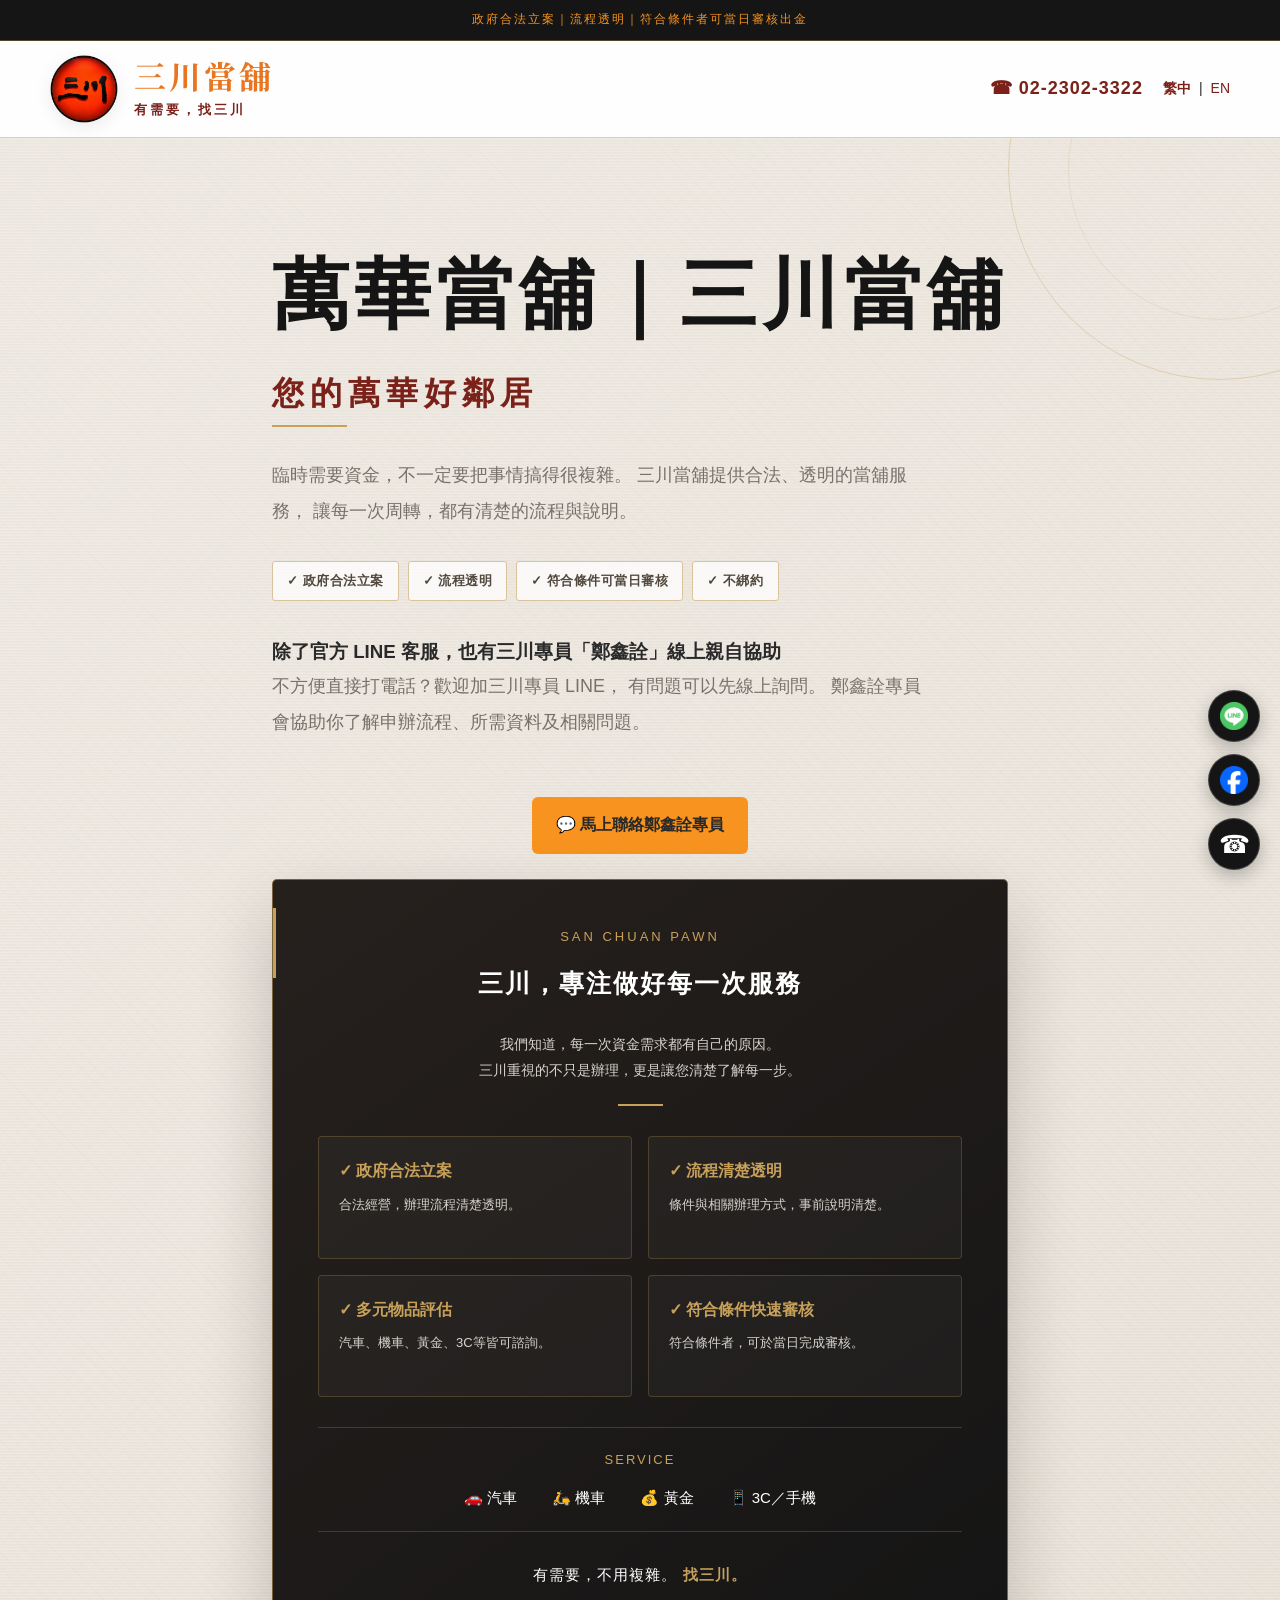
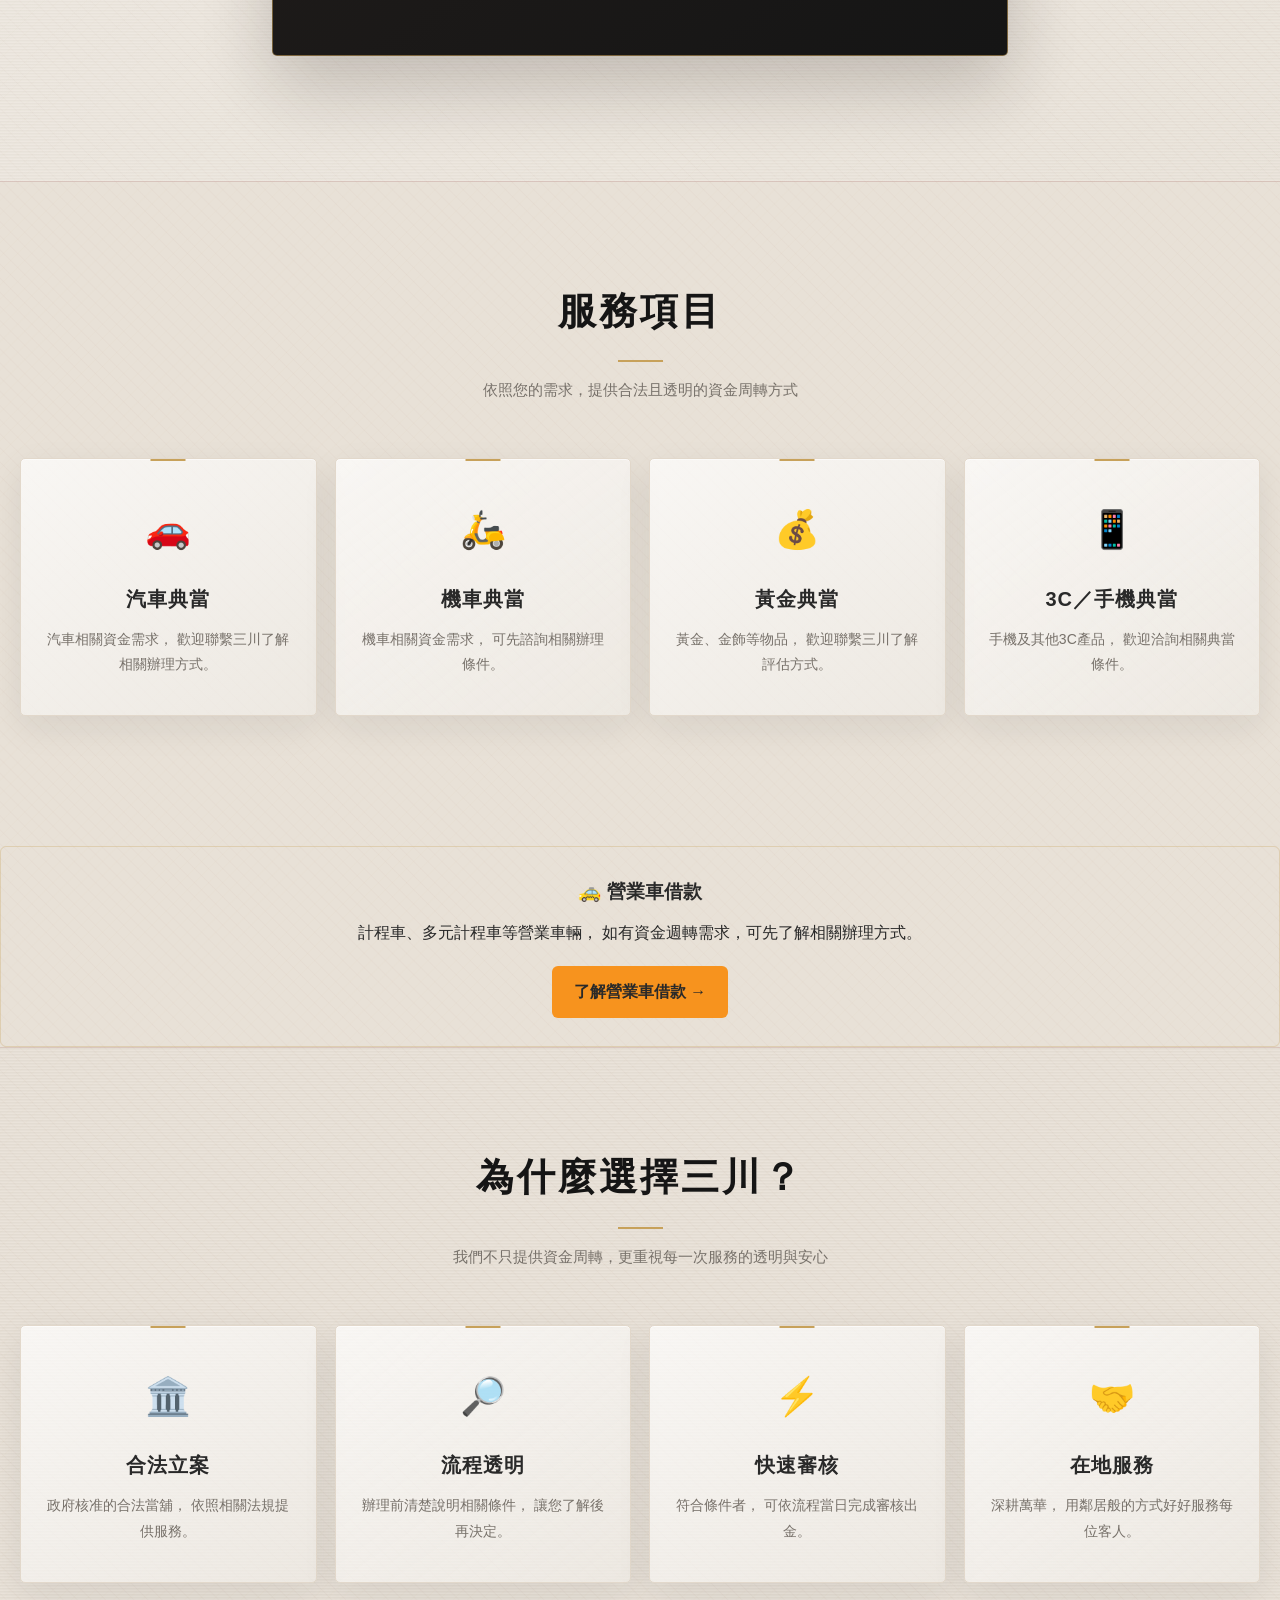
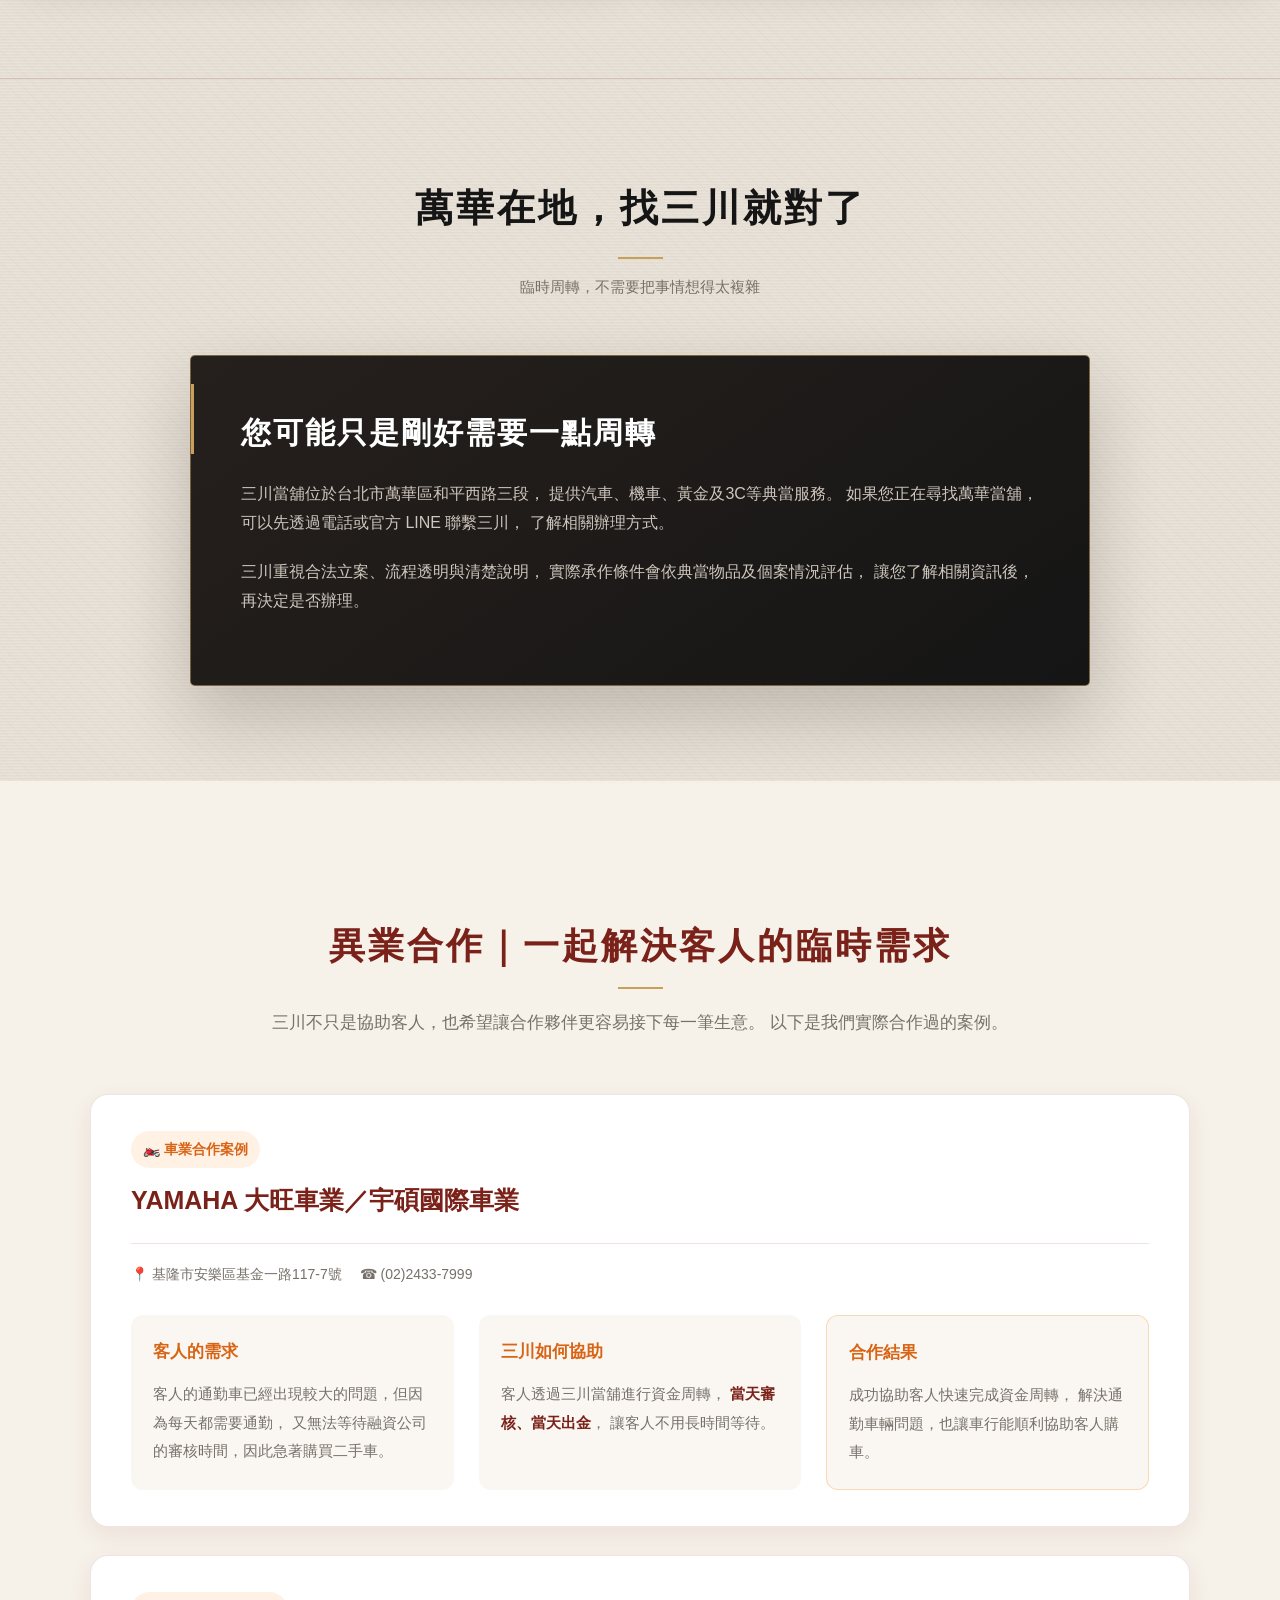
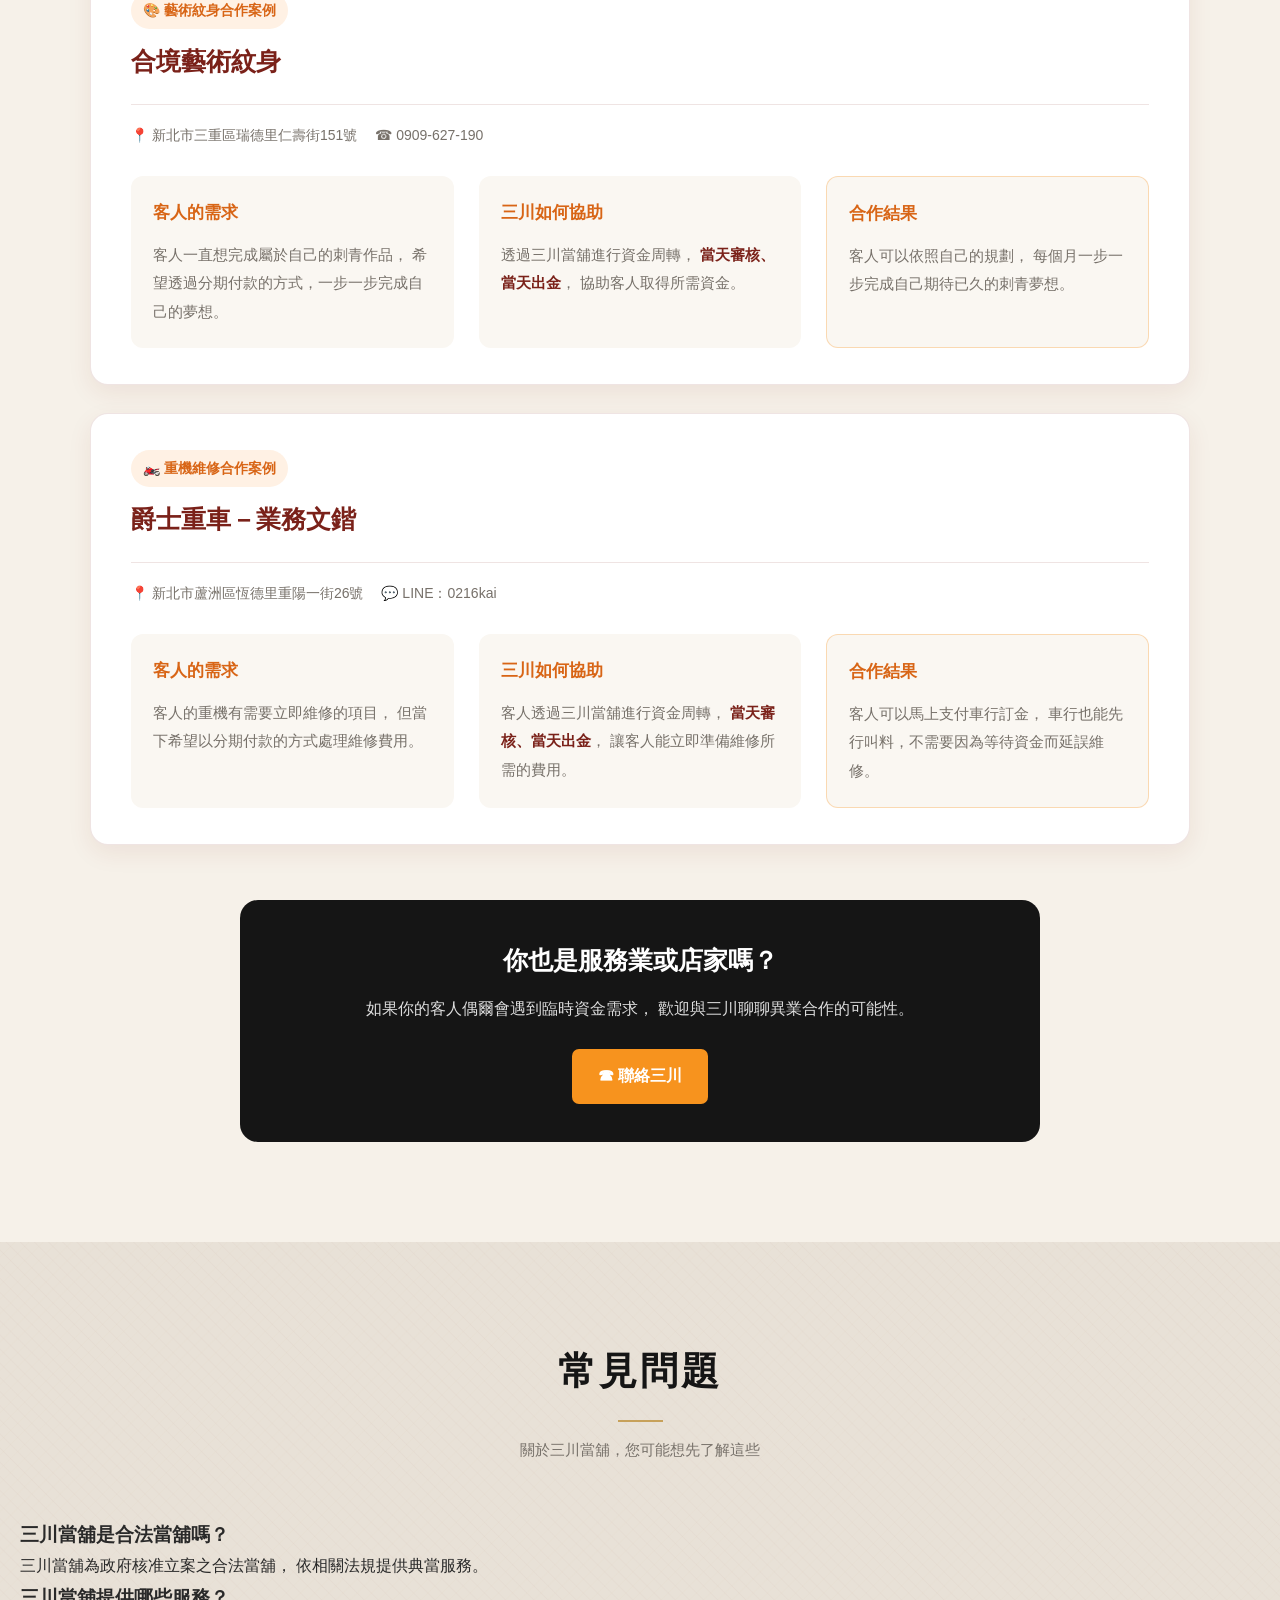
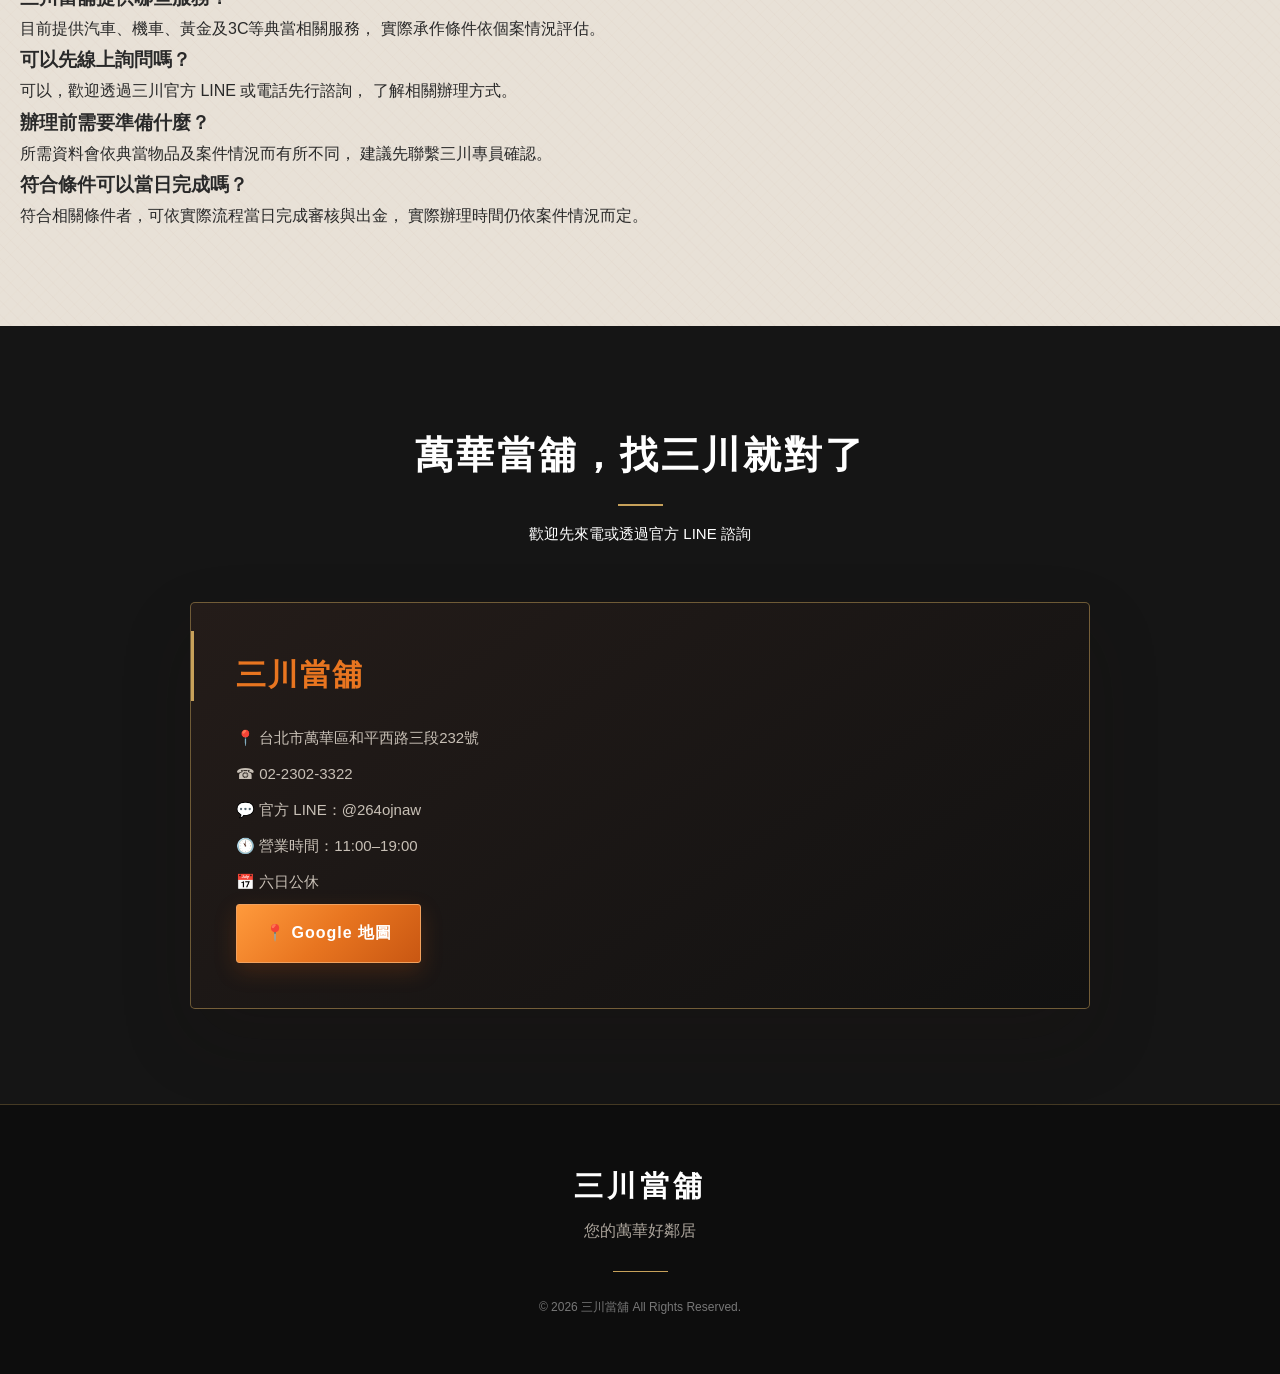
==== index.html @ 2a6152a2 "Add business car loan section to index.html Added a new section for business car loans with relevant" ====
<!DOCTYPE html>
<html lang="zh-Hant-TW">
<head>

  <link rel="preconnect" href="https://fonts.googleapis.com">
  <link rel="preconnect" href="https://fonts.gstatic.com" crossorigin>
  <link href="https://fonts.googleapis.com/css2?family=Ma+Shan+Zheng&display=swap" rel="stylesheet">
  
  <meta charset="UTF-8">
  <meta name="viewport" content="width=device-width, initial-scale=1.0">

  <link rel="icon" type="image/png" href="logo.png">

  <link rel="stylesheet" href="style.css">

  <link rel="preconnect" href="https://fonts.googleapis.com">
  <link rel="preconnect" href="https://fonts.gstatic.com" crossorigin>
  <link href="https://fonts.googleapis.com/css2?family=Noto+Serif+TC:wght@400;700&display=swap" rel="stylesheet">
 
  <meta name="google-site-verification"
        content="sIZHHtWDR_Jpu2R8BlClLjxlVsFkZDH-78XM9JMX0Ec">

  <meta name="google-site-verification"
        content="geqzfVFQOA-oeZmiR9JxngnVLh6saCdxQ-_gfpD1KH8">
  
  <title>萬華當舖｜三川當舖｜政府合法立案・流程透明</title>

  <meta name="description" content="三川當舖位於台北市萬華區和平西路三段232號，政府合法立案，提供汽車、機車、黃金及3C等典當服務。流程透明，歡迎透過電話或官方LINE諮詢。">
  
  <meta name="robots" content="index, follow">

  <link rel="canonical"
        href="https://3river.com.tw/">
  
<script type="application/ld+json">
{
  "@context": "https://schema.org",
  "@type": "LocalBusiness",
  "name": "三川當舖",
  "url": "https://3river.com.tw/",
  "telephone": "+886-2-2302-3322",
  "address": {
    "@type": "PostalAddress",
    "streetAddress": "和平西路三段232號",
    "addressLocality": "萬華區",
    "addressRegion": "台北市",
    "addressCountry": "TW"
  }
}
</script>
  
</head>


<body>

    <!-- ===== 右側浮動聯絡按鈕 ===== -->

    <div class="floating-contact">

      <a
        href="https://lin.ee/TWlwBk6"
        class="floating-line"
        target="_blank"
        rel="noopener noreferrer"
        aria-label="官方 LINE"
      >

        <img
          src="line-icon.png"
          alt="LINE 官方帳號"
        >

        <span class="floating-label">
          官方 LINE
        </span>

      </a>


      <a
        href="https://www.facebook.com/profile.php?id=61583611634814&locale=zh_TW"
        class="floating-facebook"
        target="_blank"
        rel="noopener noreferrer"
        aria-label="Facebook"
      >

        <img
          src="facebook-icon.png"
          alt="三川當舖 Facebook"
        >

        <span class="floating-label">
          Facebook
        </span>

      </a>


      <a
        href="tel:0223023322"
        class="floating-phone"
        aria-label="電話聯絡"
      >

        <span class="phone-icon">
          ☎
        </span>

        <span class="floating-label">
          02-2302-3322
        </span>

      </a>

    </div>
  
 <div class="topbar" style="color: #F7931E;">
   政府合法立案｜流程透明｜符合條件者可當日審核出金
 </div>


<header>

  <div class="header-inner">

    <a href="/" class="brand">

      <img
        src="logo.png"
        alt="三川當舖｜萬華合法當舖"
      >

      <div>

        <div class="brand-title">
          三川當舖
        </div>

        <div class="brand-subtitle">
          有需要，找三川
        </div>

      </div>

    </a>


    <div class="header-right">

      <div class="header-phone">
        ☎ 02-2302-3322
      </div>

      <div class="language-switch">
        <a href="/" class="active">繁中</a>
        <span>|</span>
        <a href="/en/">EN</a>
      </div>

    </div>

  </div>

</header>


  <main>


    <!-- ===== Hero ===== -->

    <section class="hero">

      <div class="hero-inner">

        <div>

          <h1>
            萬華當舖｜三川當舖
            <br>
            <span>您的萬華好鄰居</span>
          </h1>


          <p>
            臨時需要資金，不一定要把事情搞得很複雜。
            三川當舖提供合法、透明的當舖服務，
            讓每一次周轉，都有清楚的流程與說明。
          </p>


          <div class="tags">

            <div class="tag">
              ✓ 政府合法立案
            </div>

            <div class="tag">
              ✓ 流程透明
            </div>

            <div class="tag">
              ✓ 符合條件可當日審核
            </div>

            <div class="tag">
              ✓ 不綁約
            </div>

          </div>


<div class="buttons">

<div class="staff-contact">

  <h3>
    除了官方 LINE 客服，也有三川專員「鄭鑫詮」線上親自協助
  </h3>

  <p>
    不方便直接打電話？歡迎加三川專員 LINE，
    有問題可以先線上詢問。
    鄭鑫詮專員會協助你了解申辦流程、所需資料及相關問題。
  </p>

          </div>

        </div>

        
        <div style="grid-column: 1 / -1; text-align: center; margin: 25px 0;">
          <a
            href="https://line.me/ti/p/~xinquan.tw"
            target="_blank"
            rel="noopener noreferrer"
            style="
              display: inline-block;
              padding: 14px 24px;
              background: #F7931E;
              color: #000000;
              text-decoration: none;
              border-radius: 6px;
              font-weight: bold;
            "
          >
            💬 馬上聯絡鄭鑫詮專員
          </a>
        </div>


        <div class="hero-card" style="text-align: center;">

          <div style="
            font-size: 13px;
            letter-spacing: 3px;
            color: #C7A15A;
            margin-bottom: 12px;
          ">
            SAN CHUAN PAWN
          </div>


          <h2>
            三川，專注做好每一次服務
          </h2>


          <p style="
            margin-top: 12px;
            color: #D8D3CD;
            font-size: 14px;
            line-height: 1.9;
          ">
            我們知道，每一次資金需求都有自己的原因。
            <br>
            三川重視的不只是辦理，更是讓您清楚了解每一步。
          </p>


          <div style="
            width: 45px;
            height: 2px;
            background: #C7A15A;
            margin: 20px auto 30px;
          ">
          </div>


          <div style="
            display: grid;
            grid-template-columns: repeat(2, 1fr);
            gap: 16px;
            text-align: left;
          ">

            <div style="
              padding: 20px;
              border: 1px solid rgba(199,161,90,0.25);
              border-radius: 4px;
              background: rgba(255,255,255,0.03);
            ">
              <strong style="color: #C7A15A;">
                ✓ 政府合法立案
              </strong>

              <p style="
                margin-top: 6px;
                color: #D8D3CD;
                font-size: 13px;
              ">
                合法經營，辦理流程清楚透明。
              </p>
            </div>


            <div style="
              padding: 20px;
              border: 1px solid rgba(199,161,90,0.25);
              border-radius: 4px;
              background: rgba(255,255,255,0.03);
            ">
              <strong style="color: #C7A15A;">
                ✓ 流程清楚透明
              </strong>

              <p style="
                margin-top: 6px;
                color: #D8D3CD;
                font-size: 13px;
              ">
                條件與相關辦理方式，事前說明清楚。
              </p>
            </div>


            <div style="
              padding: 20px;
              border: 1px solid rgba(199,161,90,0.25);
              border-radius: 4px;
              background: rgba(255,255,255,0.03);
            ">
              <strong style="color: #C7A15A;">
                ✓ 多元物品評估
              </strong>

              <p style="
                margin-top: 6px;
                color: #D8D3CD;
                font-size: 13px;
              ">
                汽車、機車、黃金、3C等皆可諮詢。
              </p>
            </div>


            <div style="
              padding: 20px;
              border: 1px solid rgba(199,161,90,0.25);
              border-radius: 4px;
              background: rgba(255,255,255,0.03);
            ">
              <strong style="color: #C7A15A;">
                ✓ 符合條件快速審核
              </strong>

              <p style="
                margin-top: 6px;
                color: #D8D3CD;
                font-size: 13px;
              ">
                符合條件者，可於當日完成審核。
              </p>
            </div>

          </div>


          <div style="
            margin-top: 30px;
            padding: 20px 15px;
            border-top: 1px solid rgba(199,161,90,0.25);
            border-bottom: 1px solid rgba(199,161,90,0.25);
          ">

            <div style="
              color: #C7A15A;
              font-size: 13px;
              letter-spacing: 2px;
              margin-bottom: 12px;
            ">
              SERVICE
            </div>

            <div style="
              display: flex;
              justify-content: center;
              gap: 35px;
              flex-wrap: wrap;
              color: #FFFFFF;
              font-size: 15px;
            ">

              <span>🚗 汽車</span>

              <span>🛵 機車</span>

              <span>💰 黃金</span>

              <span>📱 3C／手機</span>

            </div>

          </div>


          <p style="
            margin-top: 28px;
            color: #FFFFFF;
            font-size: 15px;
            letter-spacing: 1px;
          ">
            有需要，不用複雜。
            <strong style="color: #C7A15A;">
              找三川。
            </strong>
          </p>


        </div>

      </div>

    </section>

    <!-- ===== 服務項目 ===== -->

    <section>

      <div class="container">

        <div class="section-title">

          <h2>
            服務項目
          </h2>

          <p>
            依照您的需求，提供合法且透明的資金周轉方式
          </p>

        </div>


        <div class="services">

          <div class="service">

            <div class="icon">
              🚗
            </div>

            <h3>
              汽車典當
            </h3>

            <p>
              汽車相關資金需求，
              歡迎聯繫三川了解相關辦理方式。
            </p>

          </div>


          <div class="service">

            <div class="icon">
              🛵
            </div>

            <h3>
              機車典當
            </h3>

            <p>
              機車相關資金需求，
              可先諮詢相關辦理條件。
            </p>

          </div>


          <div class="service">

            <div class="icon">
              💰
            </div>

            <h3>
              黃金典當
            </h3>

            <p>
              黃金、金飾等物品，
              歡迎聯繫三川了解評估方式。
            </p>

          </div>


          <div class="service">

            <div class="icon">
              📱
            </div>

            <h3>
              3C／手機典當
            </h3>

            <p>
              手機及其他3C產品，
              歡迎洽詢相關典當條件。
            </p>

          </div>

        </div>

      </div>

    </section>

<div style="
  margin-top: 35px;
  text-align: center;
  padding: 28px 20px;
  border: 1px solid rgba(199,161,90,0.3);
  border-radius: 6px;
">

  <h3 style="margin-bottom: 10px;">
    🚕 營業車借款
  </h3>

  <p style="
    margin-bottom: 18px;
    line-height: 1.8;
  ">
    計程車、多元計程車等營業車輛，
    如有資金週轉需求，可先了解相關辦理方式。
  </p>

  <a
    href="/business-car-loan/"
    style="
      display: inline-block;
      padding: 12px 22px;
      background: #F7931E;
      color: #000000;
      text-decoration: none;
      border-radius: 6px;
      font-weight: bold;
    "
  >
    了解營業車借款 →
  </a>

</div>

    <!-- ===== 為什麼選擇三川 ===== -->

    <section class="why">

      <div class="container">

        <div class="section-title">

          <h2>
            為什麼選擇三川？
          </h2>

          <p>
            我們不只提供資金周轉，更重視每一次服務的透明與安心
          </p>

        </div>


        <div class="services">

          <div class="service">

            <div class="icon">
              🏛️
            </div>

            <h3>
              合法立案
            </h3>

            <p>
              政府核准的合法當舖，
              依照相關法規提供服務。
            </p>

          </div>


          <div class="service">

            <div class="icon">
              🔎
            </div>

            <h3>
              流程透明
            </h3>

            <p>
              辦理前清楚說明相關條件，
              讓您了解後再決定。
            </p>

          </div>


          <div class="service">

            <div class="icon">
              ⚡
            </div>

            <h3>
              快速審核
            </h3>

            <p>
              符合條件者，
              可依流程當日完成審核出金。
            </p>

          </div>


          <div class="service">

            <div class="icon">
              🤝
            </div>

            <h3>
              在地服務
            </h3>

            <p>
              深耕萬華，
              用鄰居般的方式好好服務每位客人。
            </p>

          </div>

        </div>

      </div>

    </section>


    <!-- ===== 萬華在地 ===== -->

    <section class="local">

      <div class="container">

        <div class="section-title">

          <h2>
            萬華在地，找三川就對了
          </h2>

          <p>
            臨時周轉，不需要把事情想得太複雜
          </p>

        </div>


        <div class="hero-card">

          <h2>
            您可能只是剛好需要一點周轉
          </h2>


          <p>
            三川當舖位於台北市萬華區和平西路三段，
            提供汽車、機車、黃金及3C等典當服務。
            如果您正在尋找萬華當舖，
            可以先透過電話或官方 LINE 聯繫三川，
            了解相關辦理方式。
          </p>


          <p>
            三川重視合法立案、流程透明與清楚說明，
            實際承作條件會依典當物品及個案情況評估，
            讓您了解相關資訊後，再決定是否辦理。
          </p>

        </div>

      </div>

    </section>

<section class="partner-section">
  <div class="section-title">
    <h2>異業合作｜一起解決客人的臨時需求</h2>
    <p>
      三川不只是協助客人，也希望讓合作夥伴更容易接下每一筆生意。
      以下是我們實際合作過的案例。
    </p>
  </div>

  <div class="partner-cases">

    <!-- 案例一 -->
    <div class="partner-case">
      <div class="case-top">
        <span class="case-tag">🏍️ 車業合作案例</span>
        <h3>YAMAHA 大旺車業／宇碩國際車業</h3>
      </div>

      <div class="case-info">
        <p>📍 基隆市安樂區基金一路117-7號</p>
        <p>☎ (02)2433-7999</p>
      </div>

      <div class="case-content">
        <div>
          <h4>客人的需求</h4>
          <p>
            客人的通勤車已經出現較大的問題，但因為每天都需要通勤，
            又無法等待融資公司的審核時間，因此急著購買二手車。
          </p>
        </div>

        <div>
          <h4>三川如何協助</h4>
          <p>
            客人透過三川當舖進行資金周轉，
            <strong>當天審核、當天出金</strong>，
            讓客人不用長時間等待。
          </p>
        </div>

        <div class="case-result">
          <h4>合作結果</h4>
          <p>
            成功協助客人快速完成資金周轉，
            解決通勤車輛問題，也讓車行能順利協助客人購車。
          </p>
        </div>
      </div>
    </div>


    <!-- 案例二 -->
    <div class="partner-case">
      <div class="case-top">
        <span class="case-tag">🎨 藝術紋身合作案例</span>
        <h3>合境藝術紋身</h3>
      </div>

      <div class="case-info">
        <p>📍 新北市三重區瑞德里仁壽街151號</p>
        <p>☎ 0909-627-190</p>
      </div>

      <div class="case-content">
        <div>
          <h4>客人的需求</h4>
          <p>
            客人一直想完成屬於自己的刺青作品，
            希望透過分期付款的方式，一步一步完成自己的夢想。
          </p>
        </div>

        <div>
          <h4>三川如何協助</h4>
          <p>
            透過三川當舖進行資金周轉，
            <strong>當天審核、當天出金</strong>，
            協助客人取得所需資金。
          </p>
        </div>

        <div class="case-result">
          <h4>合作結果</h4>
          <p>
            客人可以依照自己的規劃，
            每個月一步一步完成自己期待已久的刺青夢想。
          </p>
        </div>
      </div>
    </div>


    <!-- 案例三 -->
    <div class="partner-case">
      <div class="case-top">
        <span class="case-tag">🏍️ 重機維修合作案例</span>
        <h3>爵士重車－業務文鍇</h3>
      </div>

      <div class="case-info">
        <p>📍 新北市蘆洲區恆德里重陽一街26號</p>
        <p>💬 LINE：0216kai</p>
      </div>

      <div class="case-content">
        <div>
          <h4>客人的需求</h4>
          <p>
            客人的重機有需要立即維修的項目，
            但當下希望以分期付款的方式處理維修費用。
          </p>
        </div>

        <div>
          <h4>三川如何協助</h4>
          <p>
            客人透過三川當舖進行資金周轉，
            <strong>當天審核、當天出金</strong>，
            讓客人能立即準備維修所需的費用。
          </p>
        </div>

        <div class="case-result">
          <h4>合作結果</h4>
          <p>
            客人可以馬上支付車行訂金，
            車行也能先行叫料，不需要因為等待資金而延誤維修。
          </p>
        </div>
      </div>
    </div>

  </div>

  <div class="partner-cta">
    <h3>你也是服務業或店家嗎？</h3>
    <p>
      如果你的客人偶爾會遇到臨時資金需求，
      歡迎與三川聊聊異業合作的可能性。
    </p>
    <a href="tel:0223023322" class="partner-btn">
      ☎ 聯絡三川
    </a>
  </div>
</section>
<section class="faq">

  <div class="container">

    <div class="section-title">

      <h2>
        常見問題
      </h2>

      <p>
        關於三川當舖，您可能想先了解這些
      </p>

    </div>

    <div class="faq-list">

      <div class="faq-item">
        <h3>三川當舖是合法當舖嗎？</h3>
        <p>
          三川當舖為政府核准立案之合法當舖，
          依相關法規提供典當服務。
        </p>
      </div>

      <div class="faq-item">
        <h3>三川當舖提供哪些服務？</h3>
        <p>
          目前提供汽車、機車、黃金及3C等典當相關服務，
          實際承作條件依個案情況評估。
        </p>
      </div>

      <div class="faq-item">
        <h3>可以先線上詢問嗎？</h3>
        <p>
          可以，歡迎透過三川官方 LINE 或電話先行諮詢，
          了解相關辦理方式。
        </p>
      </div>

      <div class="faq-item">
        <h3>辦理前需要準備什麼？</h3>
        <p>
          所需資料會依典當物品及案件情況而有所不同，
          建議先聯繫三川專員確認。
        </p>
      </div>

      <div class="faq-item">
        <h3>符合條件可以當日完成嗎？</h3>
        <p>
          符合相關條件者，可依實際流程當日完成審核與出金，
          實際辦理時間仍依案件情況而定。
        </p>
      </div>

    </div>

  </div>

</section>

    
    <!-- ===== 聯絡我們 ===== -->

    <section class="contact">

      <div class="container">

        <div class="section-title">

<h2 class="main-title" style="color: #FFFFFF;">萬華當舖，找三川就對了</h2>

<p style="color: #FFFFFF !important;">歡迎先來電或透過官方 LINE 諮詢</p>
        </div>


        <div class="hero-card">

          <div class="contact-info">

            <h2>
              三川當舖
            </h2>

            <p>
              📍 台北市萬華區和平西路三段232號
            </p>

            <p>
              ☎ 02-2302-3322
            </p>

            <p>
              💬 官方 LINE：@264ojnaw
            </p>

            <p>
              🕚 營業時間：11:00–19:00
            </p>

            <p>
              📅 六日公休
            </p>

          </div>


<div class="buttons">

  <a
    href="https://www.google.com/maps/search/?api=1&query=台北市萬華區和平西路三段232號"
    class="btn btn-line"
    target="_blank"
    rel="noopener"
  >
    📍 Google 地圖
  </a>

</div>

        </div>

      </div>

    </section>


  </main>


  <!-- ===== Footer ===== -->

  <footer>

    <div class="container">

      <div class="footer-brand">
        三川當舖
      </div>

      <p>
        您的萬華好鄰居
      </p>

      <div class="footer-line"></div>

      <p class="footer-copy">
        © 2026 三川當舖 All Rights Reserved.
      </p>

    </div>

  </footer>


</body>
</html>
---- style.css ----
:root {
  --wine: #7A2119;
  --wine-dark: #541610;
  --wine-light: #A84A3D;
  --gold: #C7A15A;
  --gold-light: #E4CEA5;

  --cream: #F6F1E9;
  --cream-dark: #EDE4D7;

  --black: #151515;
  --black-soft: #202020;

  --text: #292929;
  --muted: #77716A;

  --white: #FFFFFF;
}

    @media (max-width: 600px) {

      .floating-contact {
        right: 12px;
        bottom: 20px;

        gap: 8px;
      }


      .floating-contact a {
        width: 46px;
        height: 46px;

        font-size: 20px;
      }

    }

/* ===== 右側浮動聯絡按鈕 ===== */

.floating-contact {
  position: fixed;

  right: 20px;
  bottom: 30px;

  display: flex;
  flex-direction: column;

  gap: 12px;

  z-index: 9999;
}

.floating-contact a {
  width: 52px;
  height: 52px;

  display: flex;
  align-items: center;
  justify-content: center;

  background: #151515;

  border: 1px solid rgba(255,255,255,0.2);

  border-radius: 50%;

  box-shadow:
    0 6px 18px rgba(0,0,0,0.25);

  transition: all 0.25s ease;

  position: relative;
}

.floating-contact a:hover {
  transform: translateY(-3px);
}

.floating-contact .floating-label {
  position: absolute;

  right: 65px;

  top: 50%;

  transform: translateY(-50%);

  white-space: nowrap;

  background: #151515;

  color: #FFFFFF;

  padding: 6px 12px;

  border-radius: 4px;

  font-size: 13px;

  opacity: 0;

  pointer-events: none;

  transition: opacity 0.2s ease;
}

.floating-contact a:hover .floating-label {
  opacity: 1;
}
  
    .floating-contact a svg {
      width: 26px;
      height: 26px;

      display: block;
    }
  
/* =========================
   基礎
========================= */

* {
  box-sizing: border-box;
  margin: 0;
  padding: 0;
}

a {
  text-decoration: none !important;
  color: inherit !important;
}
    
html {
  scroll-behavior: smooth;
}

body {
  font-family:
    "Microsoft JhengHei",
    "Noto Sans TC",
    Arial,
    sans-serif;

  color: #292929;

background-color: #E8E1D7;

background-image:
  radial-gradient(
    circle at 20% 20%,
    rgba(199,161,90,0.08) 0px,
    transparent 2px
  ),
  radial-gradient(
    circle at 80% 80%,
    rgba(122,33,25,0.04) 0px,
    transparent 2px
  ),
  repeating-linear-gradient(
    45deg,
    transparent 0px,
    transparent 8px,
    rgba(122,33,25,0.025) 9px,
    transparent 10px
  ),
  repeating-linear-gradient(
    -45deg,
    transparent 0px,
    transparent 8px,
    rgba(199,161,90,0.025) 9px,
    transparent 10px
  );

  line-height: 1.8;
}

/* =========================
   頂部資訊列
========================= */

.topbar {
  background: var(--black);
  color: #D8D0C5;

  text-align: center;

  padding: 9px 15px;

  font-size: 12px;

  letter-spacing: 2px;

  border-bottom: 1px solid rgba(199,161,90,0.35);
}


/* =========================
   Header
========================= */

header {
  background: rgba(255,255,255,0.97);

  border-bottom: 1px solid var(--gold-light);

  position: relative;
  z-index: 10;
}

.header-inner {
  max-width: 1240px;

  min-height: 96px;

  margin: auto;

  padding: 14px 30px;

  display: flex;

  align-items: center;

  justify-content: space-between;

  gap: 30px;
}

.brand {
  display: flex;

  align-items: center;

  gap: 16px;
}

.brand img {
  width: 68px;
  height: 68px;

  object-fit: contain;

  filter: drop-shadow(
    0 4px 8px rgba(0,0,0,0.08)
  );
}

.brand-title {
  font-family:
    "Noto Serif TC",
    "Microsoft JhengHei",
    serif;

  font-size: 32px;
  font-weight: 700;

  letter-spacing: 3px;

  color: #E87520 !important;

  line-height: 1.2;
}

.brand-title,
.brand-title:visited,
.brand-title:hover,
.brand-title:active {
  color: #E87520 !important;
  text-decoration: none !important;
}
.brand-subtitle {
  margin-top: 3px;

  color: var(--wine);

  font-size: 13px;

  font-weight: bold;

  letter-spacing: 3px;
}

.header-phone {
  color: var(--wine);

  font-weight: 800;

  font-size: 18px;

  letter-spacing: 1px;
}



.header-right {
  display: flex;
  align-items: center;
  gap: 20px;
}

.language-switch {
  display: flex;
  align-items: center;
  gap: 8px;
  font-size: 14px;
}

.language-switch a {
  text-decoration: none !important;
  color: var(--wine) !important;
}

.language-switch a.active {
  font-weight: 700;
}

.language-switch a:hover {
  opacity: 0.7;
}  
/* =========================
   Hero
========================= */

.hero {
  position: relative;

  overflow: hidden;

  background:
    linear-gradient(
      135deg,
      rgba(255,255,255,0.30),
      rgba(255,255,255,0.08)
    ),

    repeating-linear-gradient(
      0deg,
      rgba(255,255,255,0.08) 0px,
      rgba(255,255,255,0.08) 1px,
      rgba(0,0,0,0.025) 2px,
      rgba(0,0,0,0.025) 3px
    );

  padding: 115px 20px 125px;

  border-bottom: 1px solid rgba(122,33,25,0.18);
}
    
.hero::before {
  content: "";

  position: absolute;

  width: 420px;
  height: 420px;

  right: -150px;
  top: -180px;

  border: 1px solid rgba(199,161,90,0.35);

  border-radius: 50%;
}

.hero::after {
  content: "";

  position: absolute;

  width: 300px;
  height: 300px;

  right: -90px;
  top: -120px;

  border: 1px solid rgba(199,161,90,0.18);

  border-radius: 50%;
}

.hero-inner {
  position: relative;
  z-index: 2;

  max-width: 1240px;

  margin: auto;

  display: flex;

  flex-direction: column;

  align-items: center;

  gap: 40px;
}


/* Hero 左側 */

.hero h1 {
  font-size: clamp(52px, 6vw, 82px);

  line-height: 1.08;

  letter-spacing: 5px;

  margin-bottom: 30px;

  color: var(--black);
}

.hero h1 span {
  display: inline-block;

  margin-top: 12px;

  color: var(--wine);

  font-size: 0.42em;

  letter-spacing: 6px;

  position: relative;
}

.hero h1 span::after {
  content: "";

  display: block;

  width: 75px;

  height: 2px;

  background: var(--gold);

  margin-top: 15px;
}

.hero p {
  max-width: 650px;

  color: var(--muted);

  font-size: 18px;

  line-height: 2;

  margin-bottom: 32px;
}


/* =========================
   標籤
========================= */

.tags {
  display: flex;

  flex-wrap: wrap;

  gap: 9px;

  margin-bottom: 34px;
}

.tag {
  background: rgba(255,255,255,0.75);

  border: 1px solid #D9C39B;

  border-radius: 3px;

  padding: 7px 14px;

  font-size: 13px;

  font-weight: bold;

  letter-spacing: 0.5px;

  color: #51483E;
}


/* =========================
   按鈕
========================= */

.buttons {
  display: flex;

  flex-wrap: wrap;

  gap: 13px;
}

.btn {
  display: inline-block;

  padding: 14px 28px;

  border-radius: 3px;

  font-weight: bold;

  text-align: center;

  letter-spacing: 1px;

  transition: all 0.25s ease;
}

.btn-main {
  background:
    linear-gradient(
      135deg,
      #FF9A3C 0%,
      #E87520 50%,
      #C95712 100%
    );

  color: #FFFFFF;

  box-shadow:
    0 8px 20px rgba(122,33,25,0.22);
}

.btn-main:hover {
  transform: translateY(-2px);

  box-shadow:
    0 12px 25px rgba(122,33,25,0.28);
}

.btn-line {
  background:
    linear-gradient(
      135deg,
      #FF9A3C 0%,
      #E87520 50%,
      #C95712 100%
    );

  color: #FFFFFF;

  border: 1px solid #F2A15E;

  box-shadow:
    0 8px 22px rgba(201,87,18,0.22);
}
.btn-line:hover {
  background: #292929;

  transform: translateY(-2px);
}


/* =========================
   Hero 右側品牌卡
========================= */

.hero-card {
  position: relative;

  background:
    linear-gradient(
      145deg,
      #26201D 0%,
      #151515 100%
    );

  color: #fff;

  border: 1px solid rgba(199,161,90,0.55);

  border-radius: 5px;

  padding: 45px;

  box-shadow:
    0 30px 70px rgba(30,20,15,0.20);
 
  width: 100%;
  max-width: 1100px;
}

  
.hero-card::before {
  content: "";

  position: absolute;

  left: 0;
  top: 28px;

  width: 3px;
  height: 70px;

  background: var(--gold);
}

.hero-card h2 {
  color: #fff;

  font-size: 25px;

  letter-spacing: 2px;

  margin-bottom: 25px;
}

.hero-card p {
  color: #CFC7BD;

  font-size: 16px;

  margin-bottom: 20px;
}

.hero-card li {
  list-style: none;

  padding: 14px 0;

  border-bottom: 1px solid rgba(255,255,255,0.10);

  color: #E8E1D8;

  font-size: 15px;
}

.hero-card li:last-child {
  border-bottom: none;
}


/* =========================
   Section
========================= */

section {
  padding: 95px 20px;
}

.container {
  max-width: 1240px;

  margin: auto;
}

.section-title {
  text-align: center;

  margin-bottom: 55px;
}

.section-title h2 {
  position: relative;

  display: inline-block;

  font-size: 38px;

  letter-spacing: 3px;

  margin-bottom: 14px;

  color: var(--black);
}

.section-title h2::after {
  content: "";

  display: block;

  width: 45px;

  height: 2px;

  background: var(--gold);

  margin: 15px auto 0;
}

.section-title p {
  color: var(--muted);

  font-size: 15px;
}


/* =========================
   服務卡
========================= */

.services {
  display: grid;

  grid-template-columns:
    repeat(4, 1fr);

  gap: 18px;
}

.service {
  position: relative;

background:
  linear-gradient(
    145deg,
    rgba(255,255,255,0.72),
    rgba(240,237,232,0.62)
  );

  padding: 38px 24px;

  text-align: center;

  border: 1px solid #E2D8CB;

  border-radius: 5px;

box-shadow:
  0 12px 35px rgba(30,25,20,0.08),
  inset 0 1px 0 rgba(255,255,255,0.65);

  transition:
    transform 0.25s ease,
    box-shadow 0.25s ease,
    border-color 0.25s ease;
}

.service::before {
  content: "";

  position: absolute;

  top: 0;
  left: 50%;

  transform: translateX(-50%);

  width: 35px;
  height: 2px;

  background: var(--gold);
}

.service:hover {
  transform: translateY(-6px);

  border-color: #CDB582;

  box-shadow:
    0 20px 45px rgba(45,35,27,0.10);
}

.service .icon {
  font-size: 37px;

  margin-bottom: 17px;
}

.service h3 {
  font-size: 20px;

  letter-spacing: 1px;

  margin-bottom: 10px;
}

.service p {
  color: var(--muted);

  font-size: 14px;

  line-height: 1.8;
}


/* =========================
   Why
========================= */

.why {
  background:
    repeating-linear-gradient(
      0deg,
      rgba(255,255,255,0.07) 0px,
      rgba(255,255,255,0.07) 1px,
      rgba(0,0,0,0.025) 2px,
      rgba(0,0,0,0.025) 3px
    );

  border-top: 1px solid rgba(122,33,25,0.15);
  border-bottom: 1px solid rgba(122,33,25,0.15);
}


/* =========================
   Local
========================= */

.local {
  background:
    repeating-linear-gradient(
      0deg,
      rgba(255,255,255,0.08) 0px,
      rgba(255,255,255,0.08) 1px,
      rgba(0,0,0,0.025) 2px,
      rgba(0,0,0,0.025) 3px
    );
}

.local .hero-card {
  max-width: 900px;

  margin: auto;

  padding: 50px;
}

.local .hero-card h2 {
  color: #fff;

  font-size: 30px;

  margin-bottom: 20px;
}


/* =========================
   聯絡區
========================= */

.contact {
  background: var(--black);

  color: #fff;
}

.contact .section-title h2 {
  color: #fff;
}

.contact .section-title p {
  color: #AAA39A;
}

.contact .hero-card {
  max-width: 900px;

  margin: auto;

  background:
    linear-gradient(
      145deg,
      #241C19,
      #111111
    );

  border-color:
    rgba(199,161,90,0.5);
}

.contact-info h2 {
  font-size: 30px;
  letter-spacing: 2px;
  margin-bottom: 22px;
  color: #E87520 !important;
  text-decoration: none !important;
}

.contact-info p {
  color: #C8C0B6;

  margin-bottom: 9px;

  font-size: 15px;
}


/* =========================
   Footer
========================= */

footer {
  background: #0D0D0D;

  color: #fff;

  text-align: center;

  padding: 55px 20px;

  border-top: 1px solid rgba(199,161,90,0.3);
}

.footer-brand {
  font-size: 29px;

  font-weight: bold;

  letter-spacing: 4px;

  margin-bottom: 5px;
}

footer p {
  color: #AAA39A;
}

.footer-line {
  width: 55px;

  height: 1px;

  background: var(--gold);

  margin: 25px auto;
}

.footer-copy {
  font-size: 12px;

  color: #777;
}


/* =========================
   平板
========================= */

@media (max-width: 900px) {

  .header-inner {
    min-height: 82px;

    padding: 12px 20px;
  }

  .brand img {
    width: 56px;
    height: 56px;
  }

  .brand-title {
    font-size: 22px;

    letter-spacing: 2px;
  }

  .brand-subtitle {
    font-size: 11px;

    letter-spacing: 2px;
  }

  .header-phone {
    font-size: 14px;
  }

  .hero {
    padding: 80px 20px
  }

  .hero-inner {
    grid-template-columns: 1fr;

    gap: 20px;
  }

  .hero h1 {
    font-size: 55px;
  }

  .hero-card {
    padding: 38px 30px;
  }

  section {
    padding: 75px 20px;
  }

  .services {
    grid-template-columns:
      repeat(2, 1fr);
  }

}


/* =========================
   手機
========================= */

@media (max-width: 600px) {

  .language-switch {
  font-size: 12px;
  gap: 5px;
}

  .topbar {
    font-size: 11px;

    letter-spacing: 1px;

    padding: 7px 10px;
  }

  .header-inner {
    padding: 10px 15px;
  }

  .brand img {
    width: 48px;
    height: 48px;
  }

  .brand-title {
    font-size: 19px;

    letter-spacing: 1px;
  }

  .brand-subtitle {
    font-size: 10px;

    letter-spacing: 1px;
  }

  .header-phone {
    display: none;
  }

  .hero {
    padding: 65px 18px 75px;
  }

  .hero h1 {
    font-size: 43px;

    letter-spacing: 2px;
  }

  .hero h1 span {
    font-size: 0.48em;

    letter-spacing: 3px;
  }

  .hero p {
    font-size: 16px;

    line-height: 1.9;
  }

  .staff-contact {
    margin-bottom: 30px;
  }
  
  .tags {
    gap: 7px;
  }

  .tag {
    font-size: 12px;

    padding: 6px 11px;
  }

  .buttons {
    flex-direction: column;
  }

  .btn {
    width: 100%;
  }

  .hero-card {
    padding: 32px 24px;
  }

  .hero-inner {
    gap: 20px;
  }

  .hero-card h2 {
    font-size: 21px;
  }

  section {
    padding: 65px 18px;
  }

  .section-title {
    margin-bottom: 38px;
  }

  .section-title h2 {
    font-size: 28px;

    letter-spacing: 2px;
  }

  .services {
    grid-template-columns: 1fr;

    gap: 45px;
  }

  .service {
    padding: 30px 20px;
  }

  .local .hero-card {
    padding: 32px 24px;
  }

  .local .hero-card h2 {
    font-size: 24px;
  }

  .contact-info h2 {
    font-size: 25px;
  }

}

/* =========================
   異業合作成功案例
========================= */

.partner-section {
  padding: 140px 20px 100px;
  background: var(--cream);
}

.partner-section .section-title {
  max-width: 800px;
  margin: 0 auto 55px;
  text-align: center;
}

.partner-section .section-title h2 {
  margin-bottom: 18px;
  color: var(--wine);
  font-size: 36px;
  line-height: 1.4;
}

.partner-section .section-title p {
  color: var(--muted);
  font-size: 17px;
  line-height: 1.9;
}

.partner-cases {
  max-width: 1100px;
  margin: 0 auto;
  display: flex;
  flex-direction: column;
  gap: 28px;
}

.partner-case {
  background: #fff;
  border-radius: 18px;
  padding: 36px 40px;
  border: 1px solid rgba(122, 33, 25, 0.12);
  box-shadow: 0 8px 25px rgba(122, 33, 25, 0.08);
}

.case-top {
  border-bottom: 1px solid rgba(122, 33, 25, 0.12);
  padding-bottom: 20px;
  margin-bottom: 18px;
}

.case-tag {
  display: inline-block;
  margin-bottom: 10px;
  padding: 6px 12px;
  background: #FFF1E4;
  color: #D86516;
  border-radius: 20px;
  font-size: 14px;
  font-weight: bold;
}

.case-top h3 {
  margin: 0;
  color: var(--wine);
  font-size: 25px;
}

.case-info {
  display: flex;
  flex-wrap: wrap;
  gap: 18px;
  margin-bottom: 28px;
  color: var(--muted);
  font-size: 14px;
}

.case-info p {
  margin: 0;
}

.case-content {
  display: grid;
  grid-template-columns: repeat(3, 1fr);
  gap: 25px;
}

.case-content > div {
  padding: 22px;
  background: #FAF7F2;
  border-radius: 12px;
}

.case-content h4 {
  margin: 0 0 12px;
  color: #D86516;
  font-size: 17px;
}

.case-content p {
  margin: 0;
  color: var(--muted);
  font-size: 15px;
  line-height: 1.9;
}

.case-content strong {
  color: var(--wine);
}

.case-result {
  border: 1px solid rgba(247, 147, 30, 0.3);
}

.partner-cta {
  max-width: 800px;
  margin: 55px auto 0;
  padding: 38px 30px;
  text-align: center;
  background: var(--black);
  color: #fff;
  border-radius: 18px;
}

.partner-cta h3 {
  margin: 0 0 12px;
  font-size: 25px;
}

.partner-cta p {
  margin: 0 0 25px;
  color: #ddd;
  line-height: 1.8;
}

.partner-btn {
  display: inline-block;
  padding: 13px 26px;
  background: #F7931E;
  color: #000;
  border-radius: 7px;
  font-weight: bold;
  text-decoration: none;
  transition: 0.2s;
}

.partner-btn:hover {
  transform: translateY(-2px);
}


/* 手機版 */
@media (max-width: 800px) {

  .partner-section {
    padding: 70px 18px;
  }

  .partner-section .section-title h2 {
    font-size: 28px;
  }

  .partner-case {
    padding: 28px 22px;
  }

  .case-top h3 {
    font-size: 21px;
  }

  .case-content {
    grid-template-columns: 1fr;
    gap: 15px;
  }

  .case-info {
    flex-direction: column;
    gap: 7px;
  }

  .partner-cta {
    padding: 30px 20px;
  }

}

    /* ===== 浮動按鈕 ICON ===== */

    .floating-contact a img {
      width: 28px;
      height: 28px;

      display: block;

      object-fit: contain;
    }


    .floating-contact .phone-icon {
      font-size: 25px;

      line-height: 1;

      color: #FFFFFF;
    }
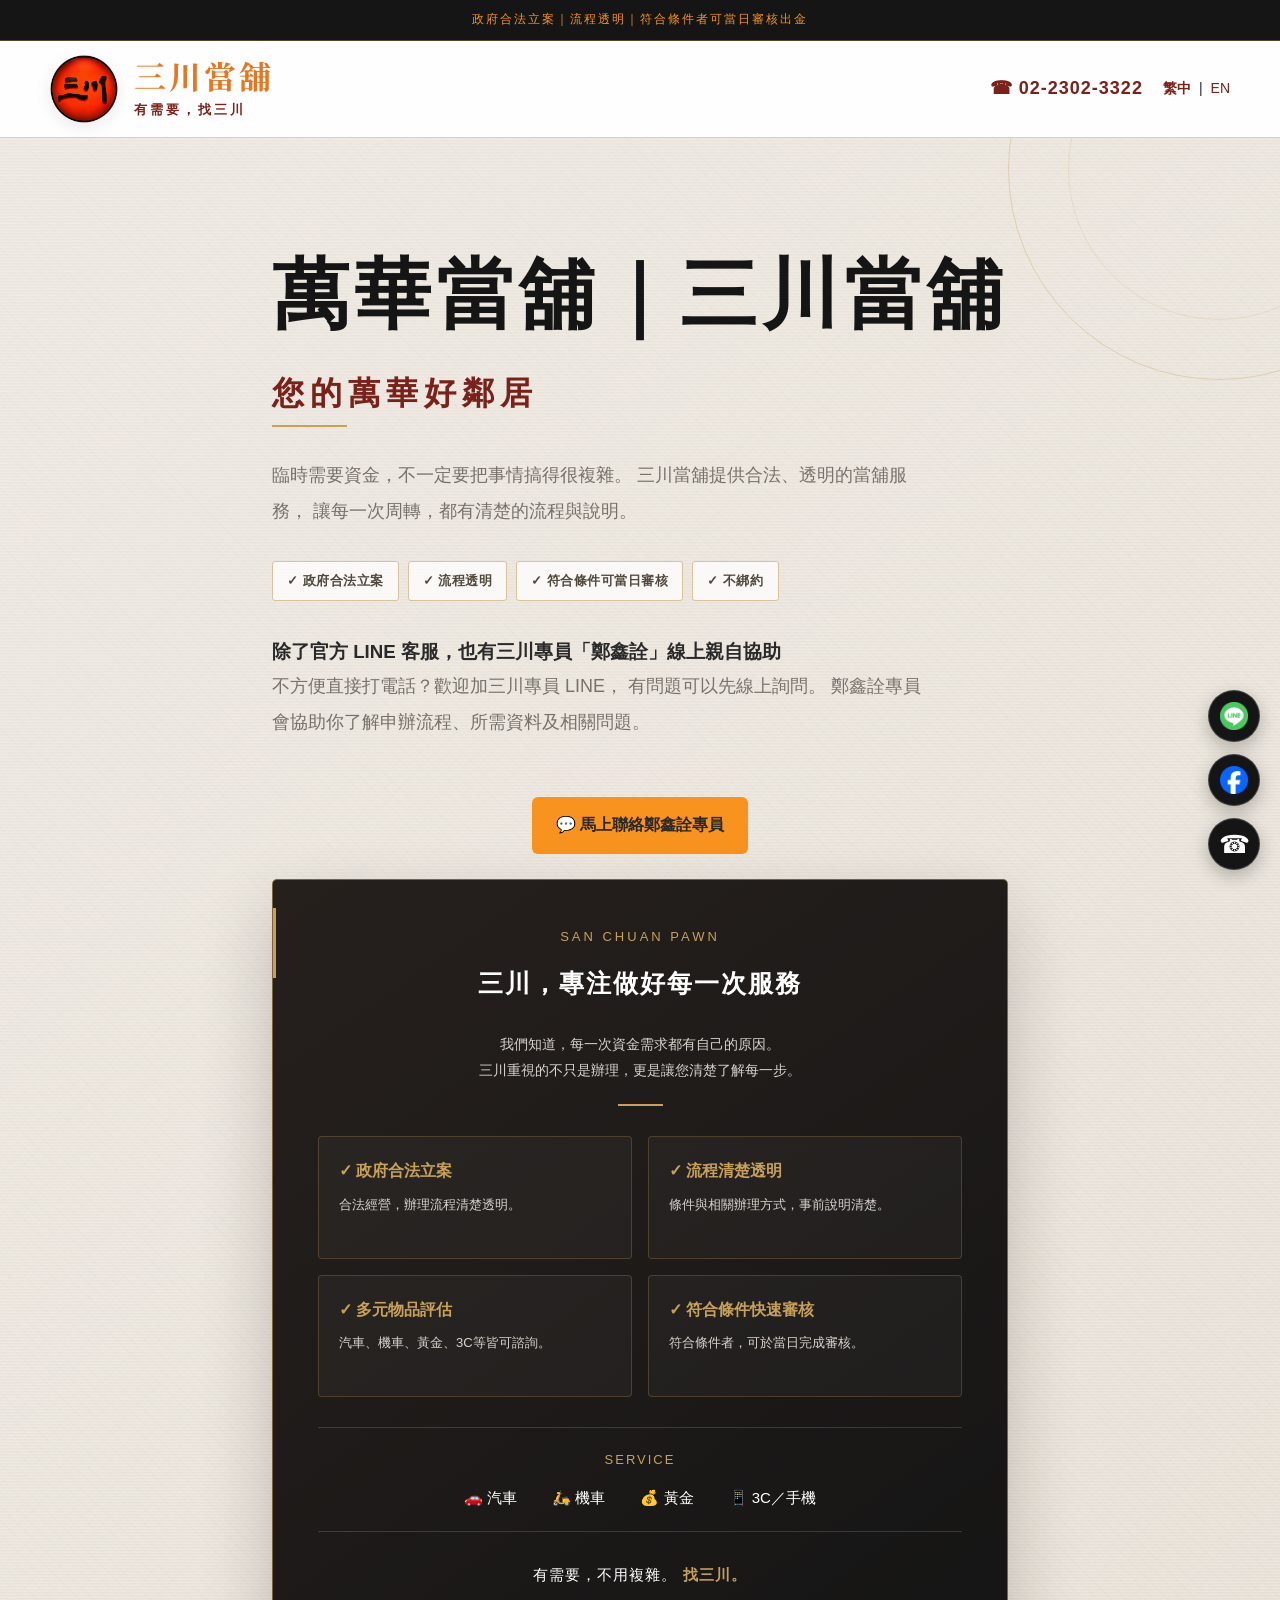
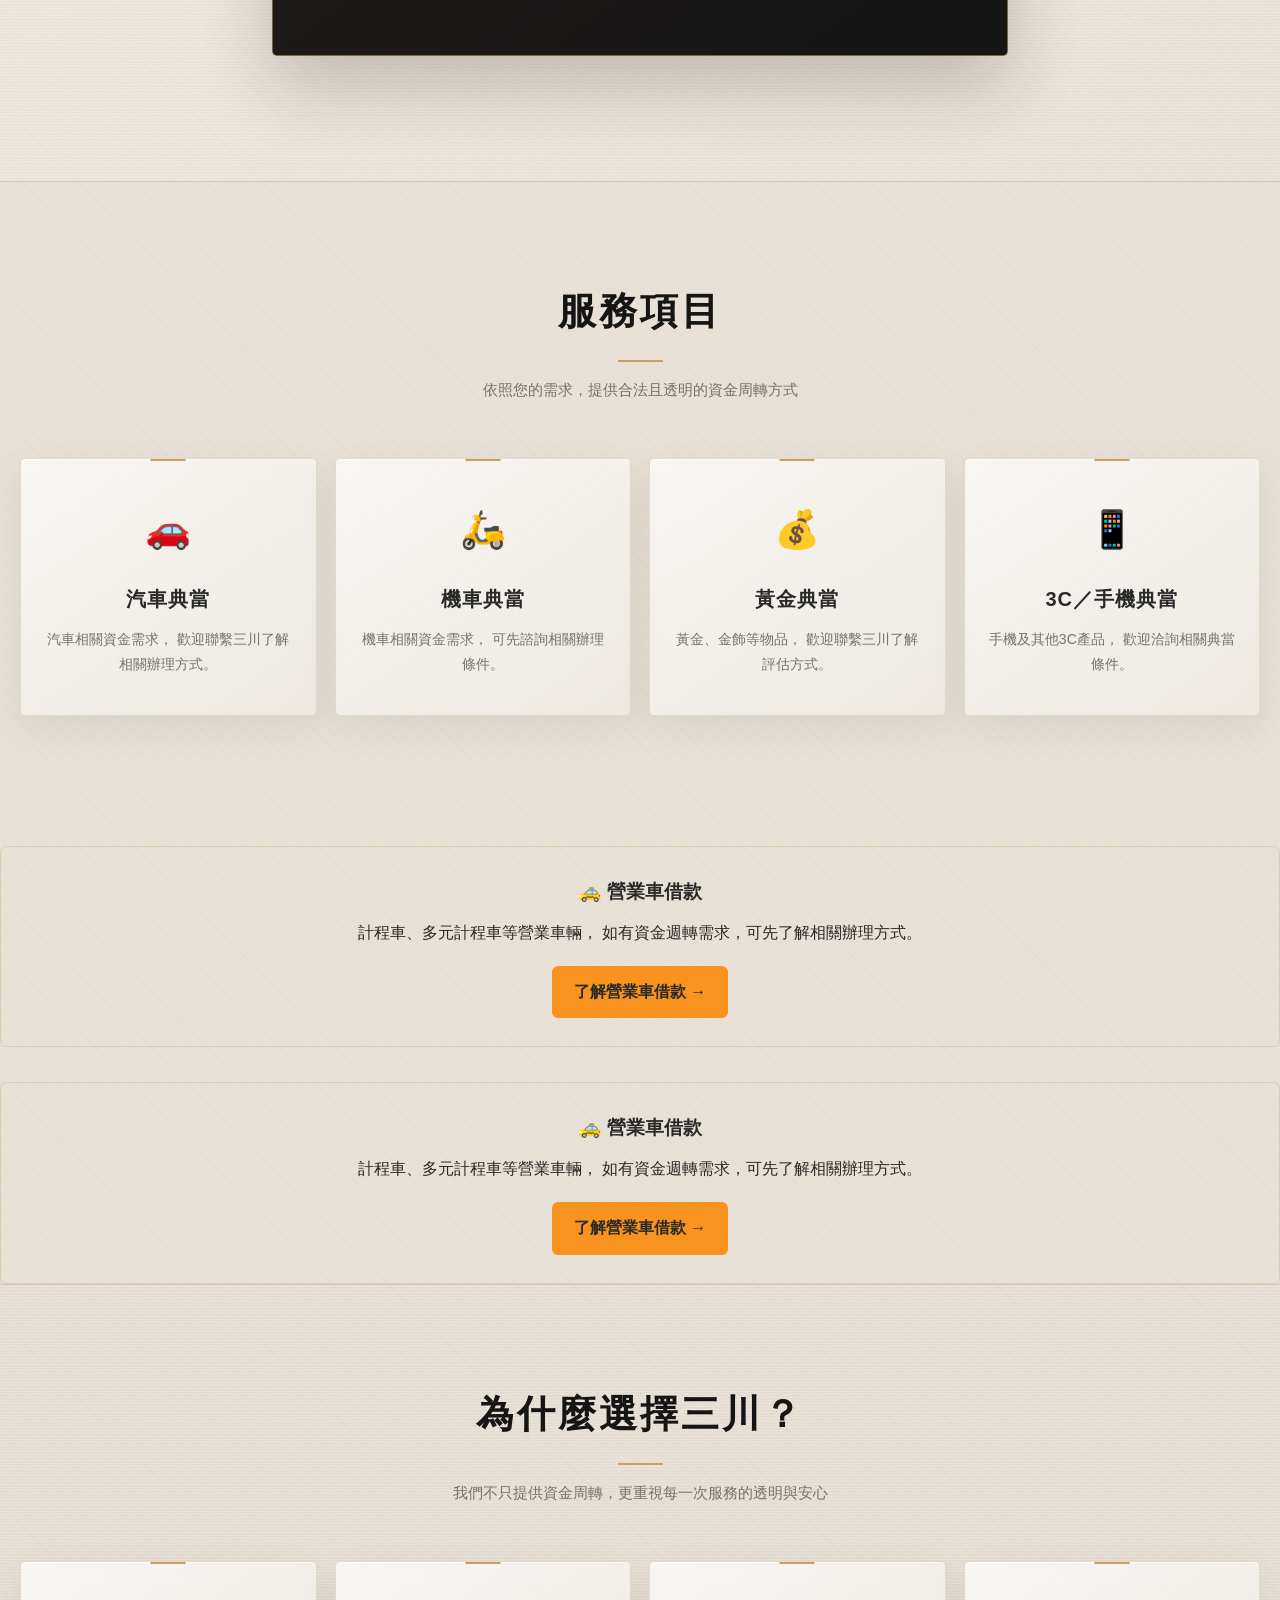
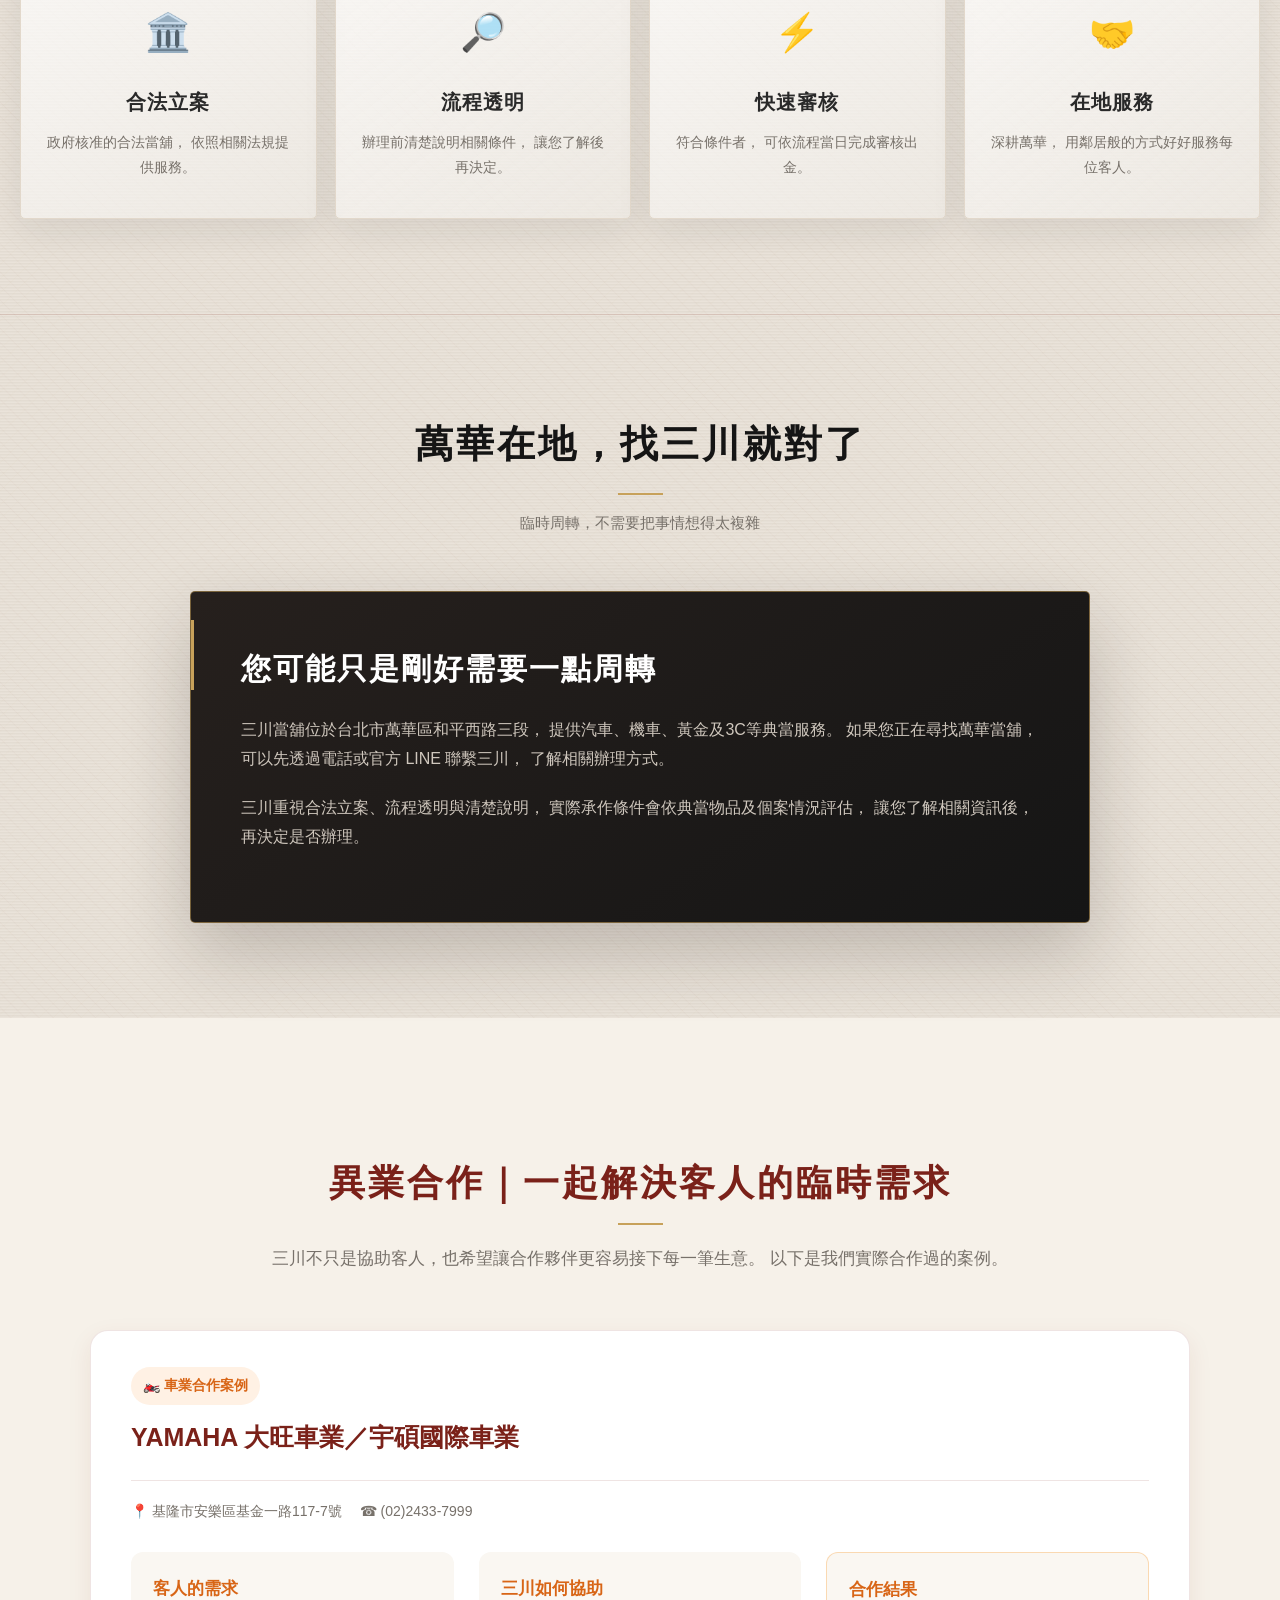
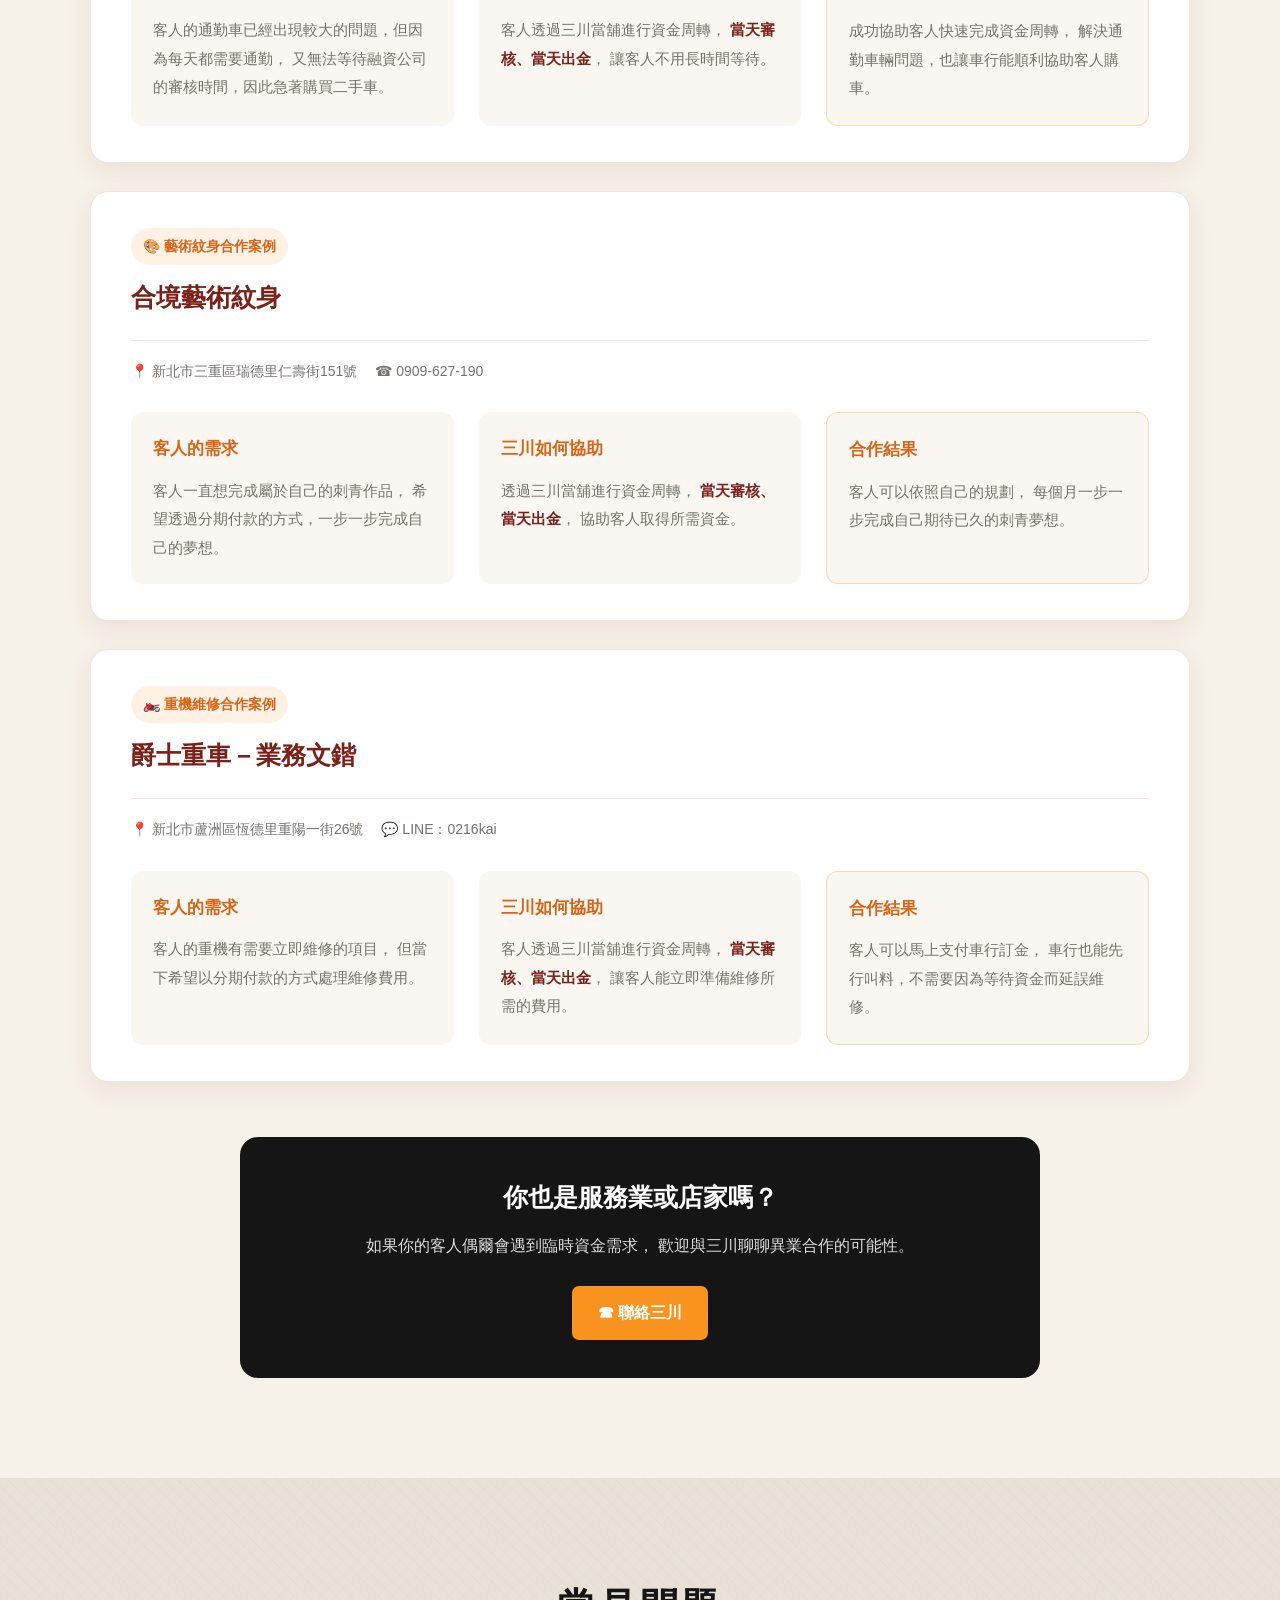
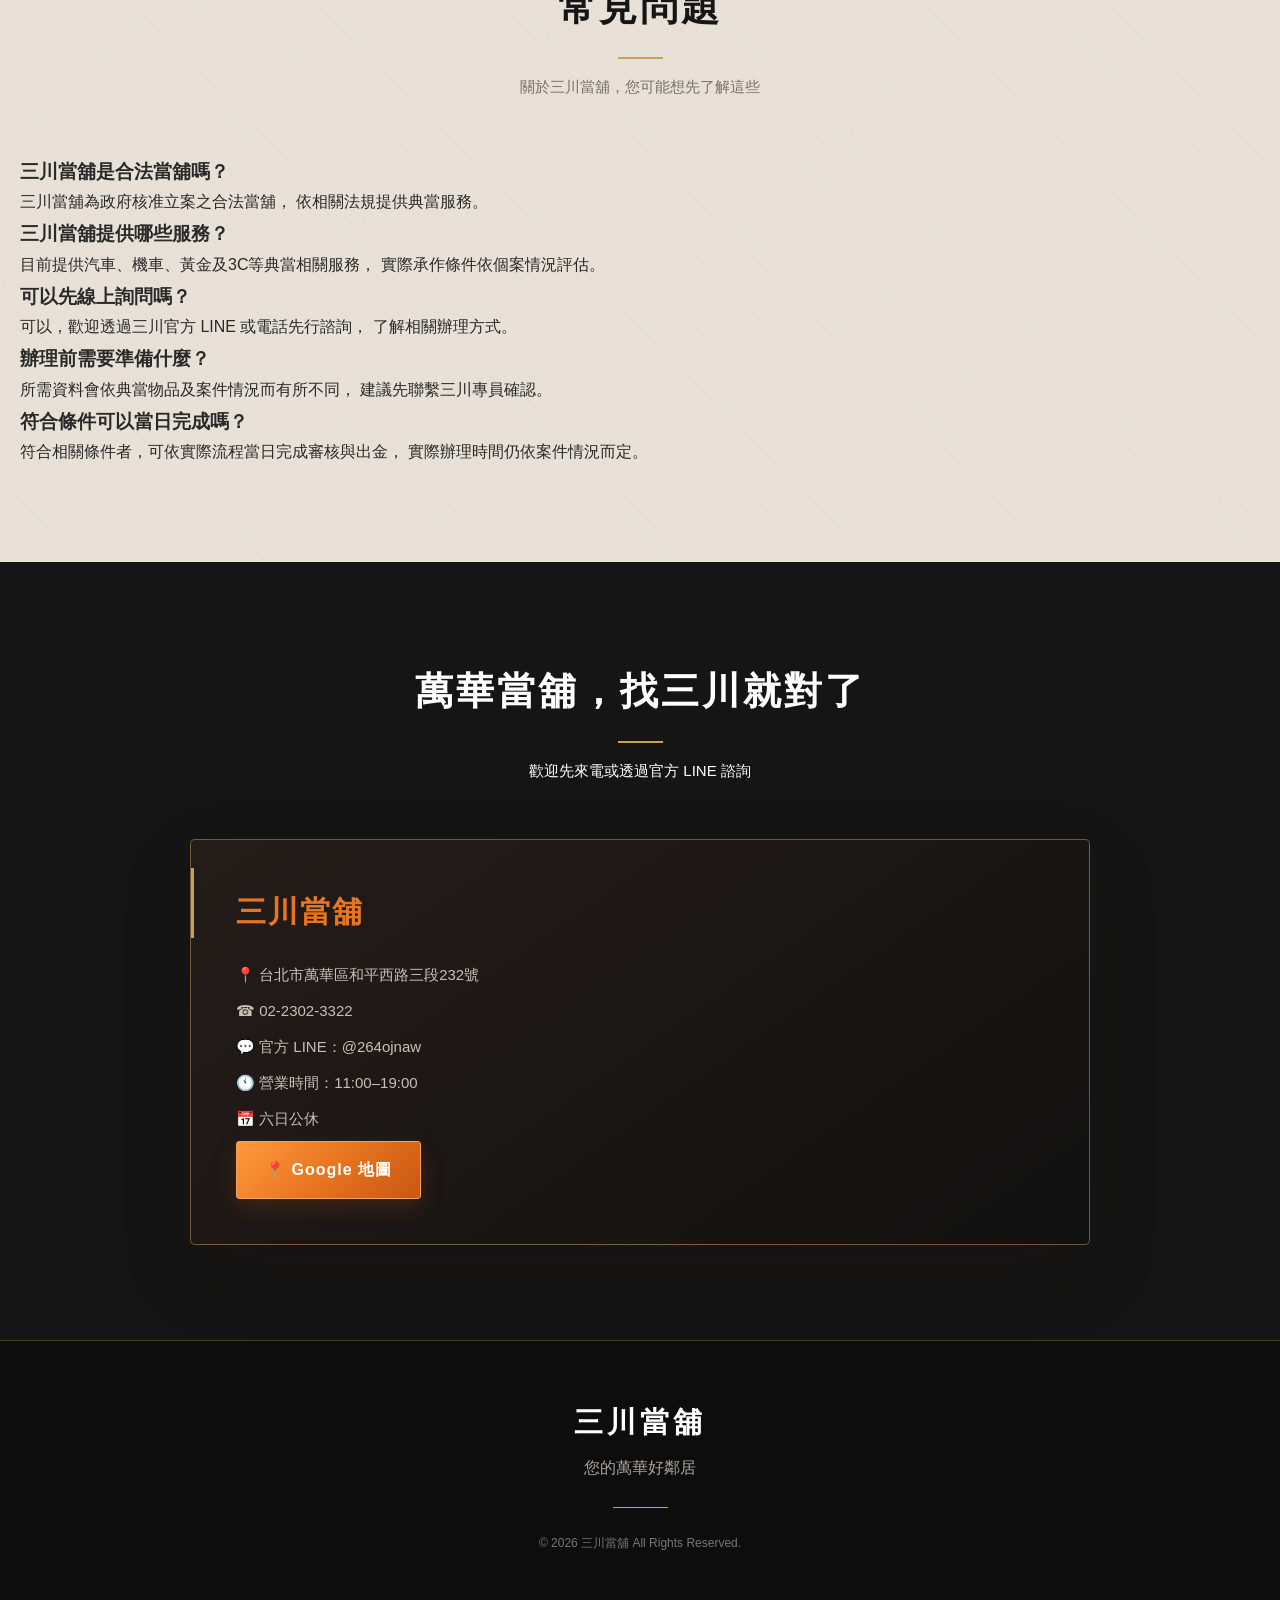
==== commit 32e118a4: "Add business car loan section to index.html" ====
--- a/index.html
+++ b/index.html
@@ -570,6 +570,47 @@
 
 </div>
 
+<!-- ===== 營業車借款專區 ===== -->
+
+<div style="
+  margin-top: 35px;
+  text-align: center;
+  padding: 28px 20px;
+  border: 1px solid rgba(199,161,90,0.3);
+  border-radius: 6px;
+">
+
+  <h3 style="
+    margin-bottom: 10px;
+  ">
+    🚕 營業車借款
+  </h3>
+
+  <p style="
+    margin-bottom: 18px;
+    line-height: 1.8;
+  ">
+    計程車、多元計程車等營業車輛，
+    如有資金週轉需求，可先了解相關辦理方式。
+  </p>
+
+  <a
+    href="/business-car-loan/"
+    style="
+      display: inline-block;
+      padding: 12px 22px;
+      background: #F7931E;
+      color: #000000;
+      text-decoration: none;
+      border-radius: 6px;
+      font-weight: bold;
+    "
+  >
+    了解營業車借款 →
+  </a>
+
+</div>
+    
     <!-- ===== 為什麼選擇三川 ===== -->
 
     <section class="why">
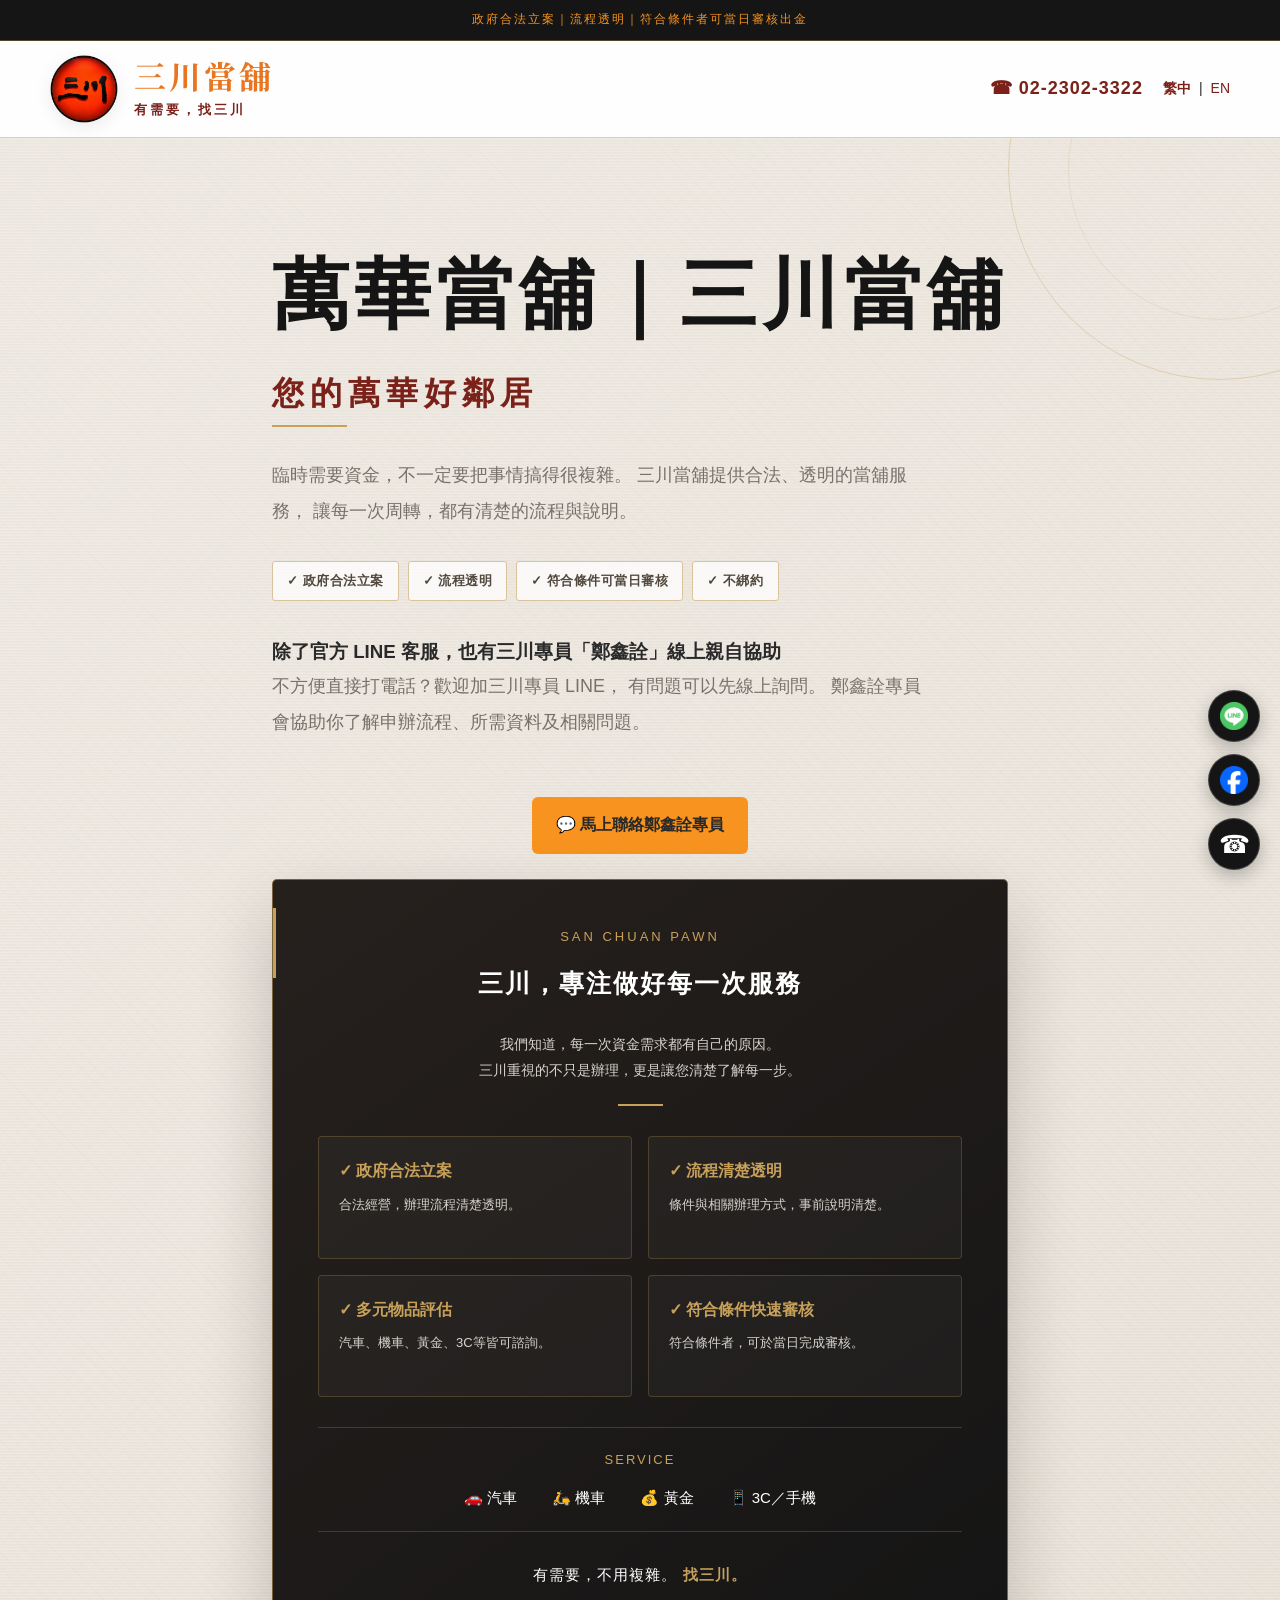
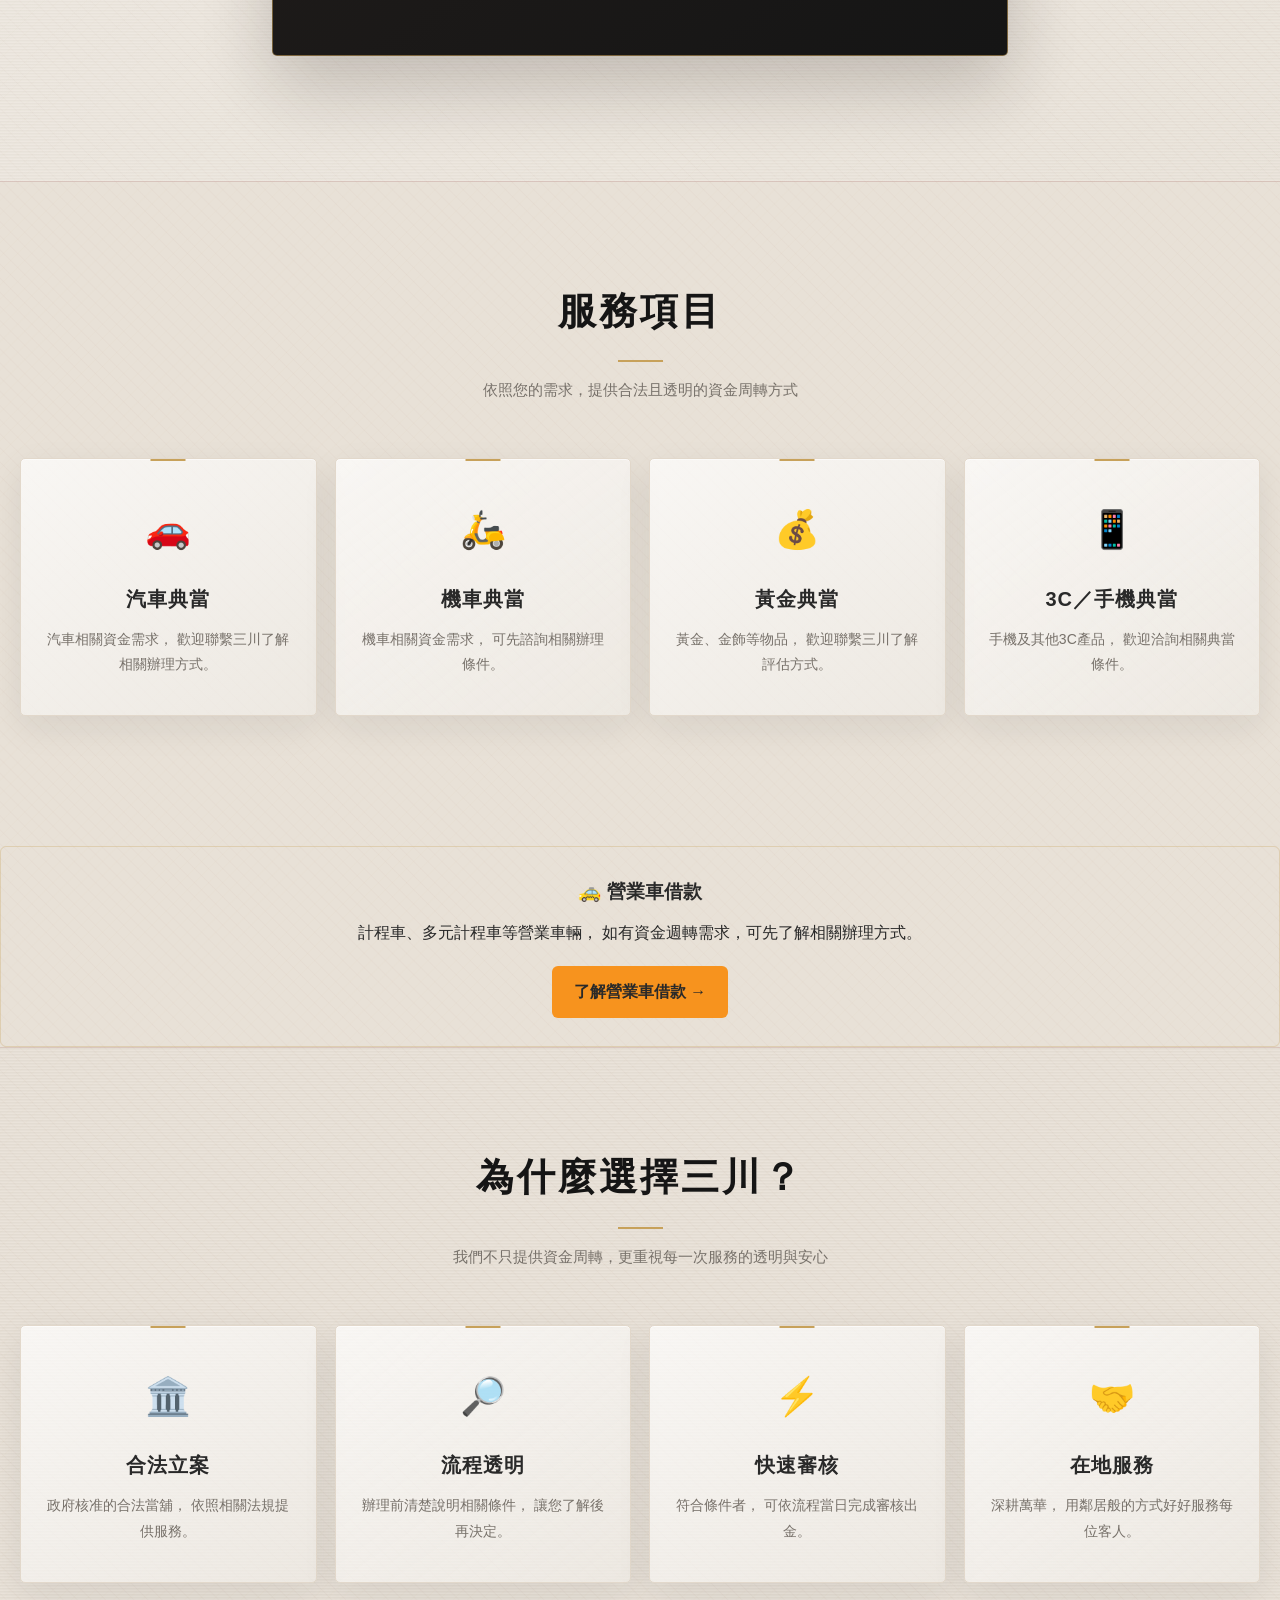
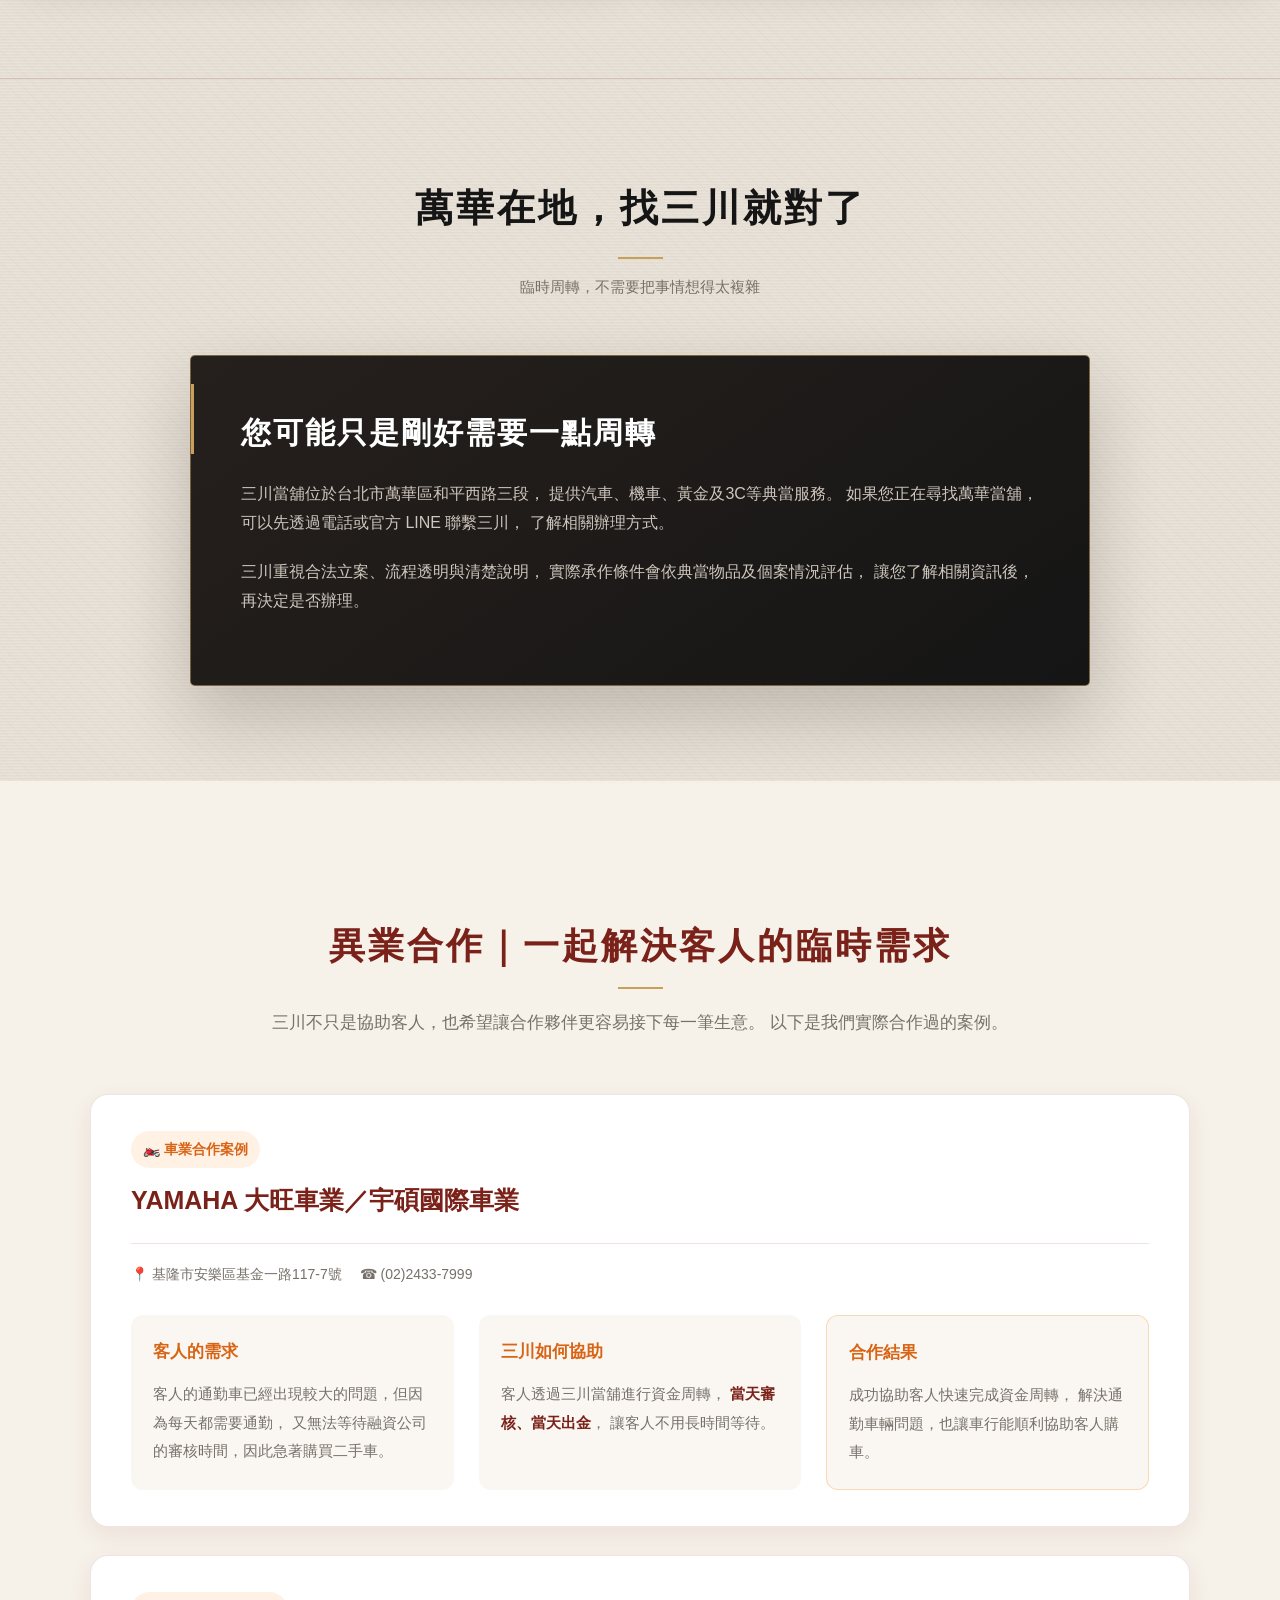
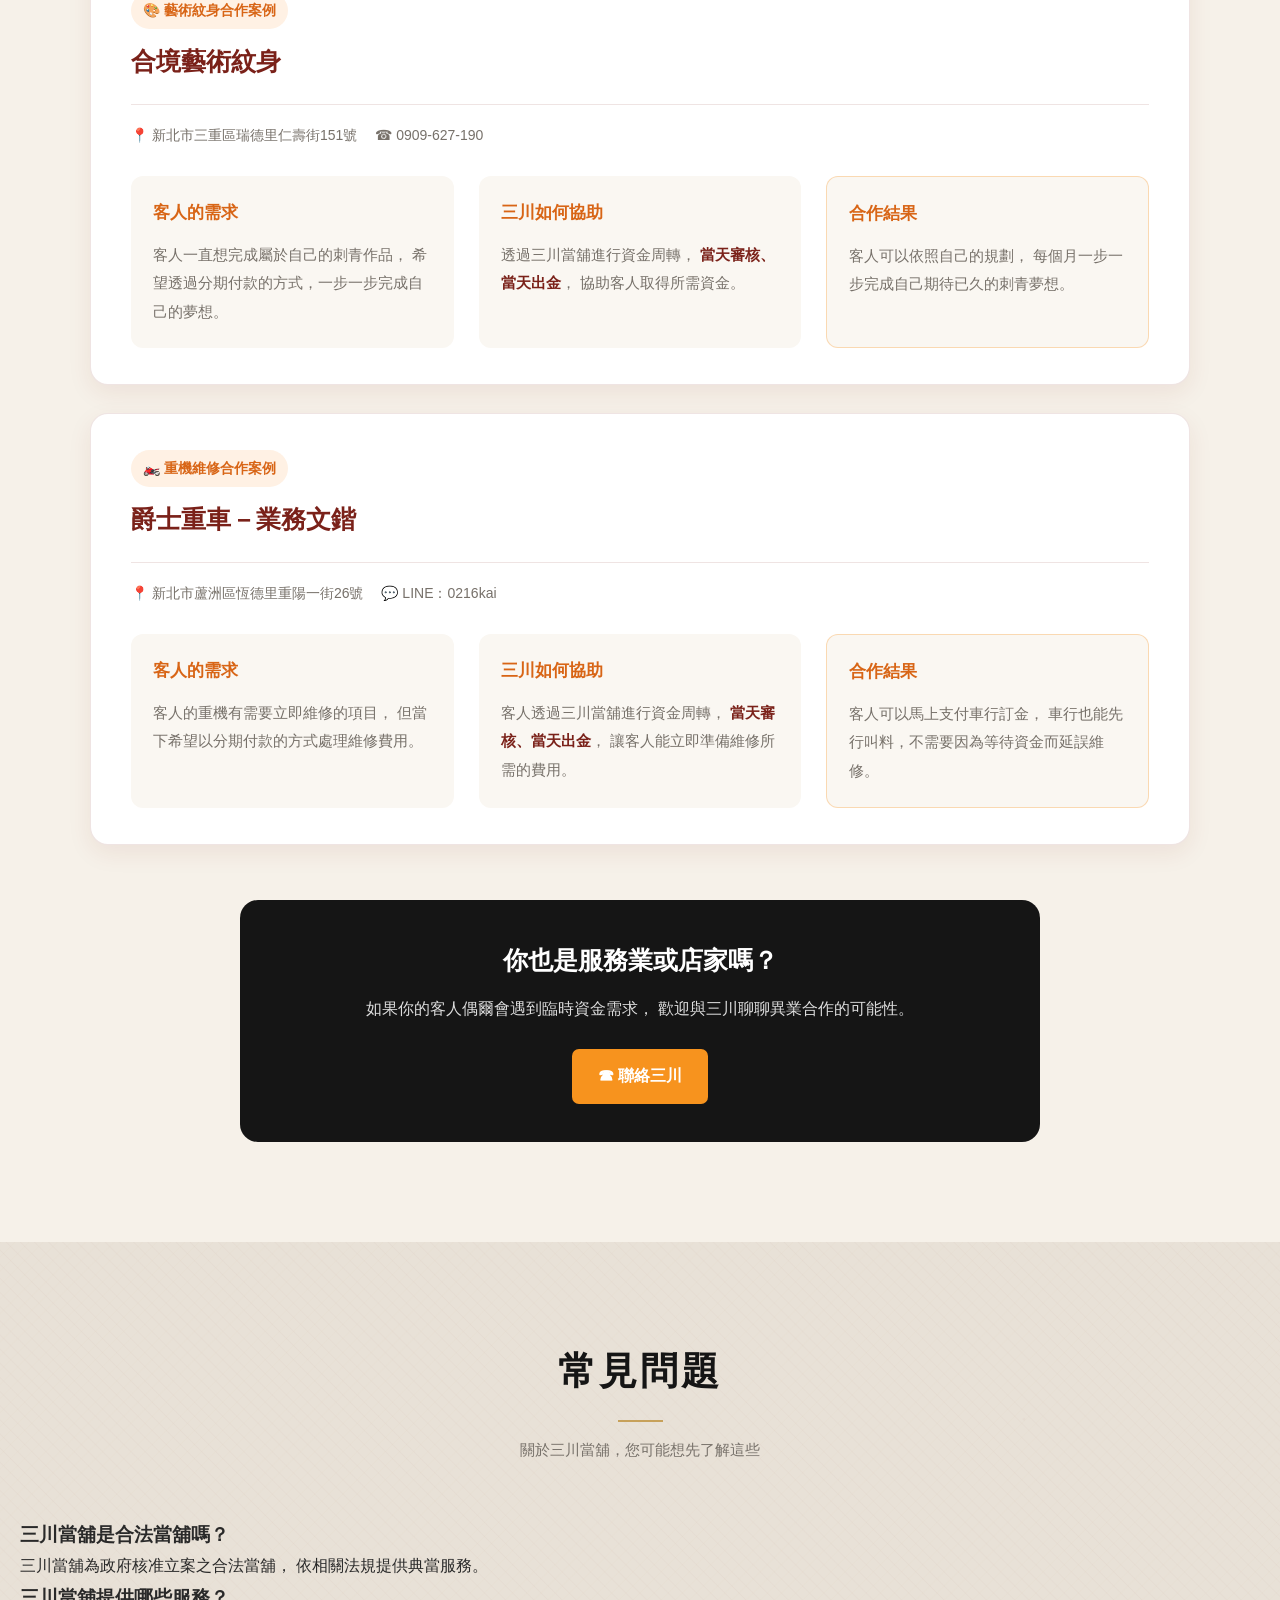
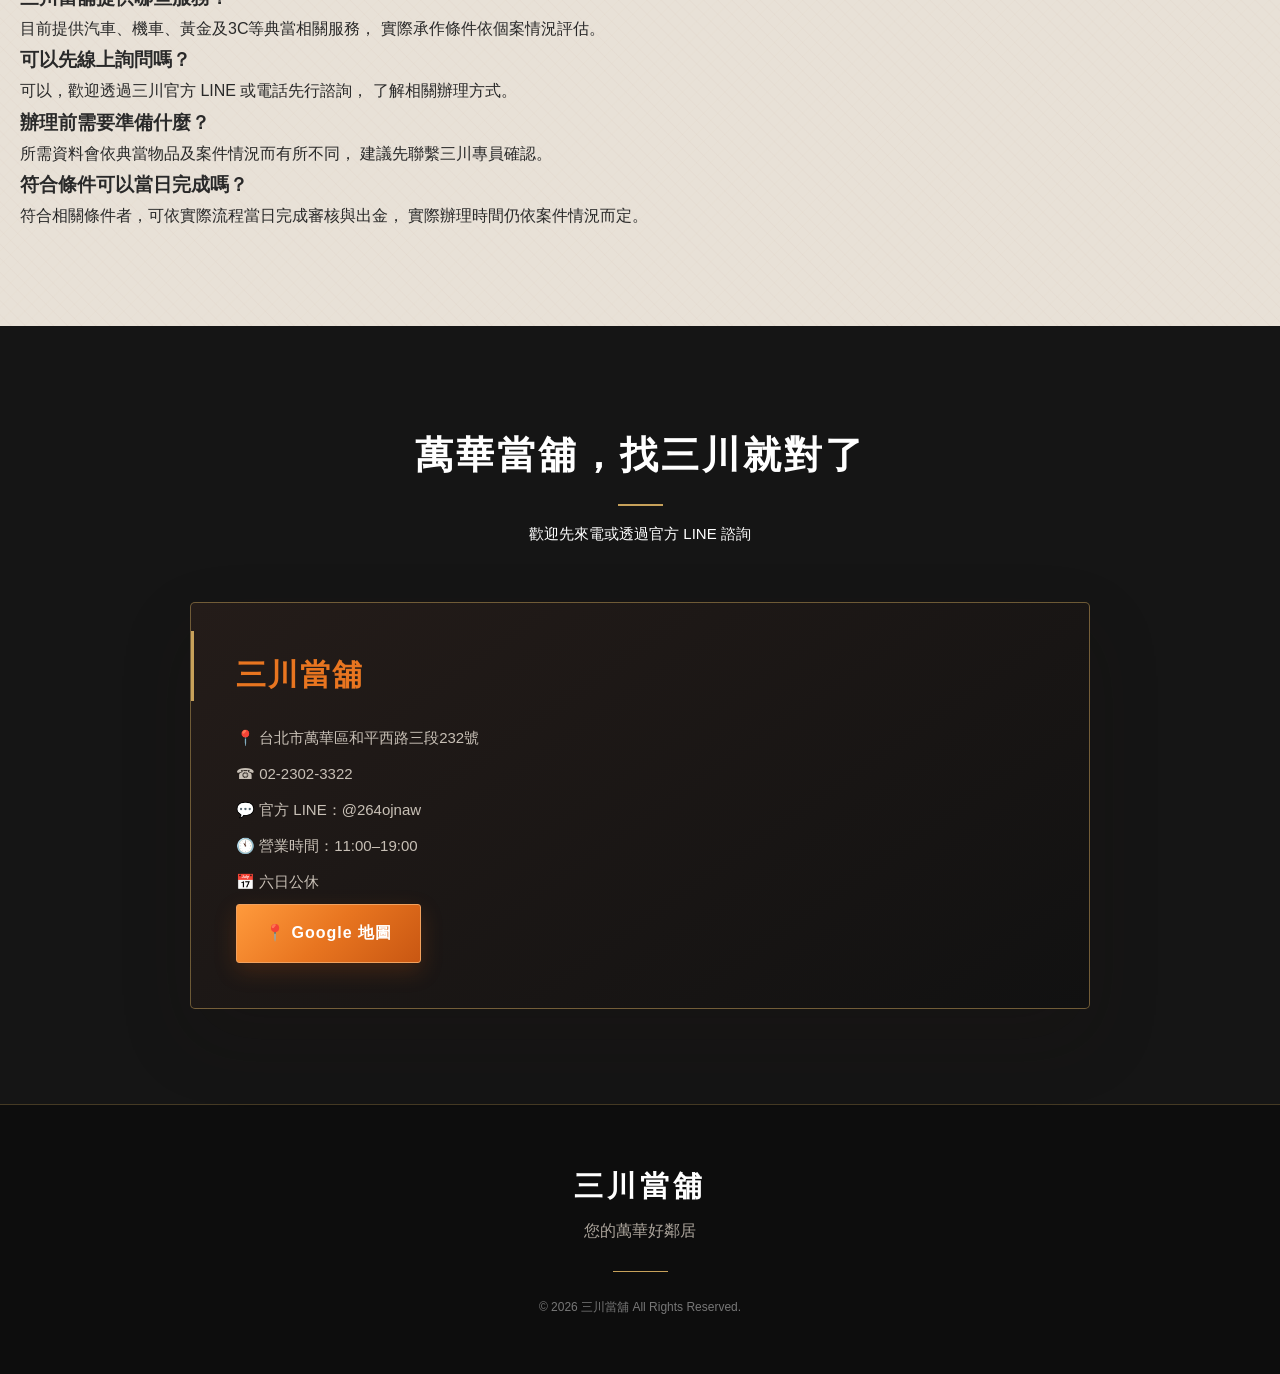
==== commit 88c764c8: "Update index.html" ====
--- a/index.html
+++ b/index.html
@@ -569,47 +569,6 @@
   </a>
 
 </div>
-
-<!-- ===== 營業車借款專區 ===== -->
-
-<div style="
-  margin-top: 35px;
-  text-align: center;
-  padding: 28px 20px;
-  border: 1px solid rgba(199,161,90,0.3);
-  border-radius: 6px;
-">
-
-  <h3 style="
-    margin-bottom: 10px;
-  ">
-    🚕 營業車借款
-  </h3>
-
-  <p style="
-    margin-bottom: 18px;
-    line-height: 1.8;
-  ">
-    計程車、多元計程車等營業車輛，
-    如有資金週轉需求，可先了解相關辦理方式。
-  </p>
-
-  <a
-    href="/business-car-loan/"
-    style="
-      display: inline-block;
-      padding: 12px 22px;
-      background: #F7931E;
-      color: #000000;
-      text-decoration: none;
-      border-radius: 6px;
-      font-weight: bold;
-    "
-  >
-    了解營業車借款 →
-  </a>
-
-</div>
     
     <!-- ===== 為什麼選擇三川 ===== -->
 
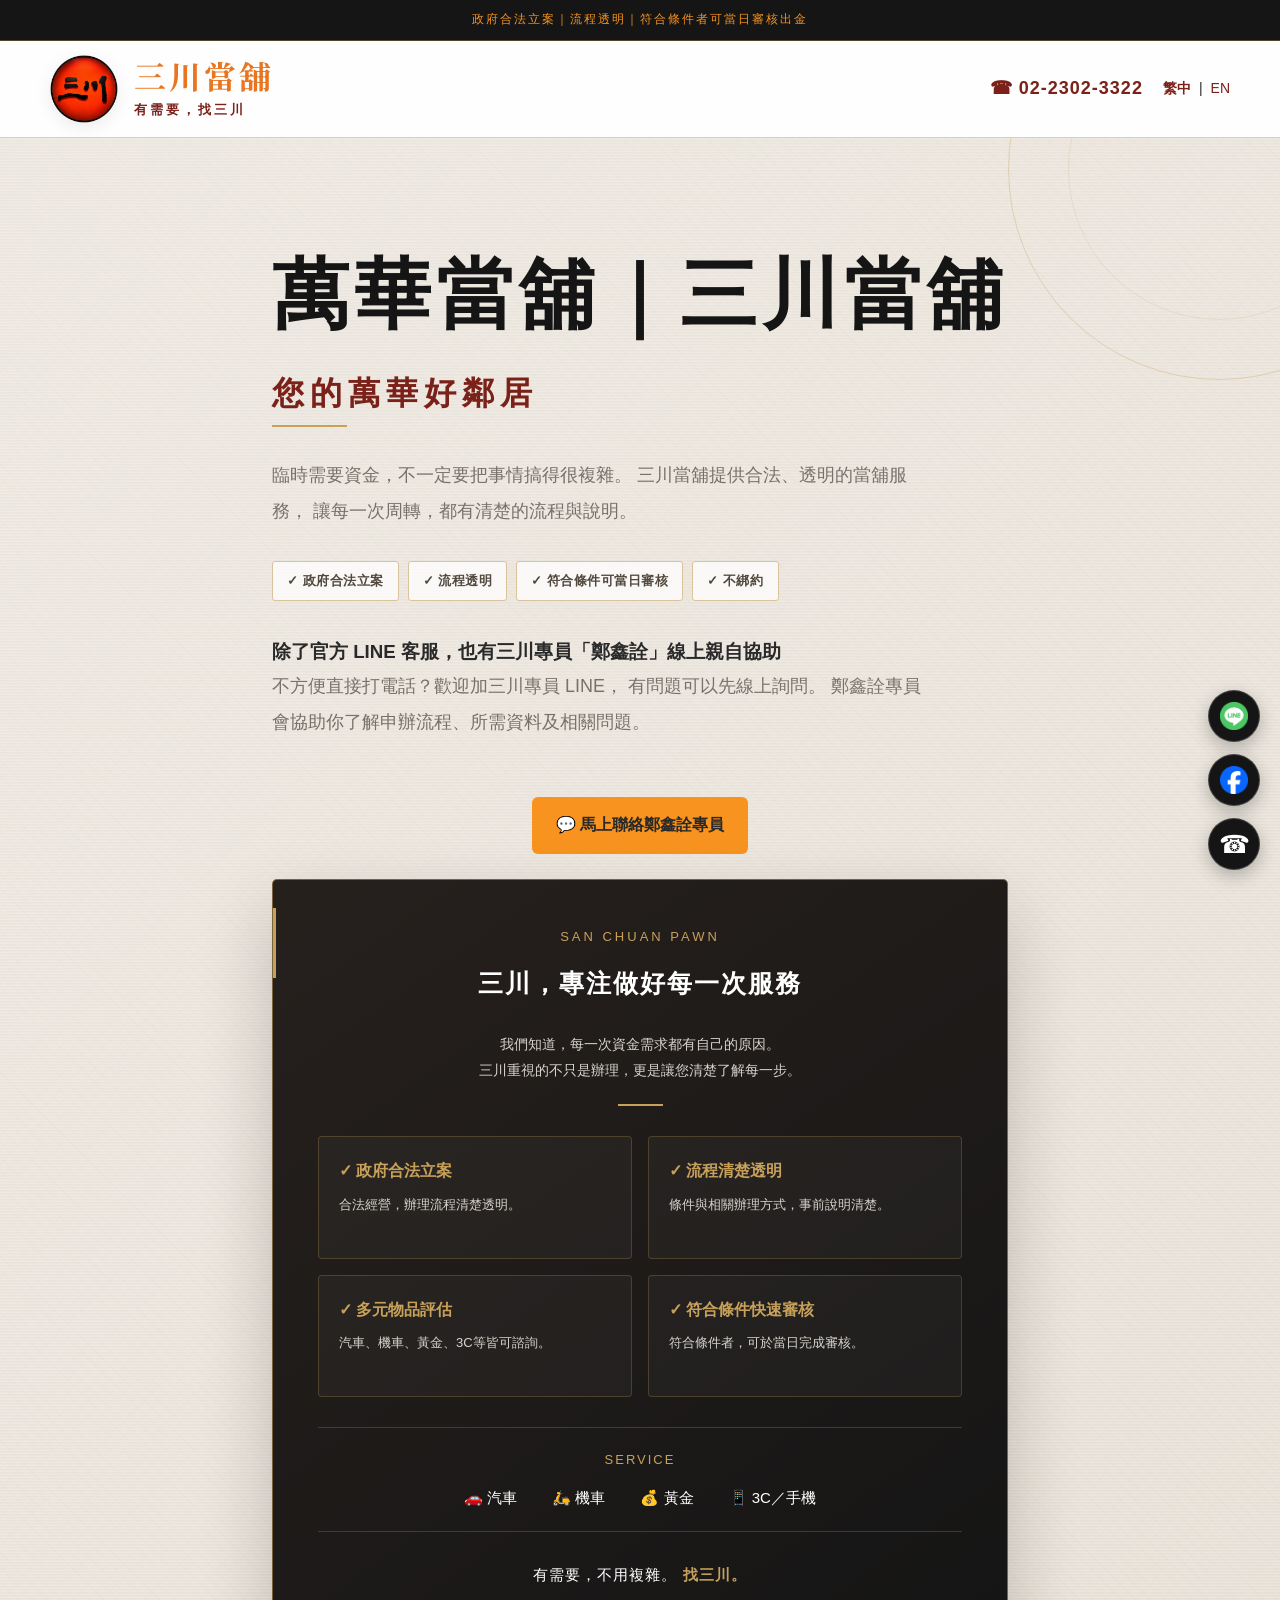
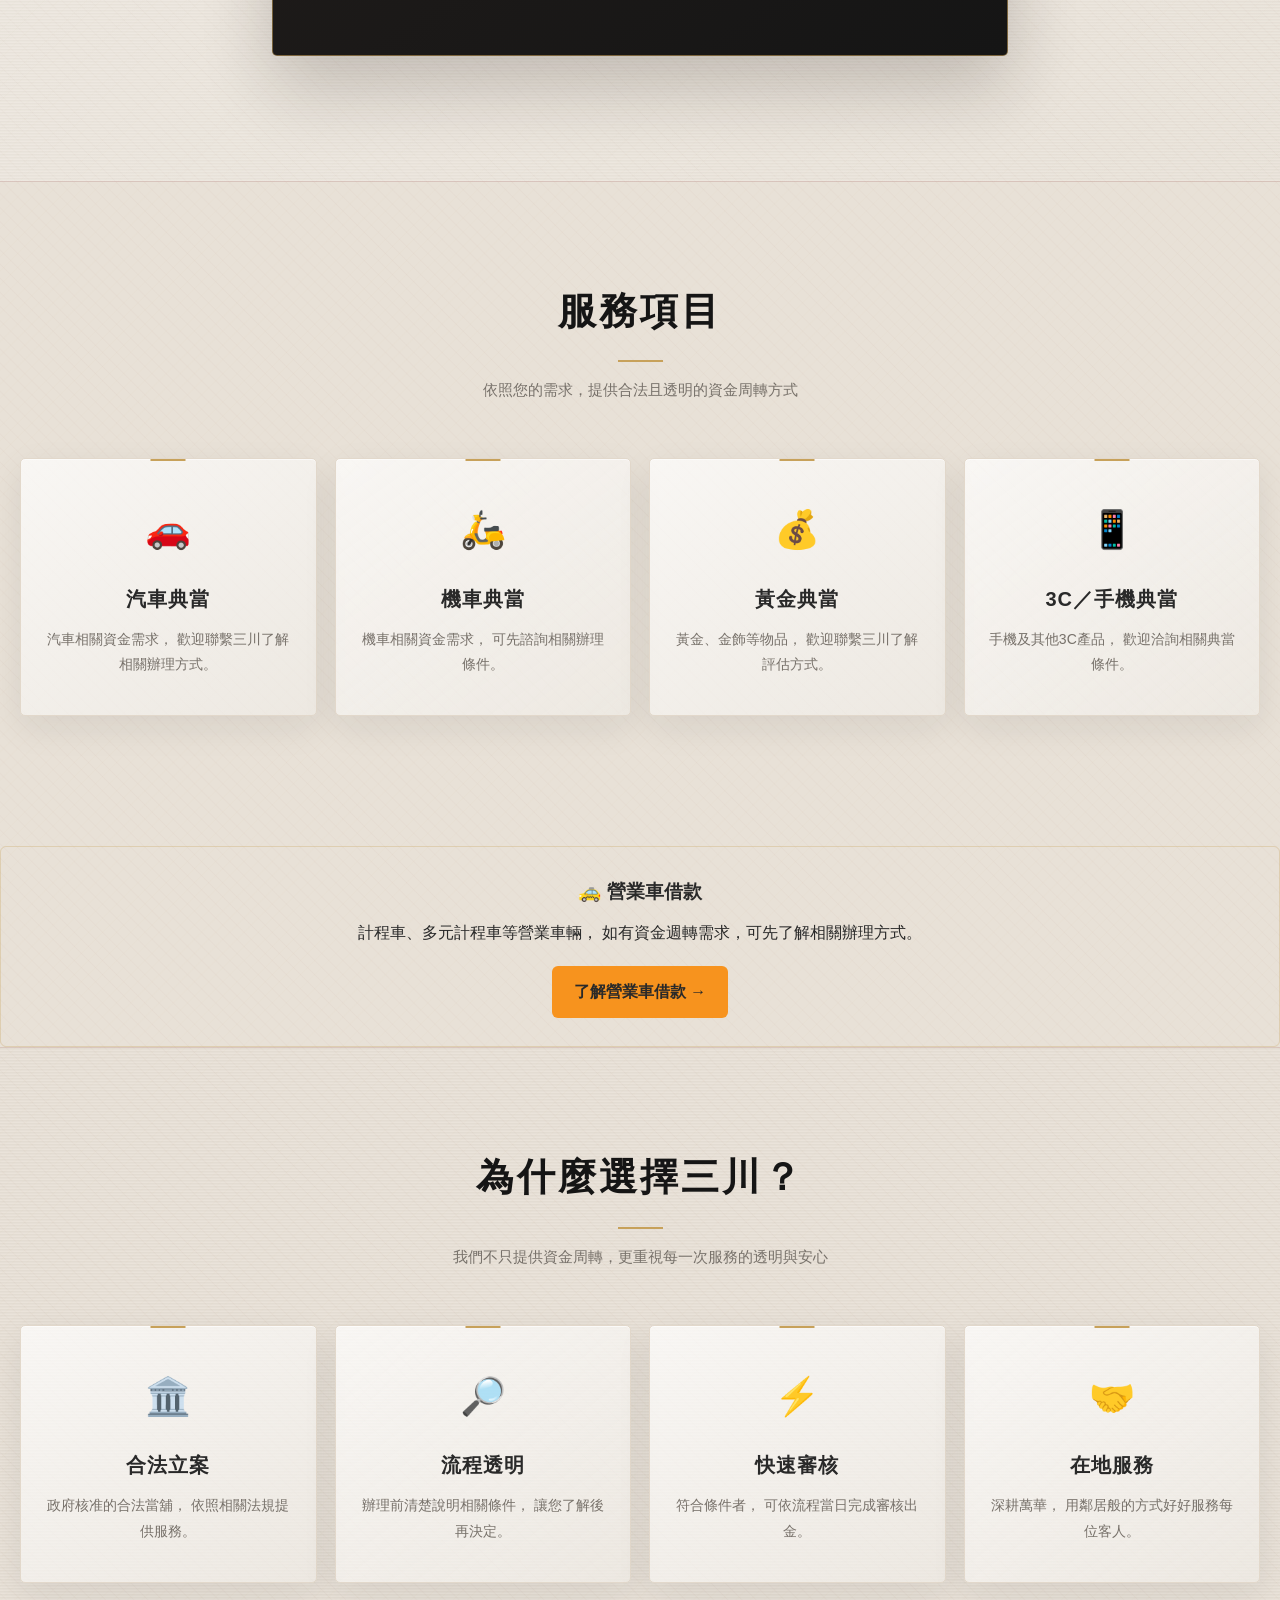
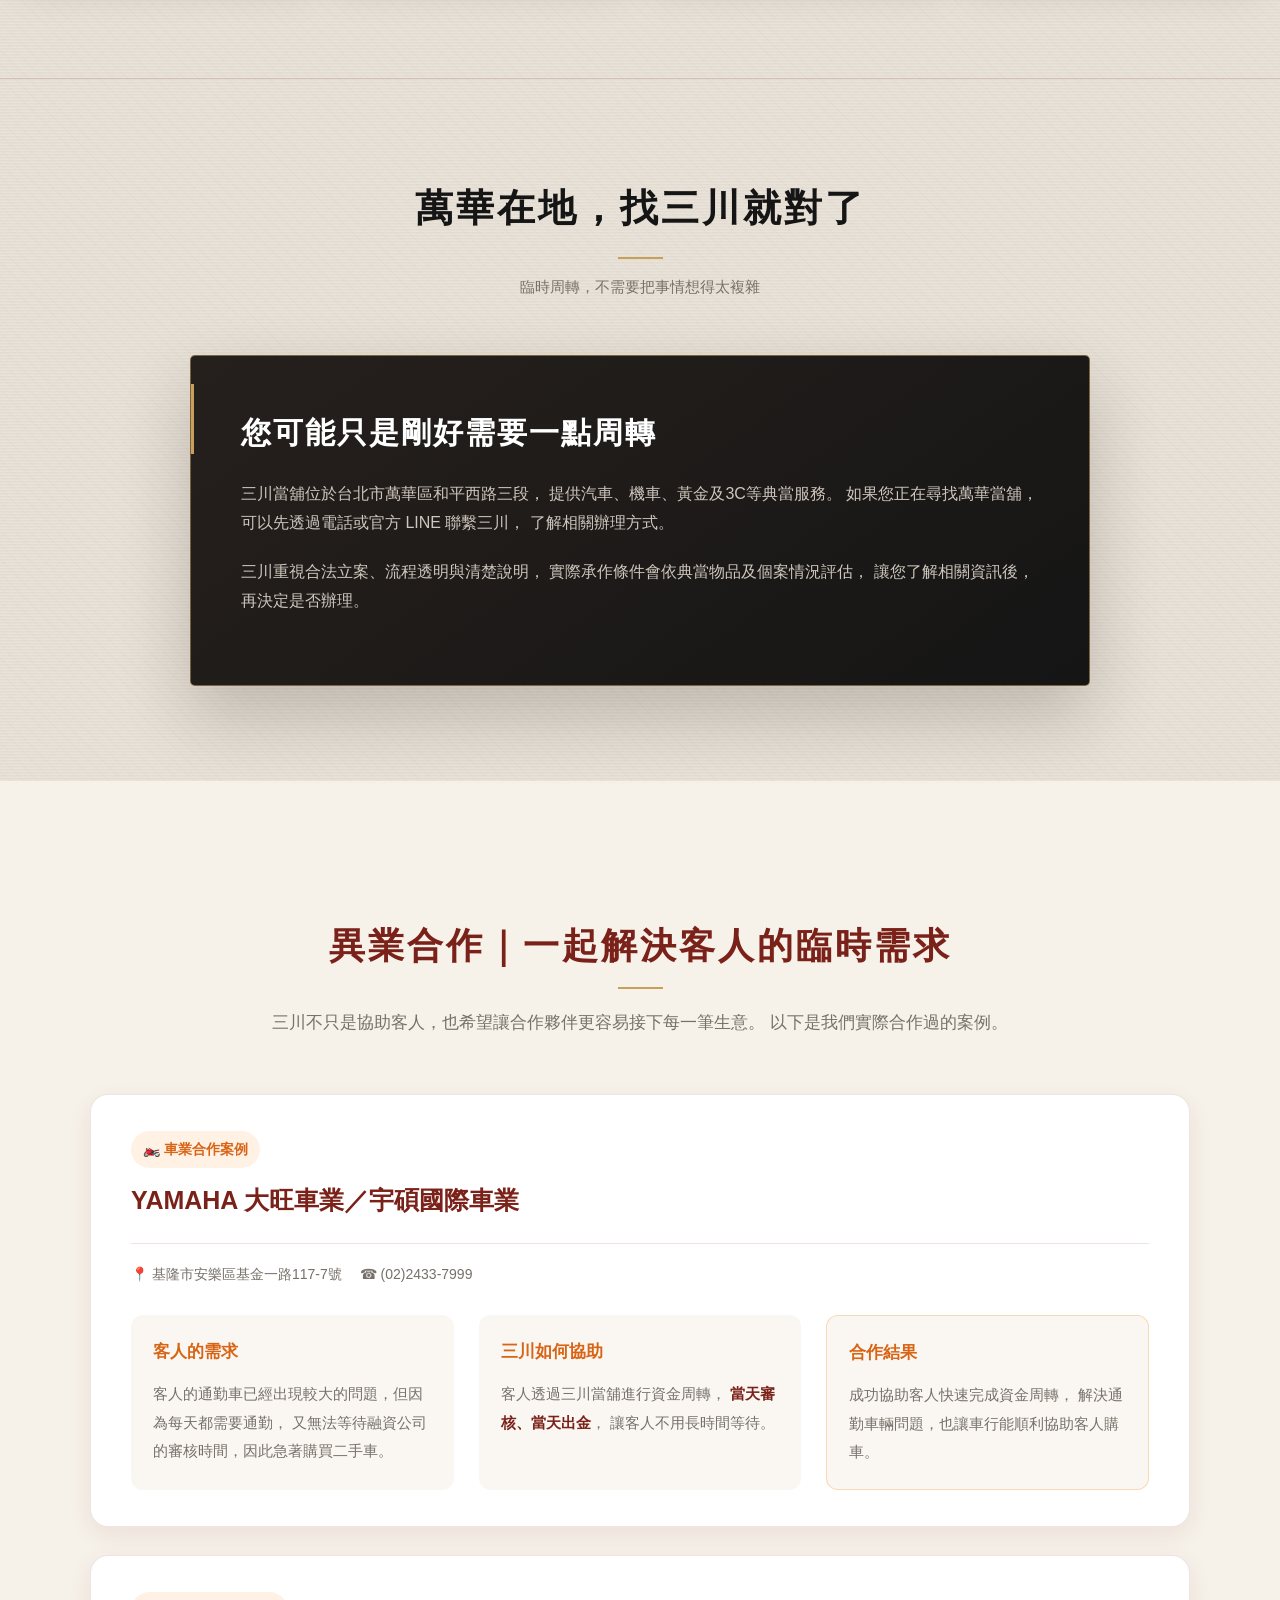
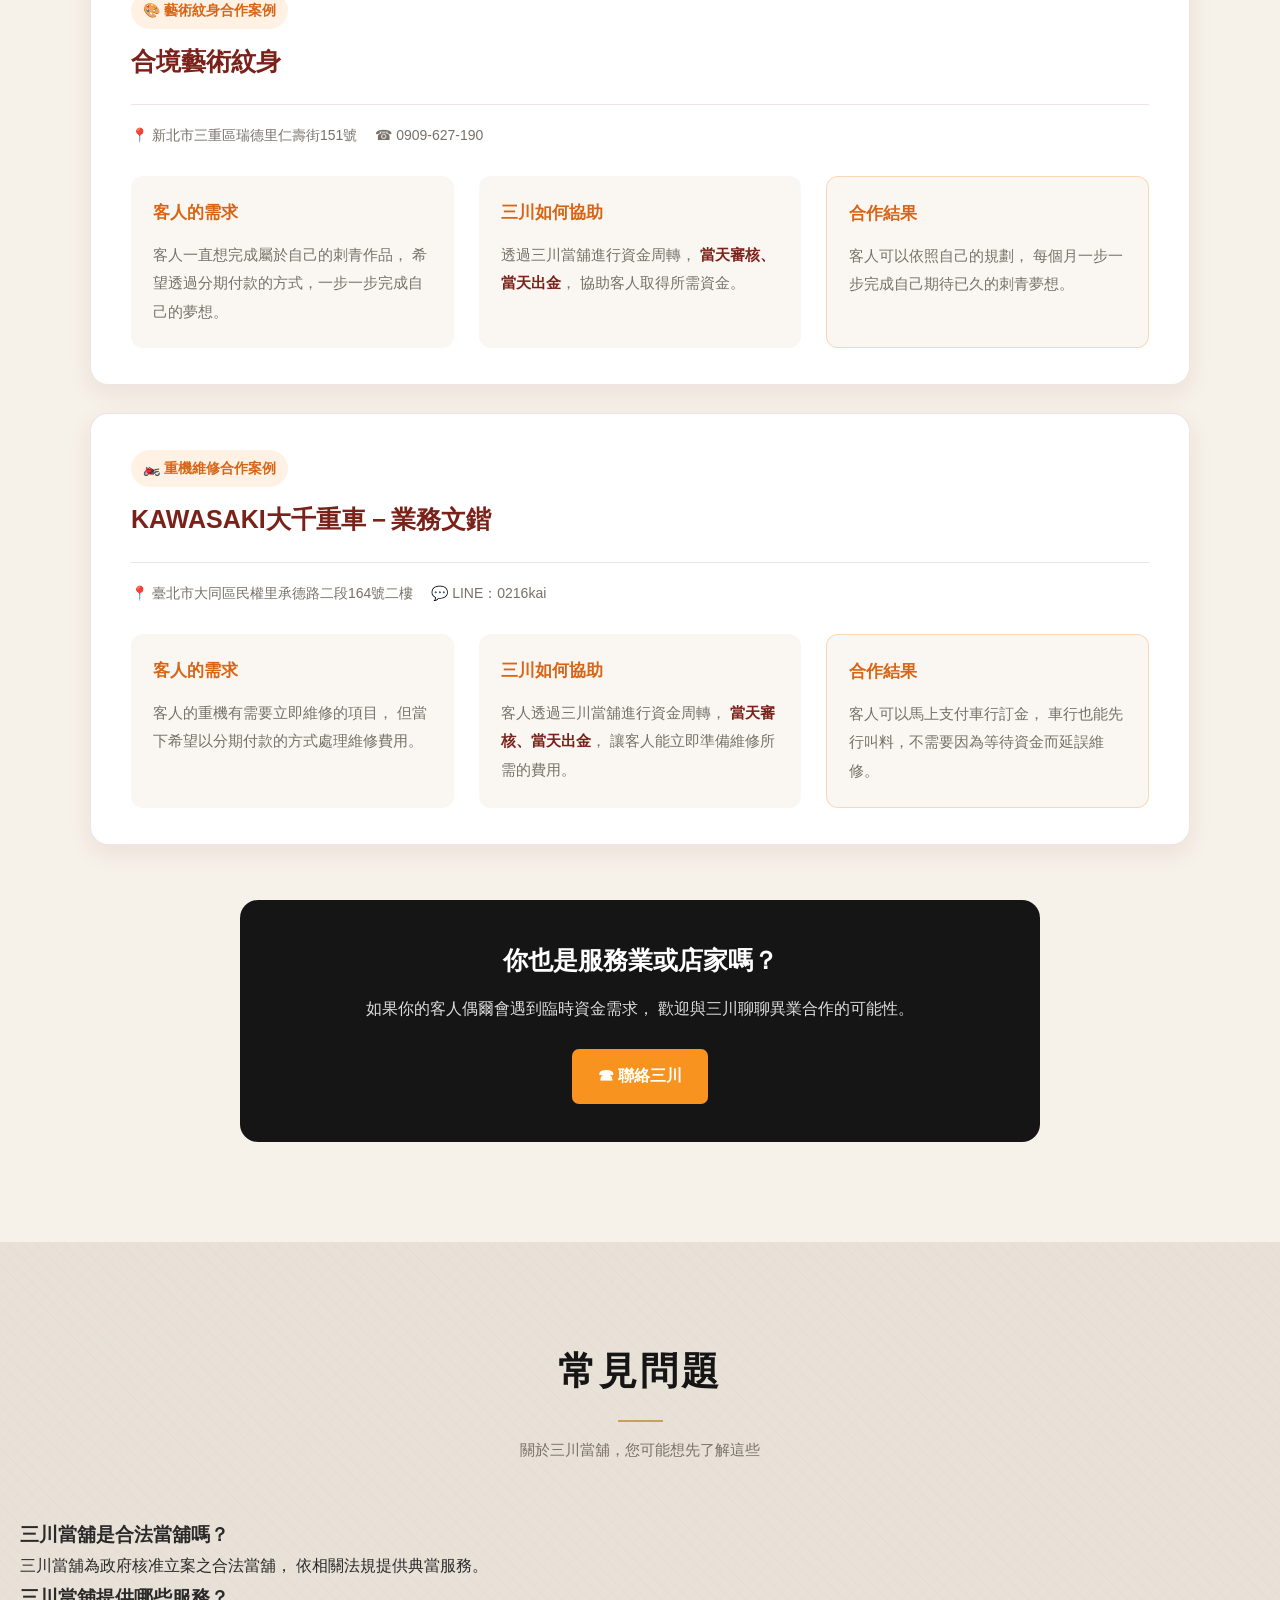
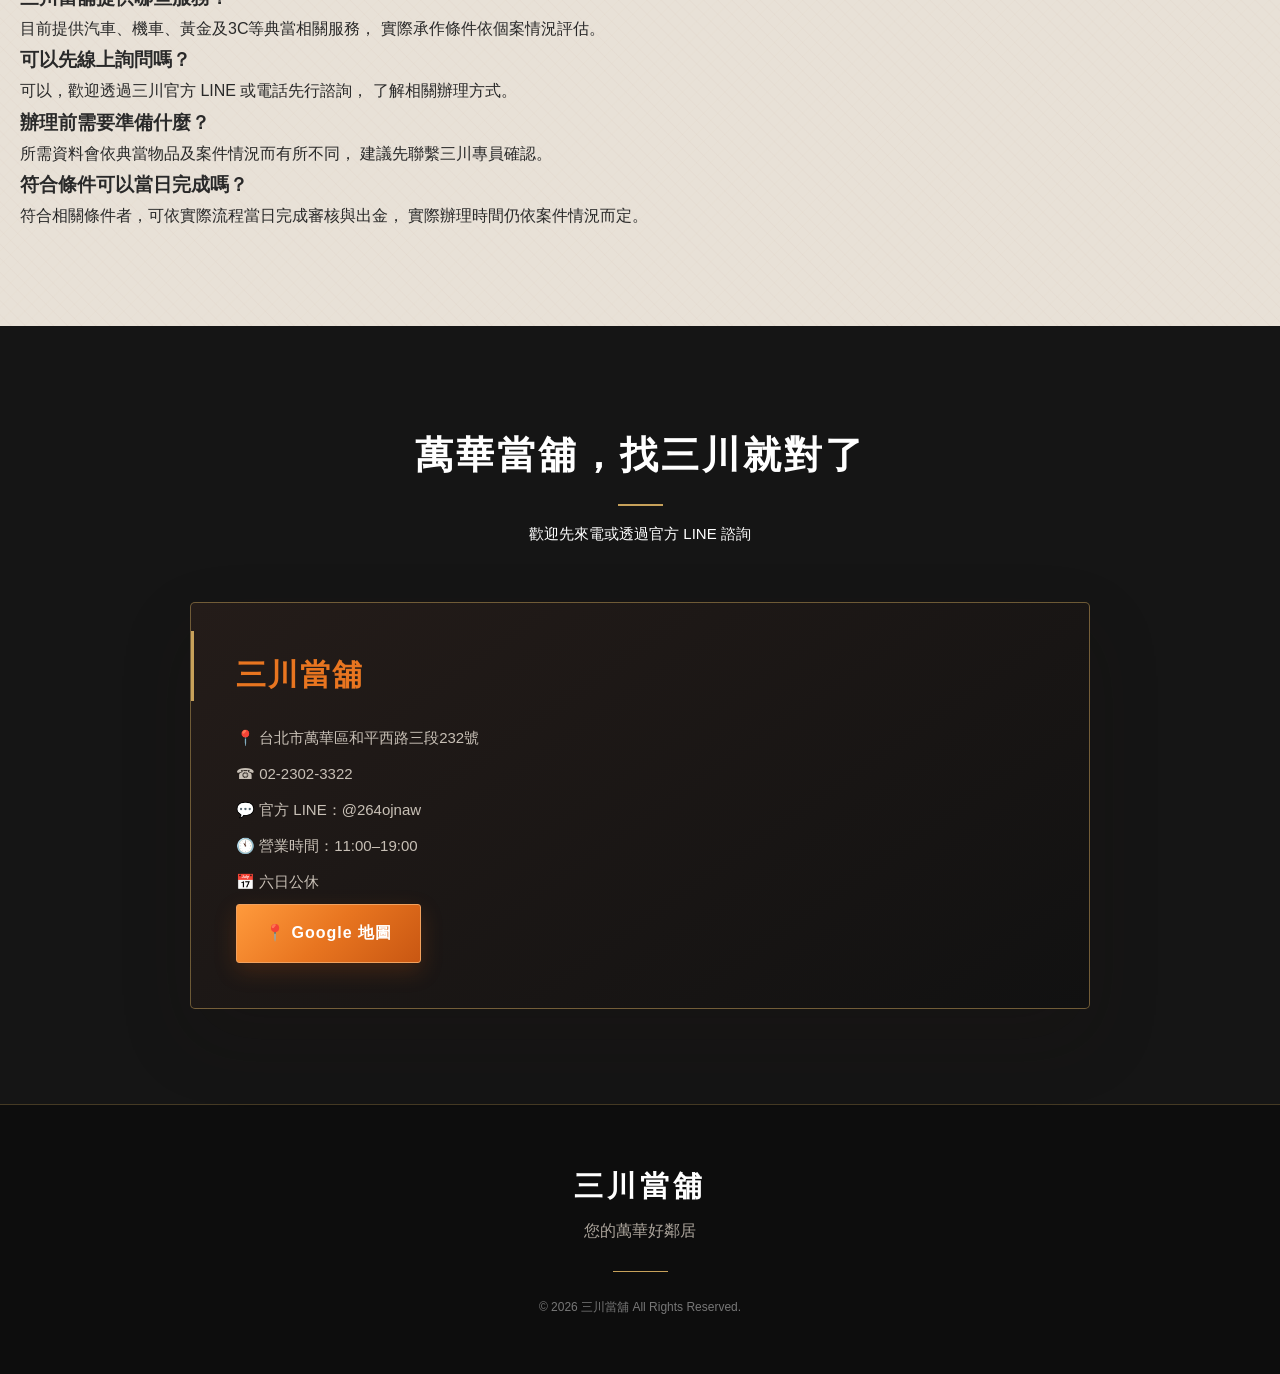
==== commit a9959eae: "Update motorcycle case details in index.html" ====
--- a/index.html
+++ b/index.html
@@ -813,11 +813,11 @@
     <div class="partner-case">
       <div class="case-top">
         <span class="case-tag">🏍️ 重機維修合作案例</span>
-        <h3>爵士重車－業務文鍇</h3>
+        <h3>KAWASAKI大千重車－業務文鍇</h3>
       </div>
 
       <div class="case-info">
-        <p>📍 新北市蘆洲區恆德里重陽一街26號</p>
+        <p>📍 臺北市大同區民權里承德路二段164號二樓</p>
         <p>💬 LINE：0216kai</p>
       </div>
 
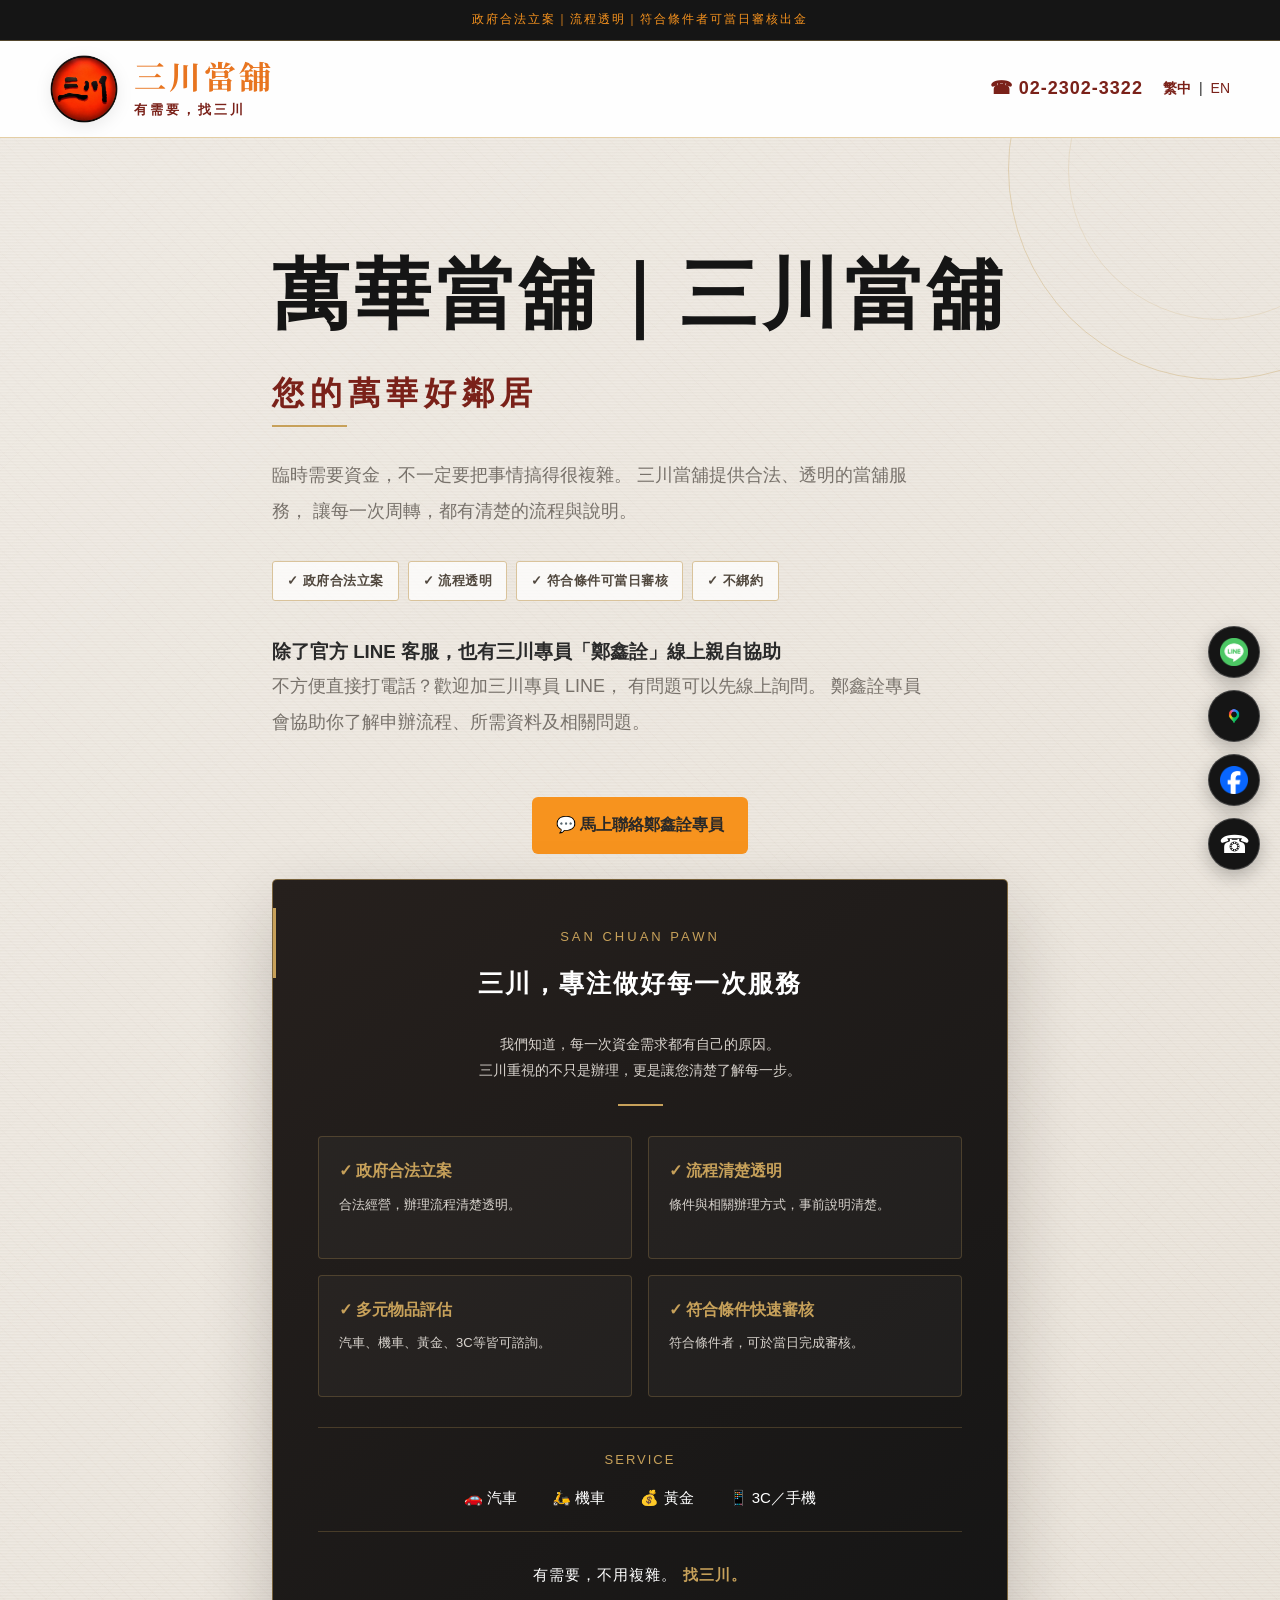
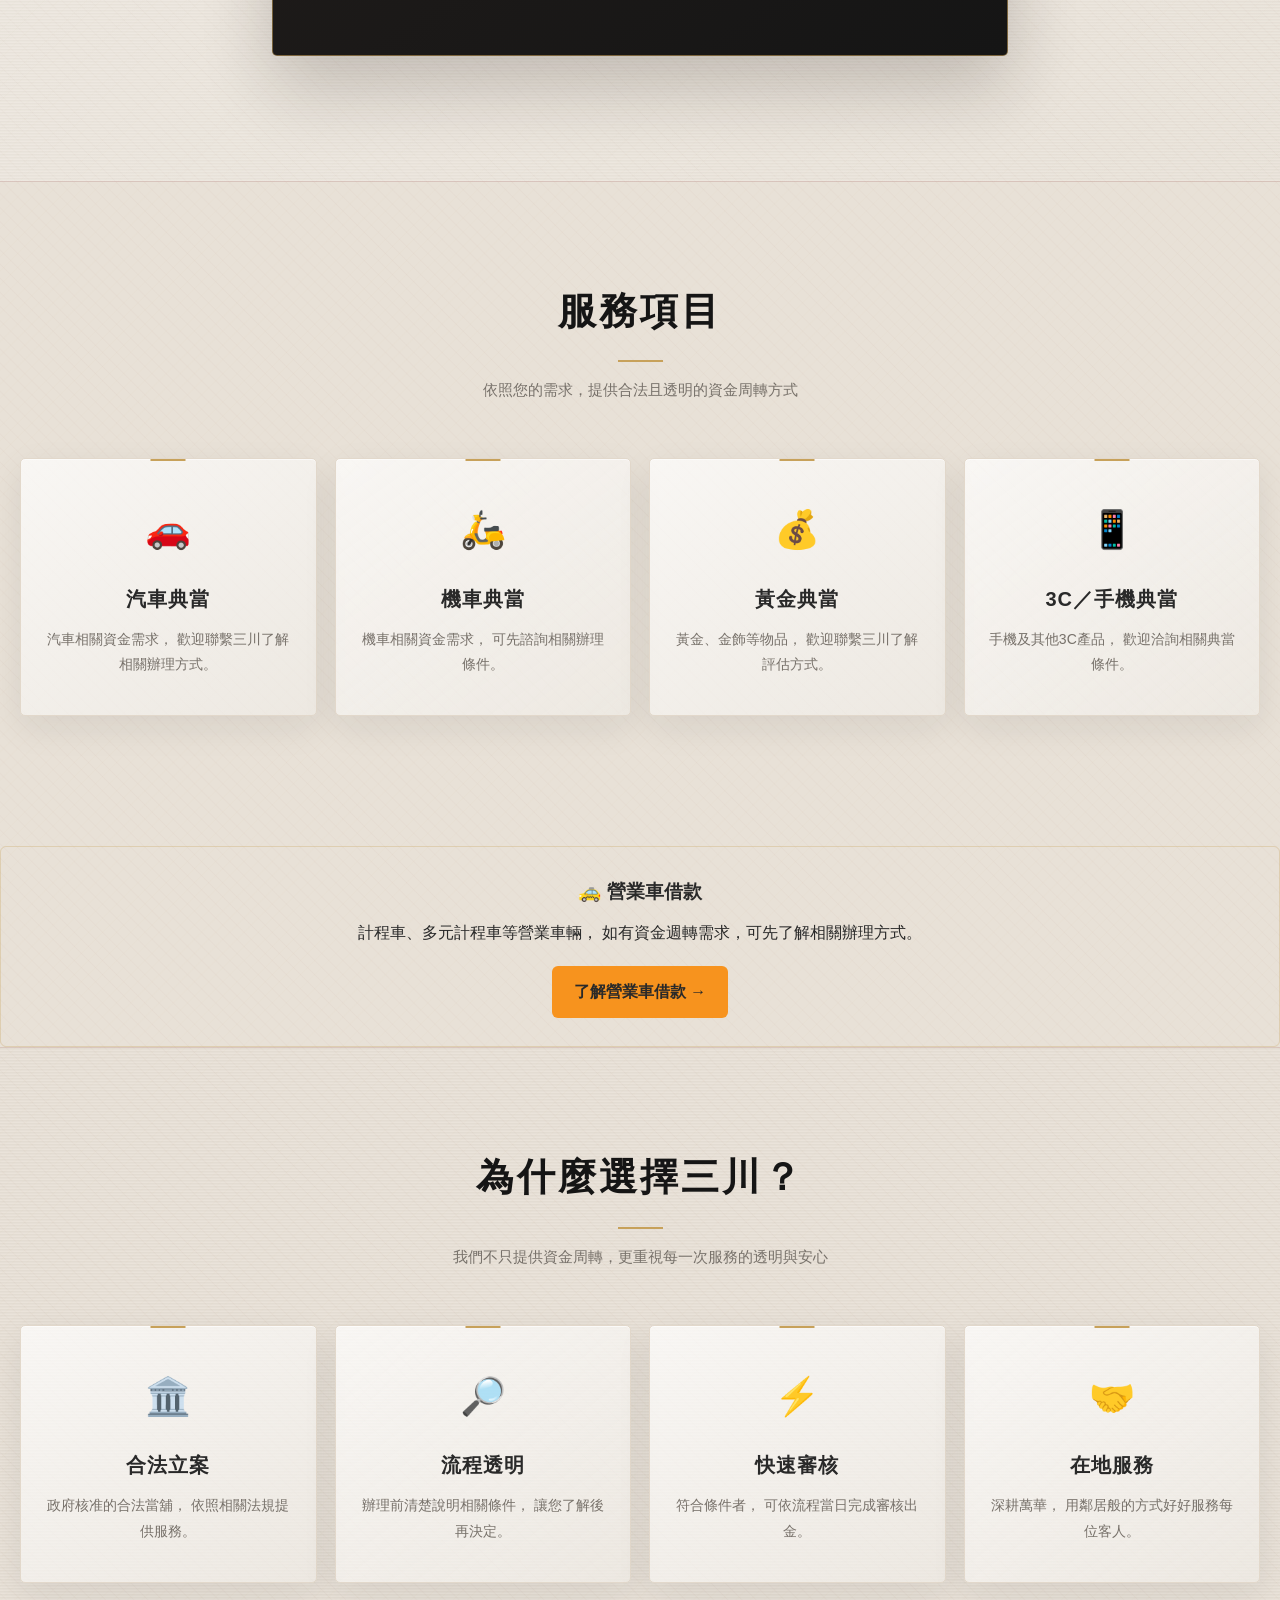
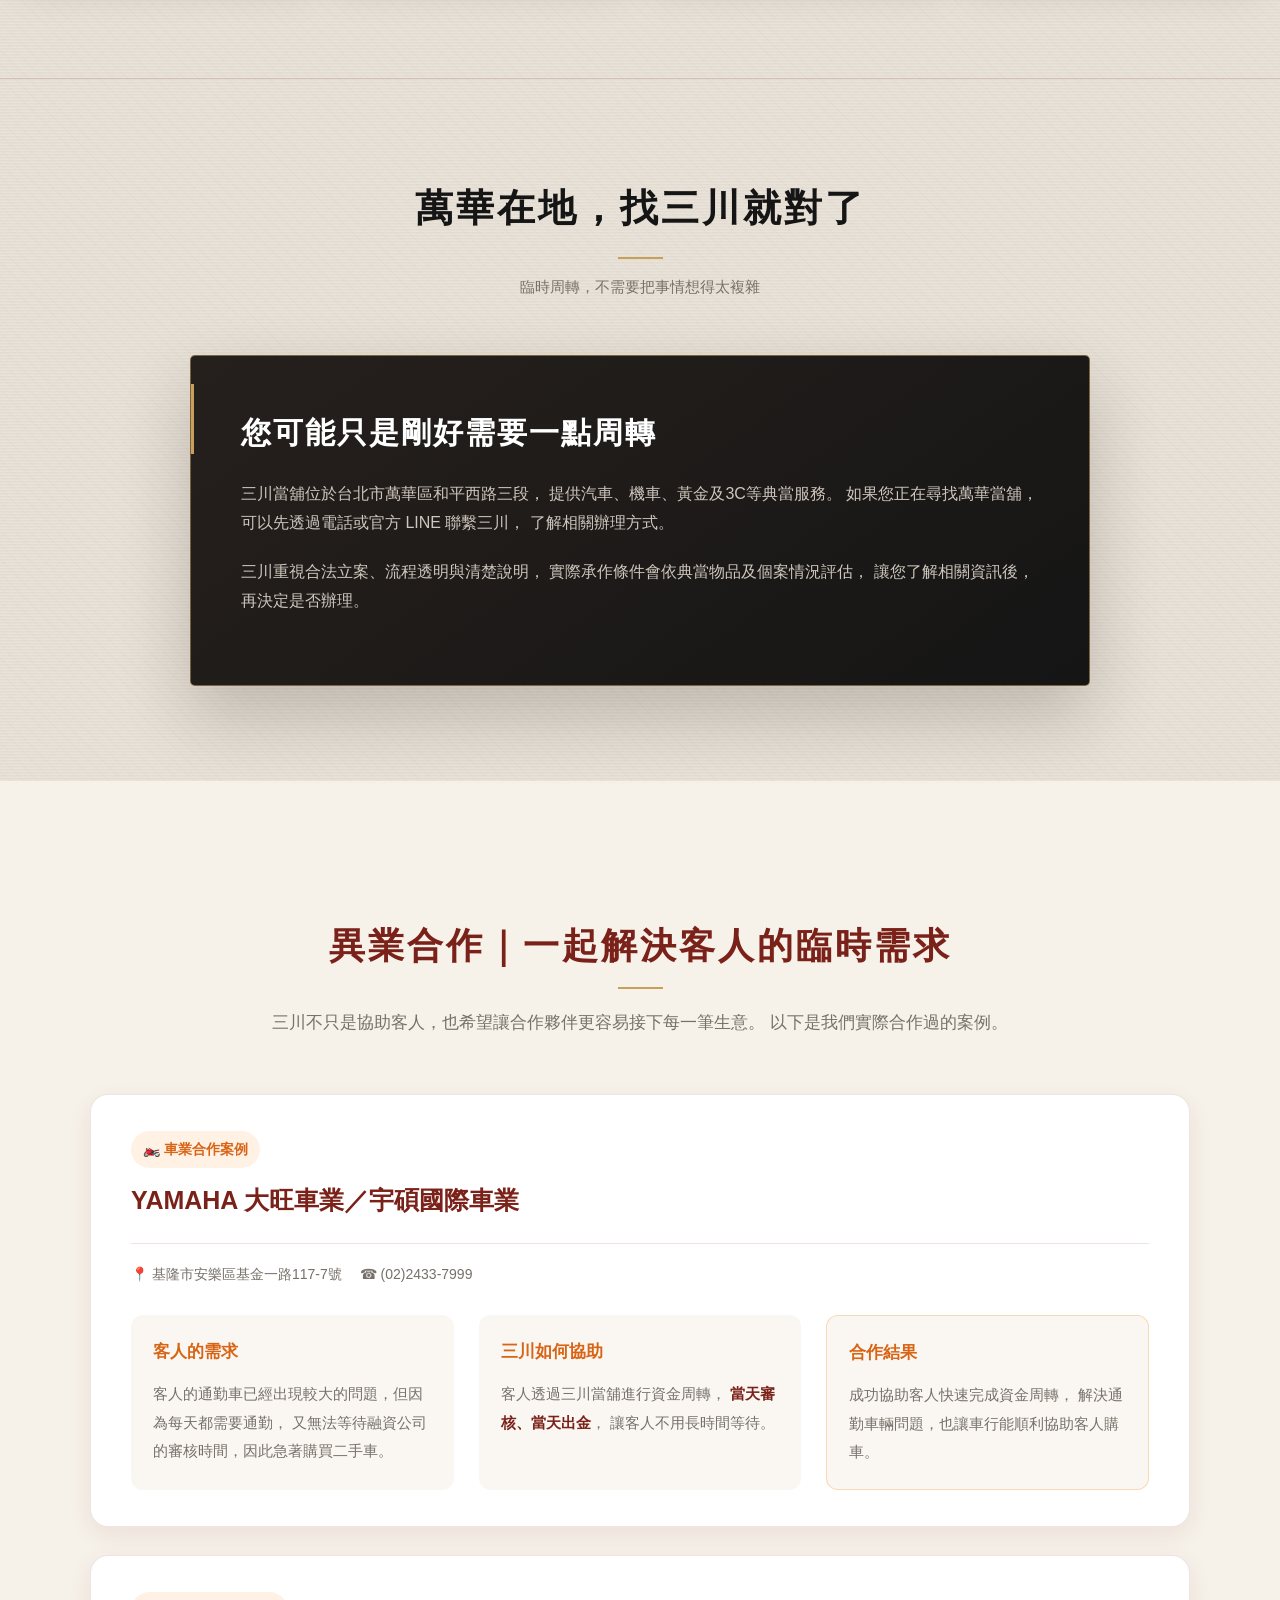
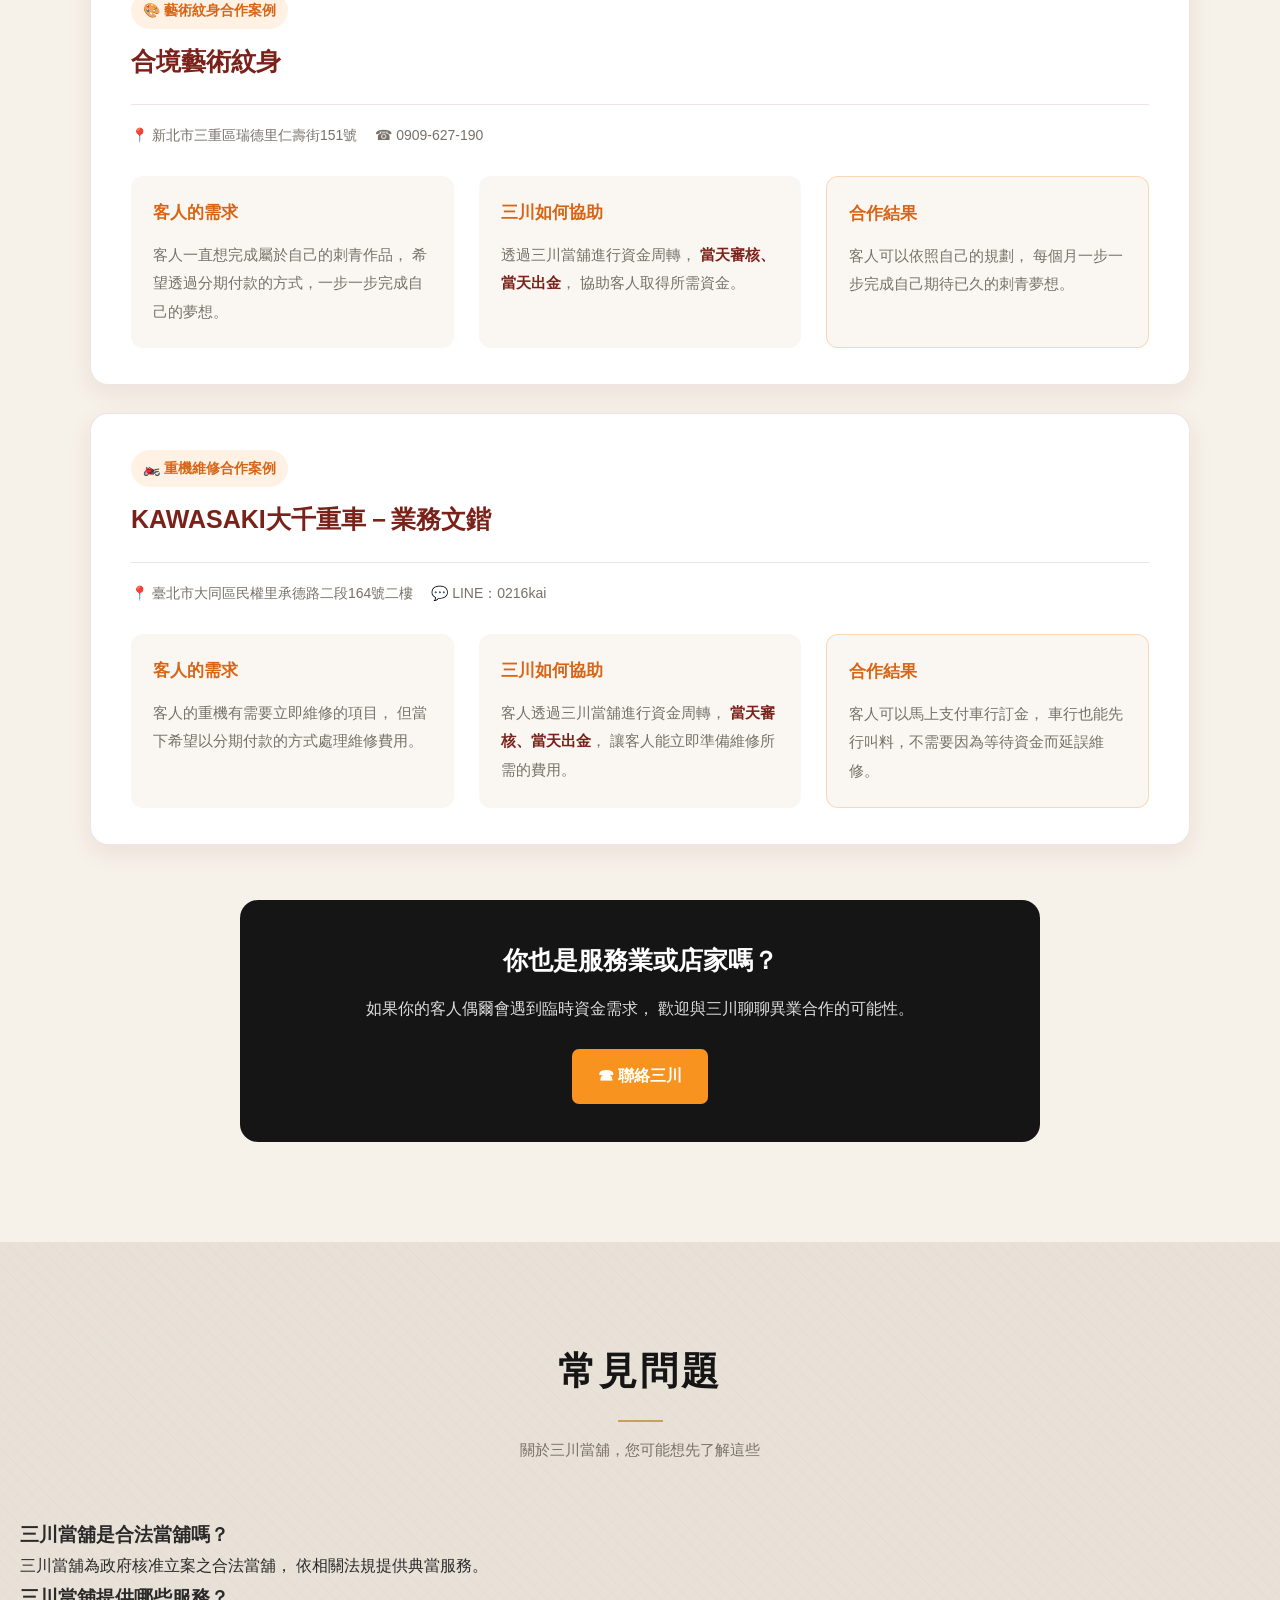
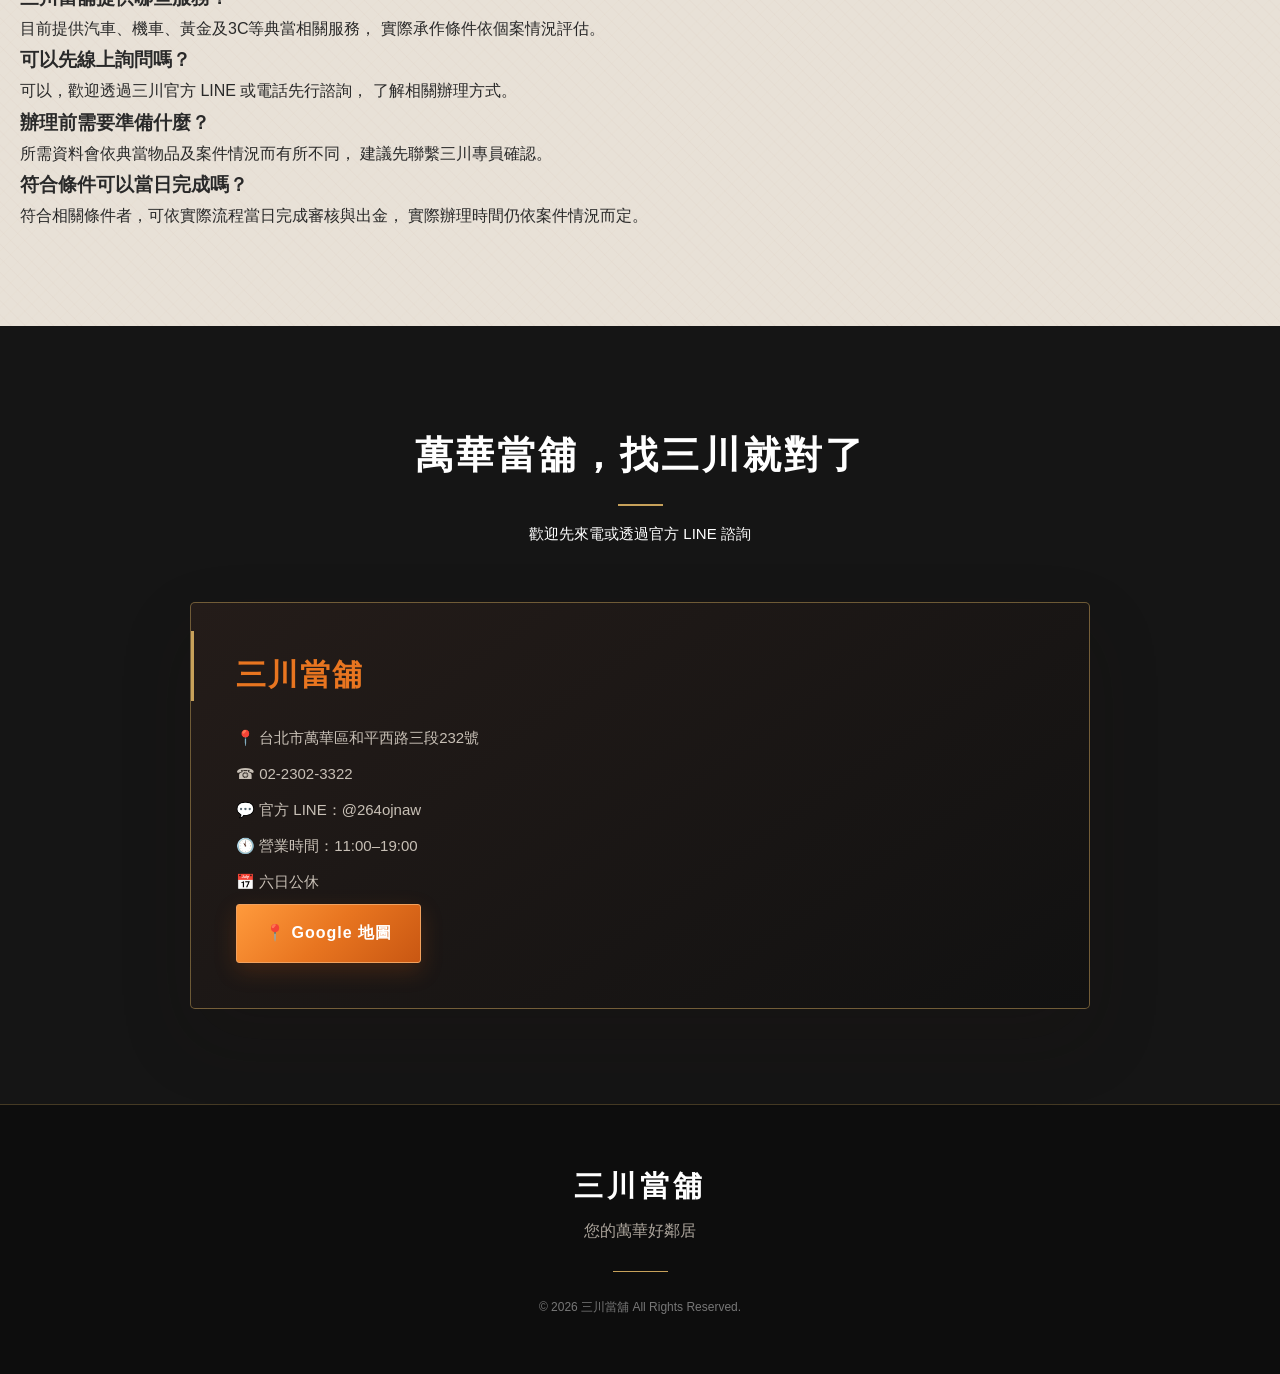
==== commit 061054c8: "Update index.html" ====
--- a/index.html
+++ b/index.html
@@ -56,65 +56,47 @@
 
     <!-- ===== 右側浮動聯絡按鈕 ===== -->
 
-    <div class="floating-contact">
-
-      <a
-        href="https://lin.ee/TWlwBk6"
-        class="floating-line"
-        target="_blank"
-        rel="noopener noreferrer"
-        aria-label="官方 LINE"
-      >
-
-        <img
-          src="line-icon.png"
-          alt="LINE 官方帳號"
-        >
-
-        <span class="floating-label">
-          官方 LINE
-        </span>
-
-      </a>
-
-
-      <a
-        href="https://www.facebook.com/profile.php?id=61583611634814&locale=zh_TW"
-        class="floating-facebook"
-        target="_blank"
-        rel="noopener noreferrer"
-        aria-label="Facebook"
-      >
-
-        <img
-          src="facebook-icon.png"
-          alt="三川當舖 Facebook"
-        >
-
-        <span class="floating-label">
-          Facebook
-        </span>
-
-      </a>
-
-
-      <a
-        href="tel:0223023322"
-        class="floating-phone"
-        aria-label="電話聯絡"
-      >
-
-        <span class="phone-icon">
-          ☎
-        </span>
-
-        <span class="floating-label">
-          02-2302-3322
-        </span>
-
-      </a>
-
-    </div>
+<div class="floating-contact">
+
+  <!-- 官方 LINE -->
+  <a href="https://lin.ee/TWlwBk6"
+     class="floating-line"
+     target="_blank"
+     rel="noopener noreferrer"
+     aria-label="官方 LINE">
+    <img src="line-icon.png" alt="LINE 官方帳號">
+    <span class="floating-label">官方 LINE</span>
+  </a>
+
+  <!-- Google 地圖 -->
+  <a href="https://www.google.com/maps/search/?api=1&query=台北市萬華區和平西路三段232號"
+     class="floating-map"
+     target="_blank"
+     rel="noopener noreferrer"
+     aria-label="Google 地圖">
+    <img src="google-maps-icon.png" alt="Google 地圖">
+    <span class="floating-label">Google 地圖</span>
+  </a>
+
+  <!-- Facebook -->
+  <a href="https://www.facebook.com/profile.php?id=61583611634814&locale=zh_TW"
+     class="floating-facebook"
+     target="_blank"
+     rel="noopener noreferrer"
+     aria-label="Facebook">
+    <img src="facebook-icon.png" alt="三川當舖 Facebook">
+    <span class="floating-label">Facebook</span>
+  </a>
+
+  <!-- 電話 -->
+  <a href="tel:0223023322"
+     class="floating-phone"
+     aria-label="電話聯絡">
+    <span class="phone-icon">☎</span>
+    <span class="floating-label">02-2302-3322</span>
+  </a>
+
+</div>
   
  <div class="topbar" style="color: #F7931E;">
    政府合法立案｜流程透明｜符合條件者可當日審核出金
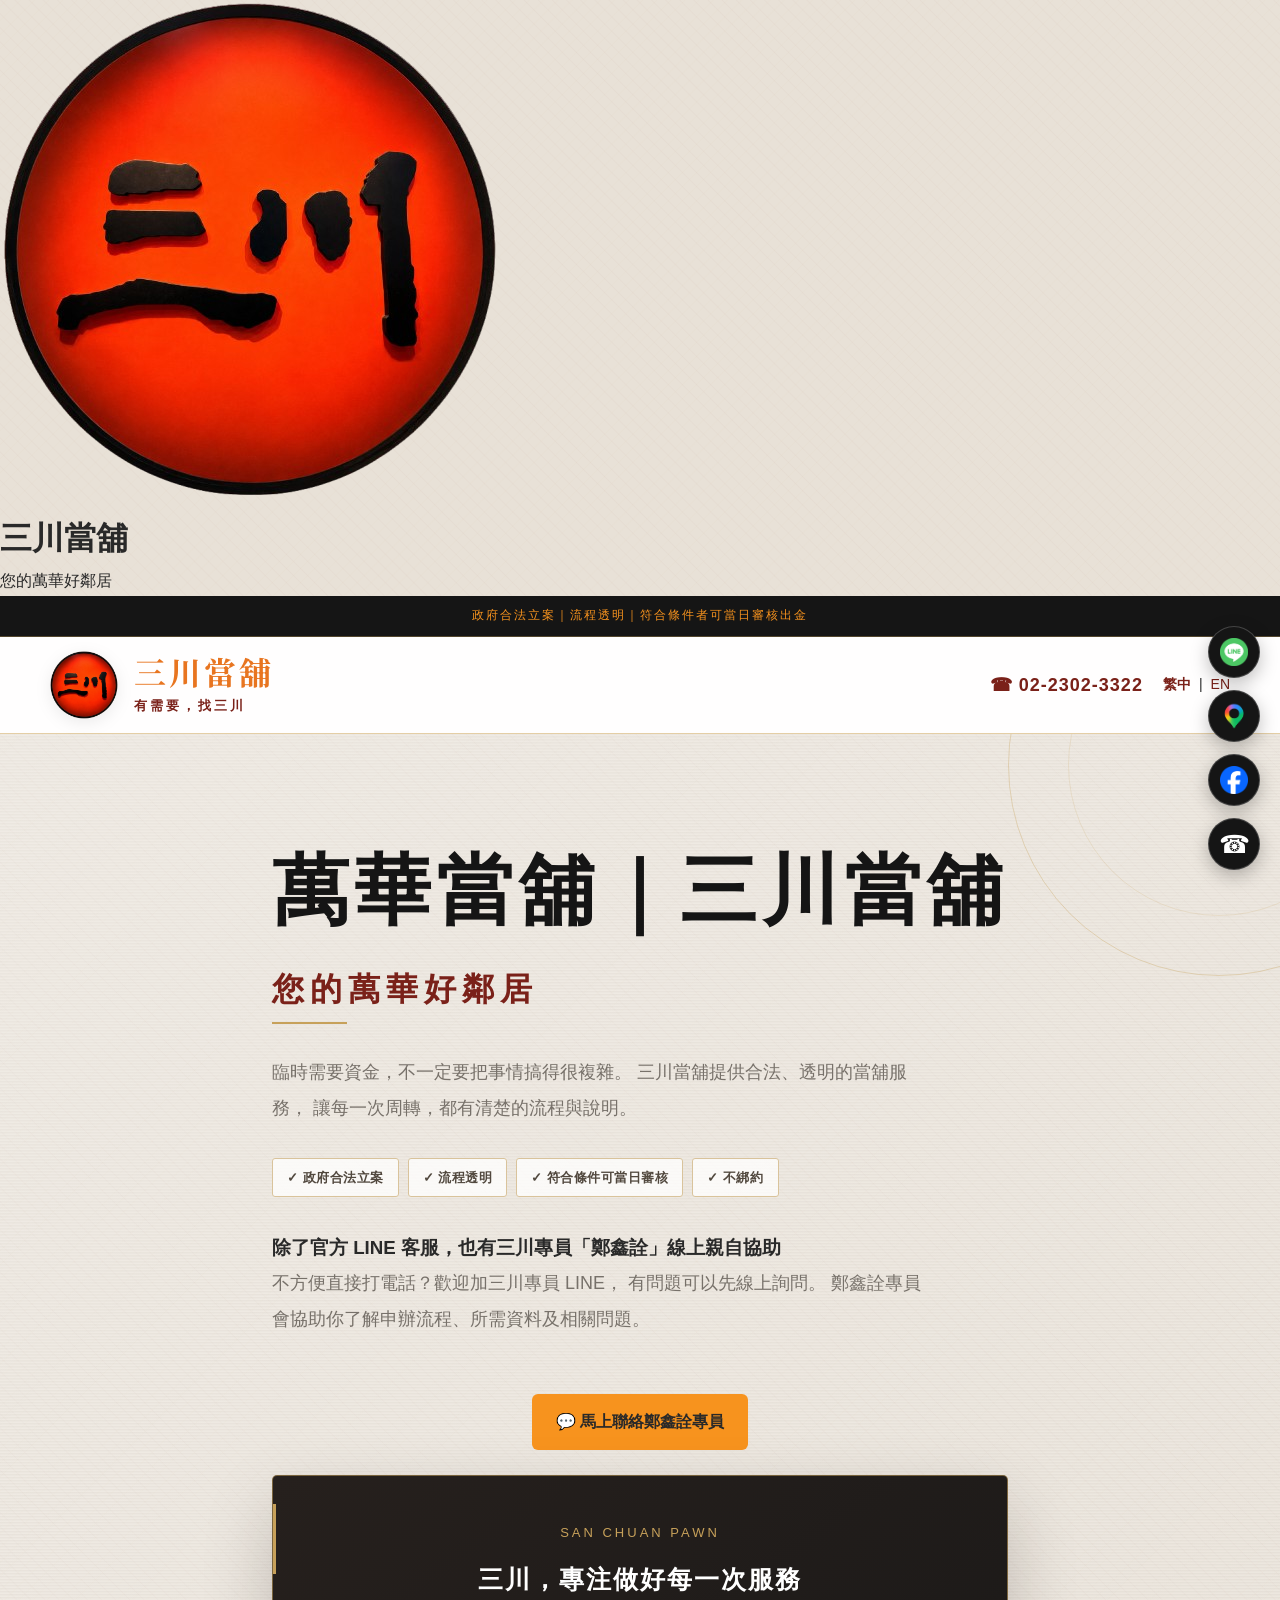
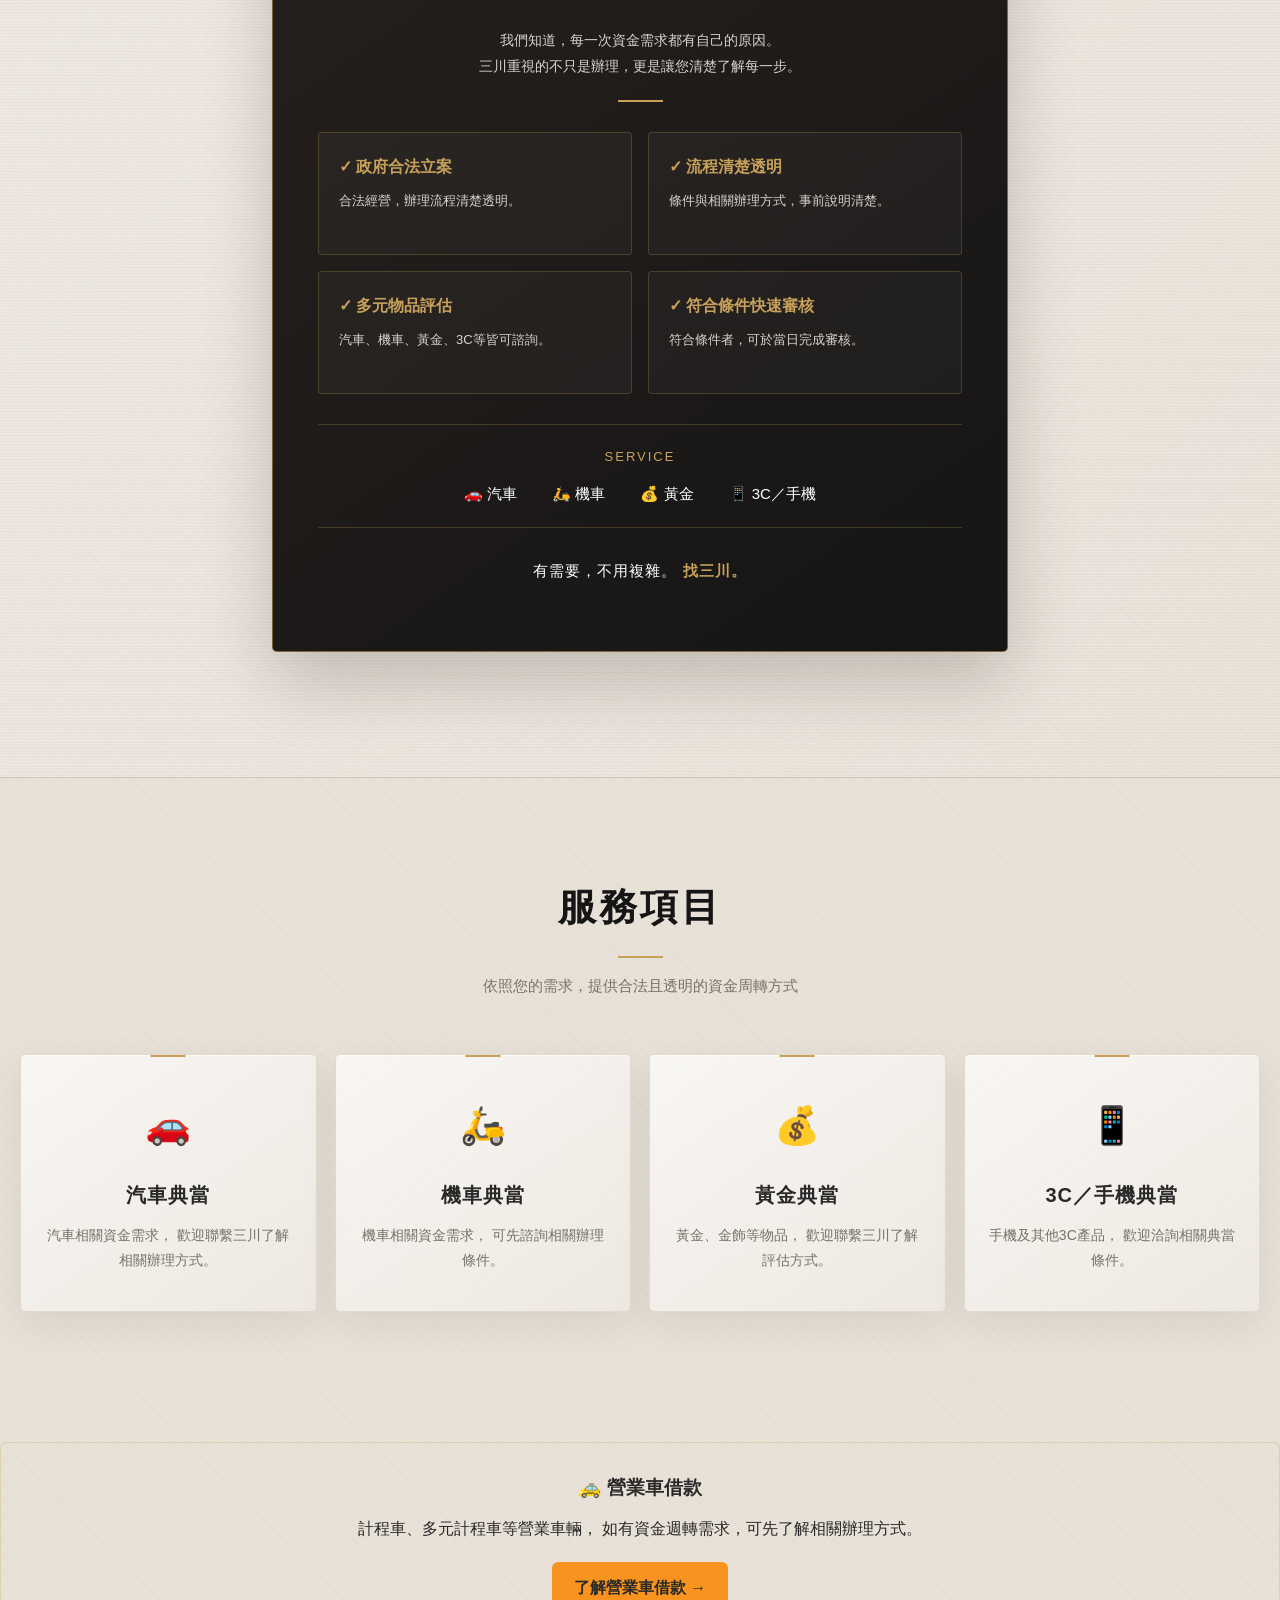
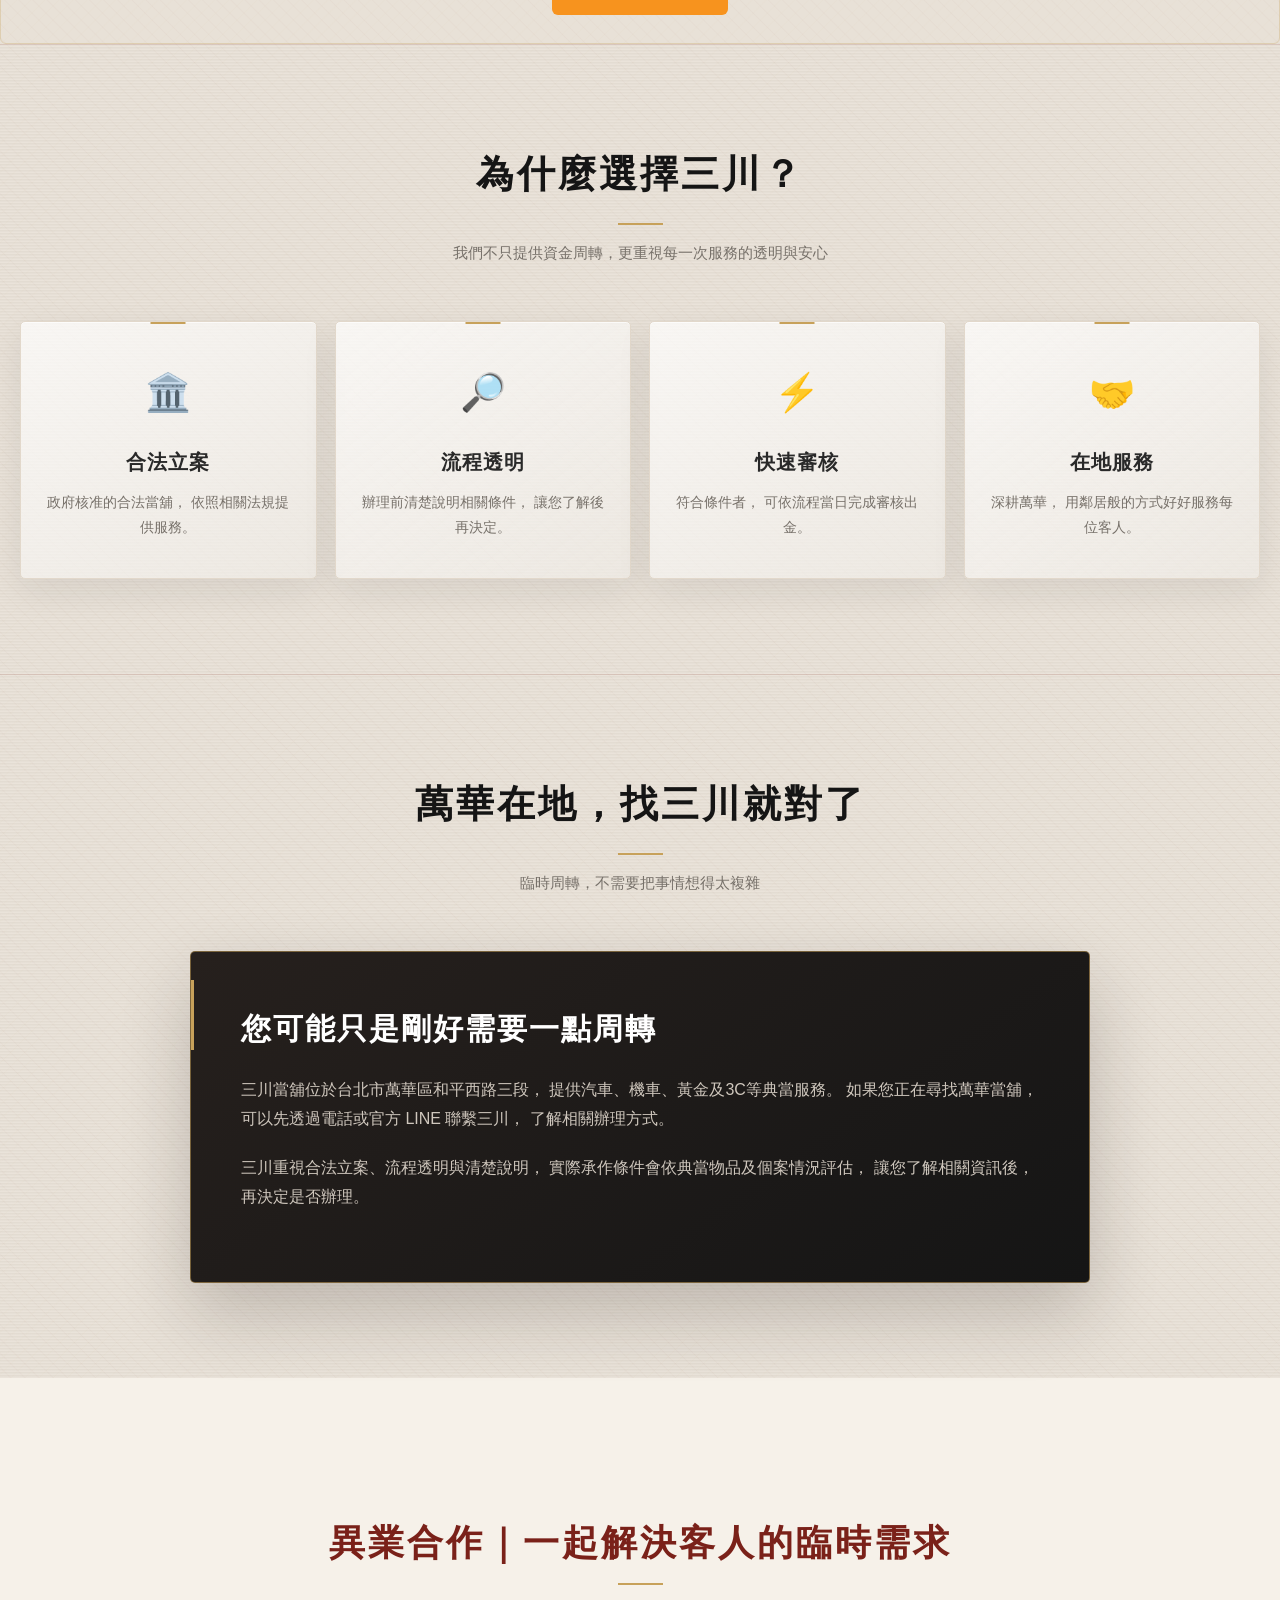
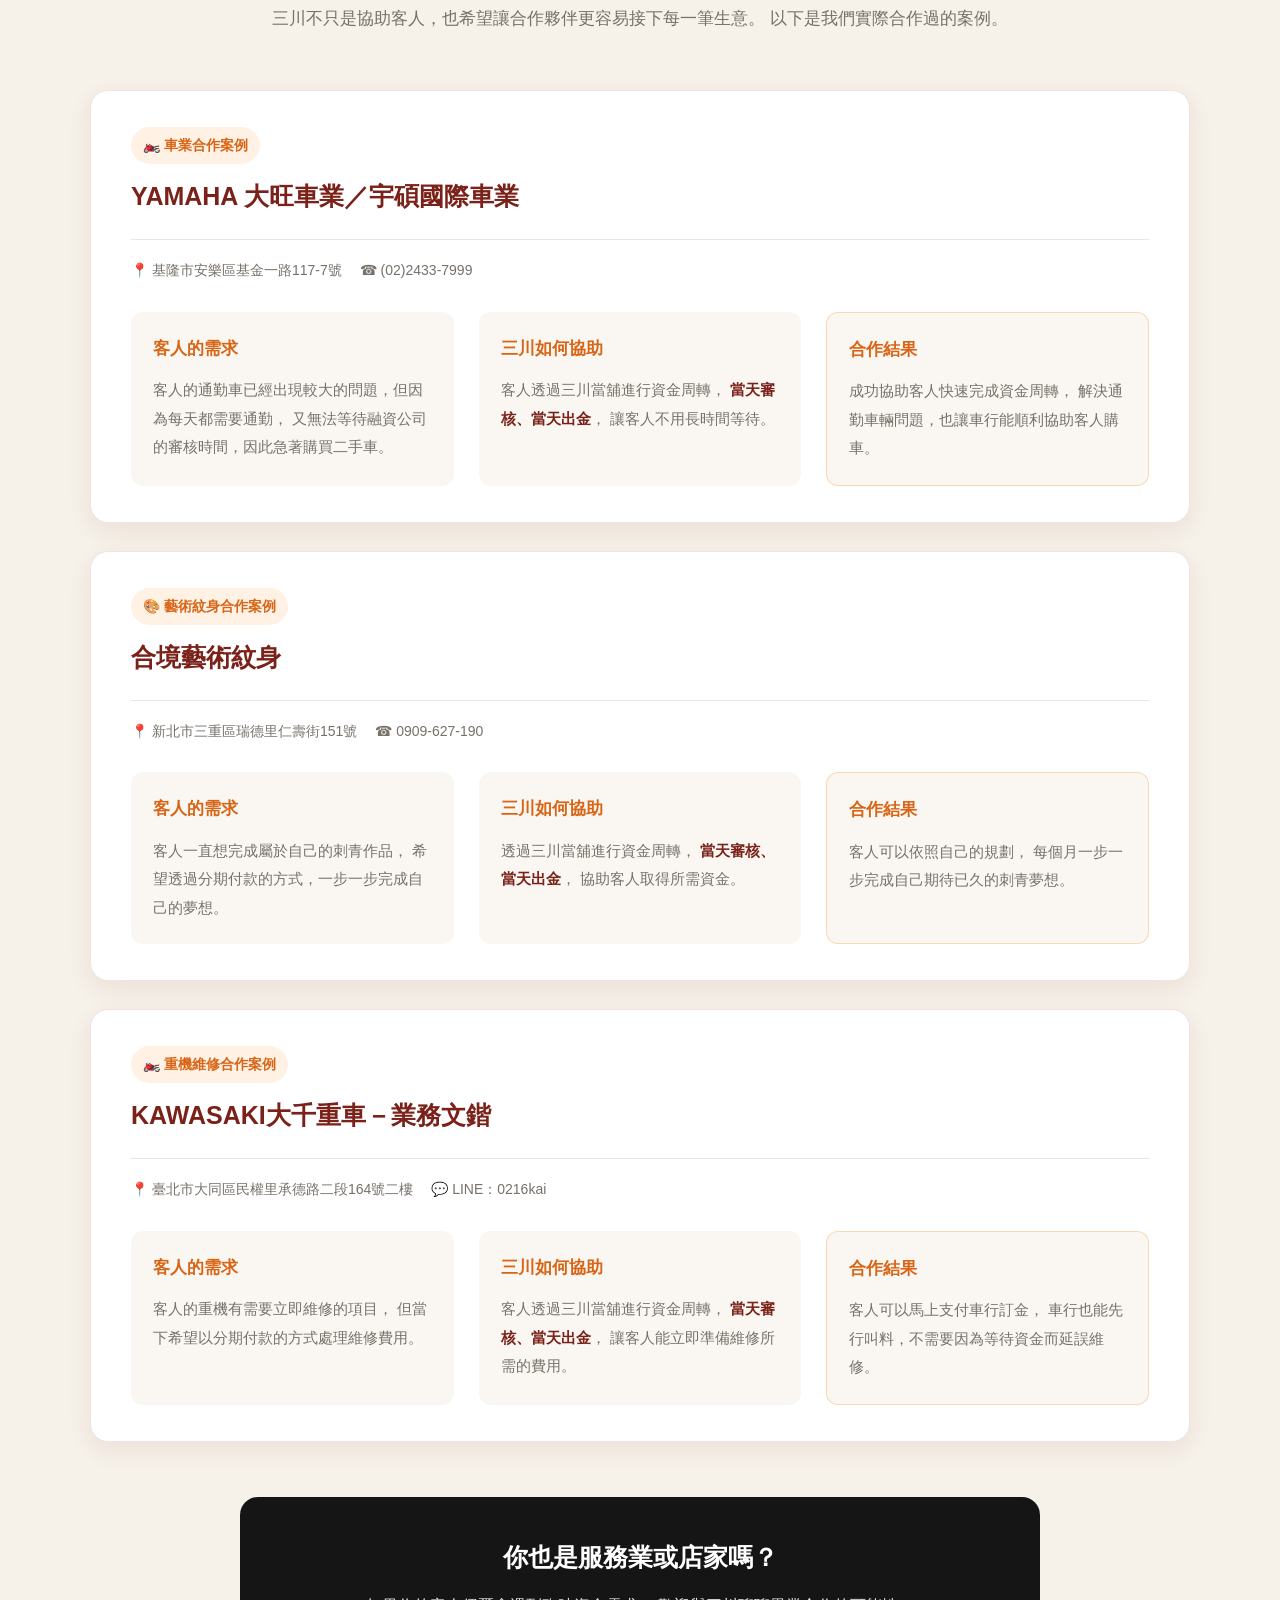
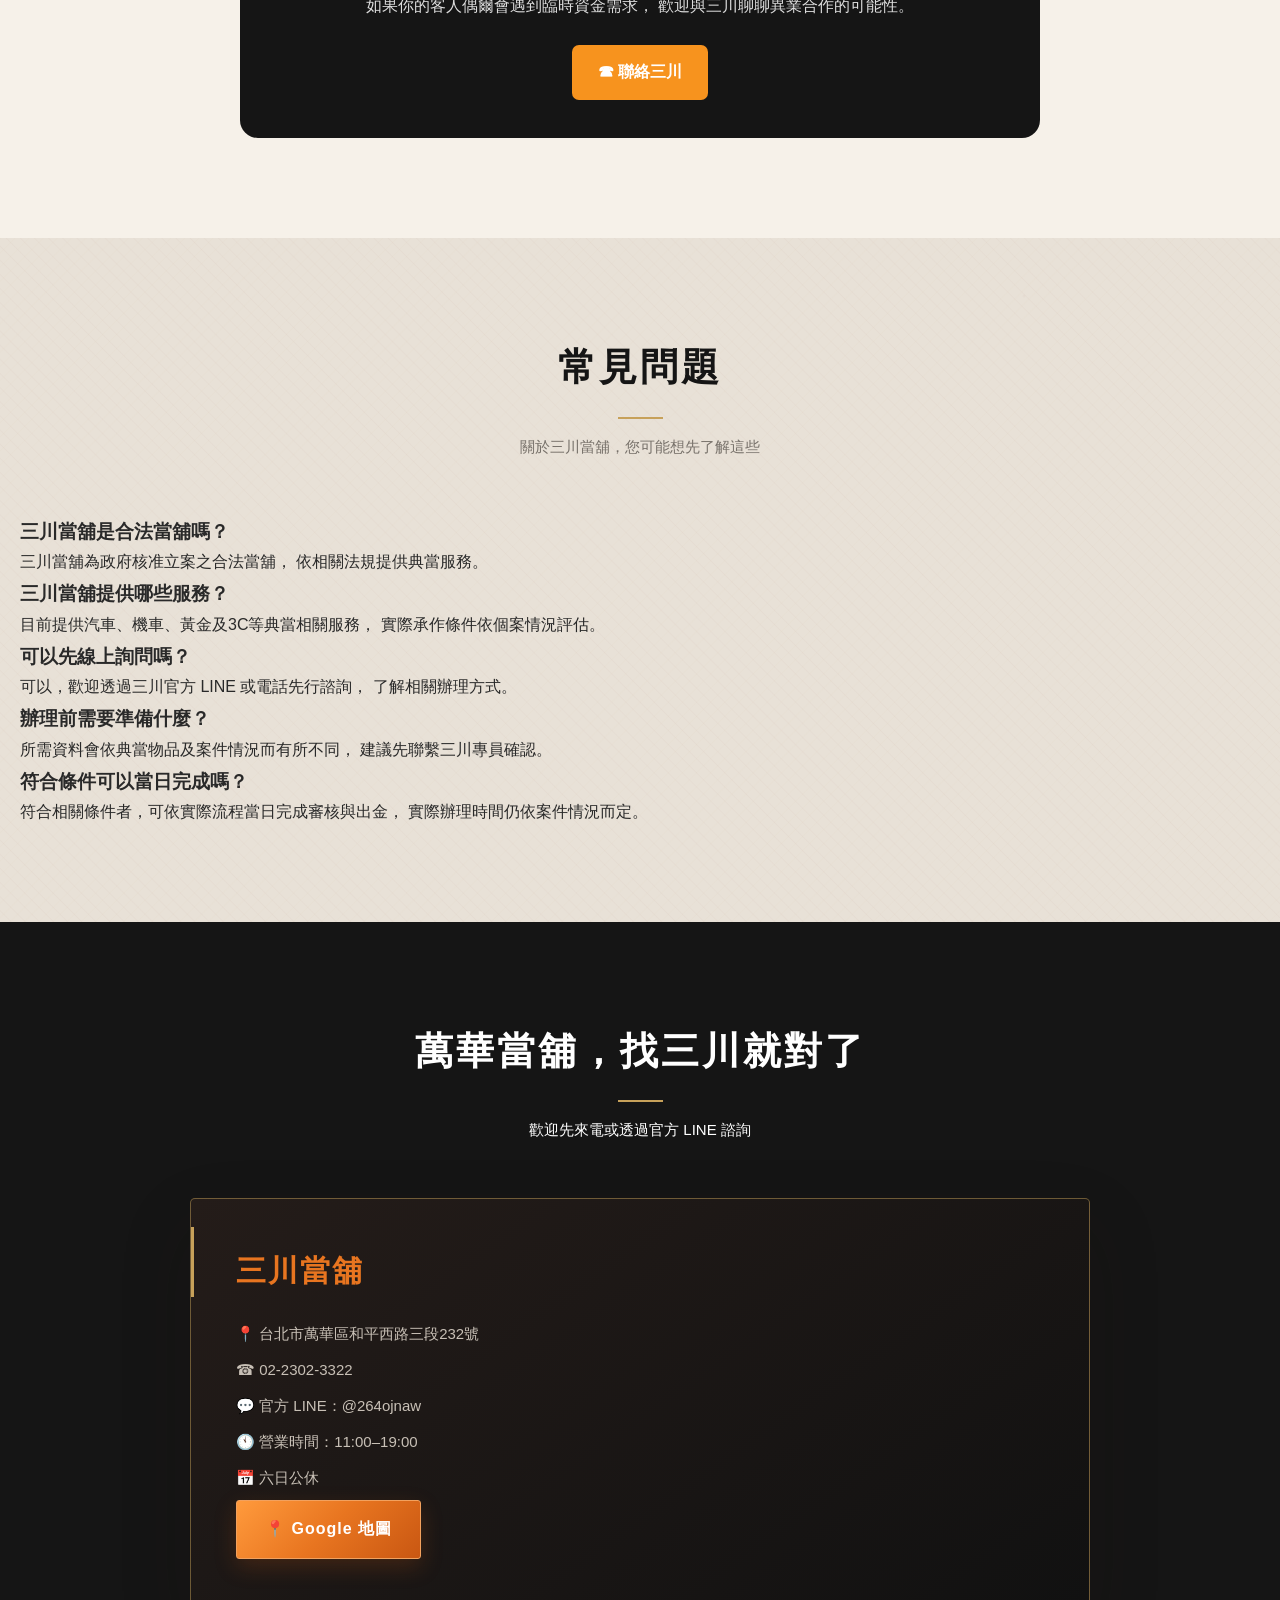
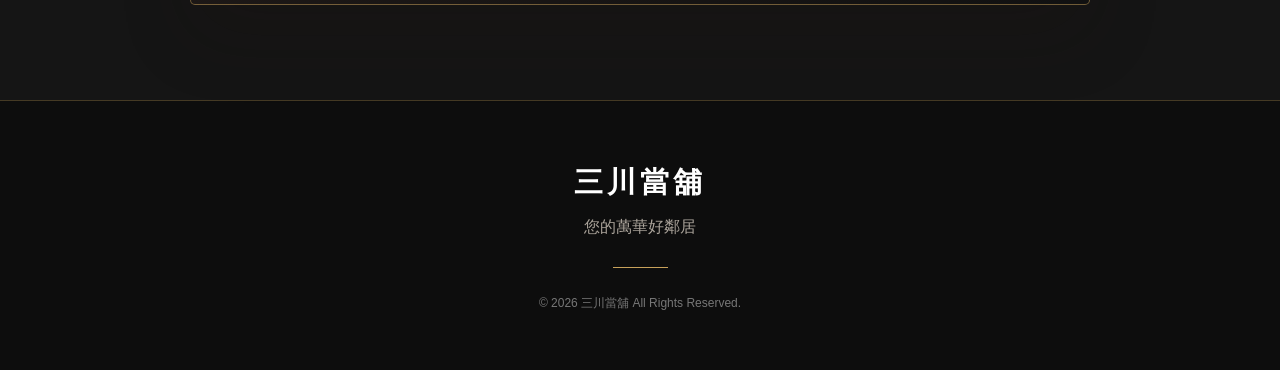
==== commit 57badc2b: "Add site opening animation to index.html Add opening animation section with logo and text" ====
--- a/index.html
+++ b/index.html
@@ -54,6 +54,21 @@
 
 <body>
 
+<!-- ===== 三川網站開場動畫 ===== -->
+<div id="site-opening">
+
+    <div class="opening-content">
+
+        <img src="logo.png" class="opening-logo" alt="三川當舖">
+
+        <h1>三川當舖</h1>
+
+        <p>您的萬華好鄰居</p>
+
+    </div>
+
+</div>
+  
     <!-- ===== 右側浮動聯絡按鈕 ===== -->
 
 <div class="floating-contact">
--- a/style.css
+++ b/style.css
@@ -1335,3 +1335,136 @@
 
       color: #FFFFFF;
     }
+    .floating-map {
+      display: flex;
+      align-items: center;
+      justify-content: center;
+    }
+
+    .floating-map img {
+      width: 24px;
+      height: 24px;
+      object-fit: contain;
+    }
+
+
+/* ===== 懸浮按鈕動畫 ===== */
+
+/* 按鈕輕微上下浮動 */
+.floating-contact a {
+    transition: all 0.3s ease;
+    animation: floatingButton 3s ease-in-out infinite;
+}
+
+/* 滑鼠移上去 */
+.floating-contact a:hover {
+    transform: translateY(-5px) scale(1.08);
+}
+
+/* 圖示微微放大 */
+.floating-contact a img,
+.floating-contact .phone-icon {
+    transition: transform 0.3s ease;
+}
+
+.floating-contact a:hover img,
+.floating-contact a:hover .phone-icon {
+    transform: scale(1.15);
+}
+
+/* 上下浮動動畫 */
+@keyframes floatingButton {
+    0%, 100% {
+        transform: translateY(0);
+    }
+
+    50% {
+        transform: translateY(-4px);
+    }
+}
+
+/* Google 地圖偶爾提醒動畫 */
+.floating-map {
+    animation: mapAttention 4s ease-in-out infinite;
+}
+
+@keyframes mapAttention {
+    0%, 75%, 100% {
+        transform: scale(1);
+    }
+
+    80% {
+        transform: scale(1.12);
+    }
+
+    85% {
+        transform: scale(0.96);
+    }
+
+    90% {
+        transform: scale(1.08);
+    }
+
+    95% {
+        transform: scale(1);
+    }
+}
+
+/* ===== 網站進場動畫 ===== */
+
+/* Hero 背景先顯示 */
+.hero {
+    opacity: 0;
+    animation: heroFadeIn 1s ease forwards;
+}
+
+/* Hero 裡面的文字 */
+.hero h1 {
+    opacity: 0;
+    transform: translateY(20px);
+    animation: textFadeIn 1.2s ease forwards;
+    animation-delay: 0.8s;
+}
+
+/* Hero 副文字 */
+.hero p {
+    opacity: 0;
+    transform: translateY(15px);
+    animation: textFadeIn 1.2s ease forwards;
+    animation-delay: 1.3s;
+}
+
+/* Hero 按鈕 */
+.hero .btn,
+.hero .hero-tags {
+    opacity: 0;
+    transform: translateY(15px);
+    animation: textFadeIn 1s ease forwards;
+    animation-delay: 1.8s;
+}
+
+
+/* 背景淡入 */
+@keyframes heroFadeIn {
+    from {
+        opacity: 0;
+    }
+
+    to {
+        opacity: 1;
+    }
+}
+
+
+/* 文字往上＋淡入 */
+@keyframes textFadeIn {
+    from {
+        opacity: 0;
+        transform: translateY(20px);
+    }
+
+    to {
+        opacity: 1;
+        transform: translateY(0);
+    }
+}
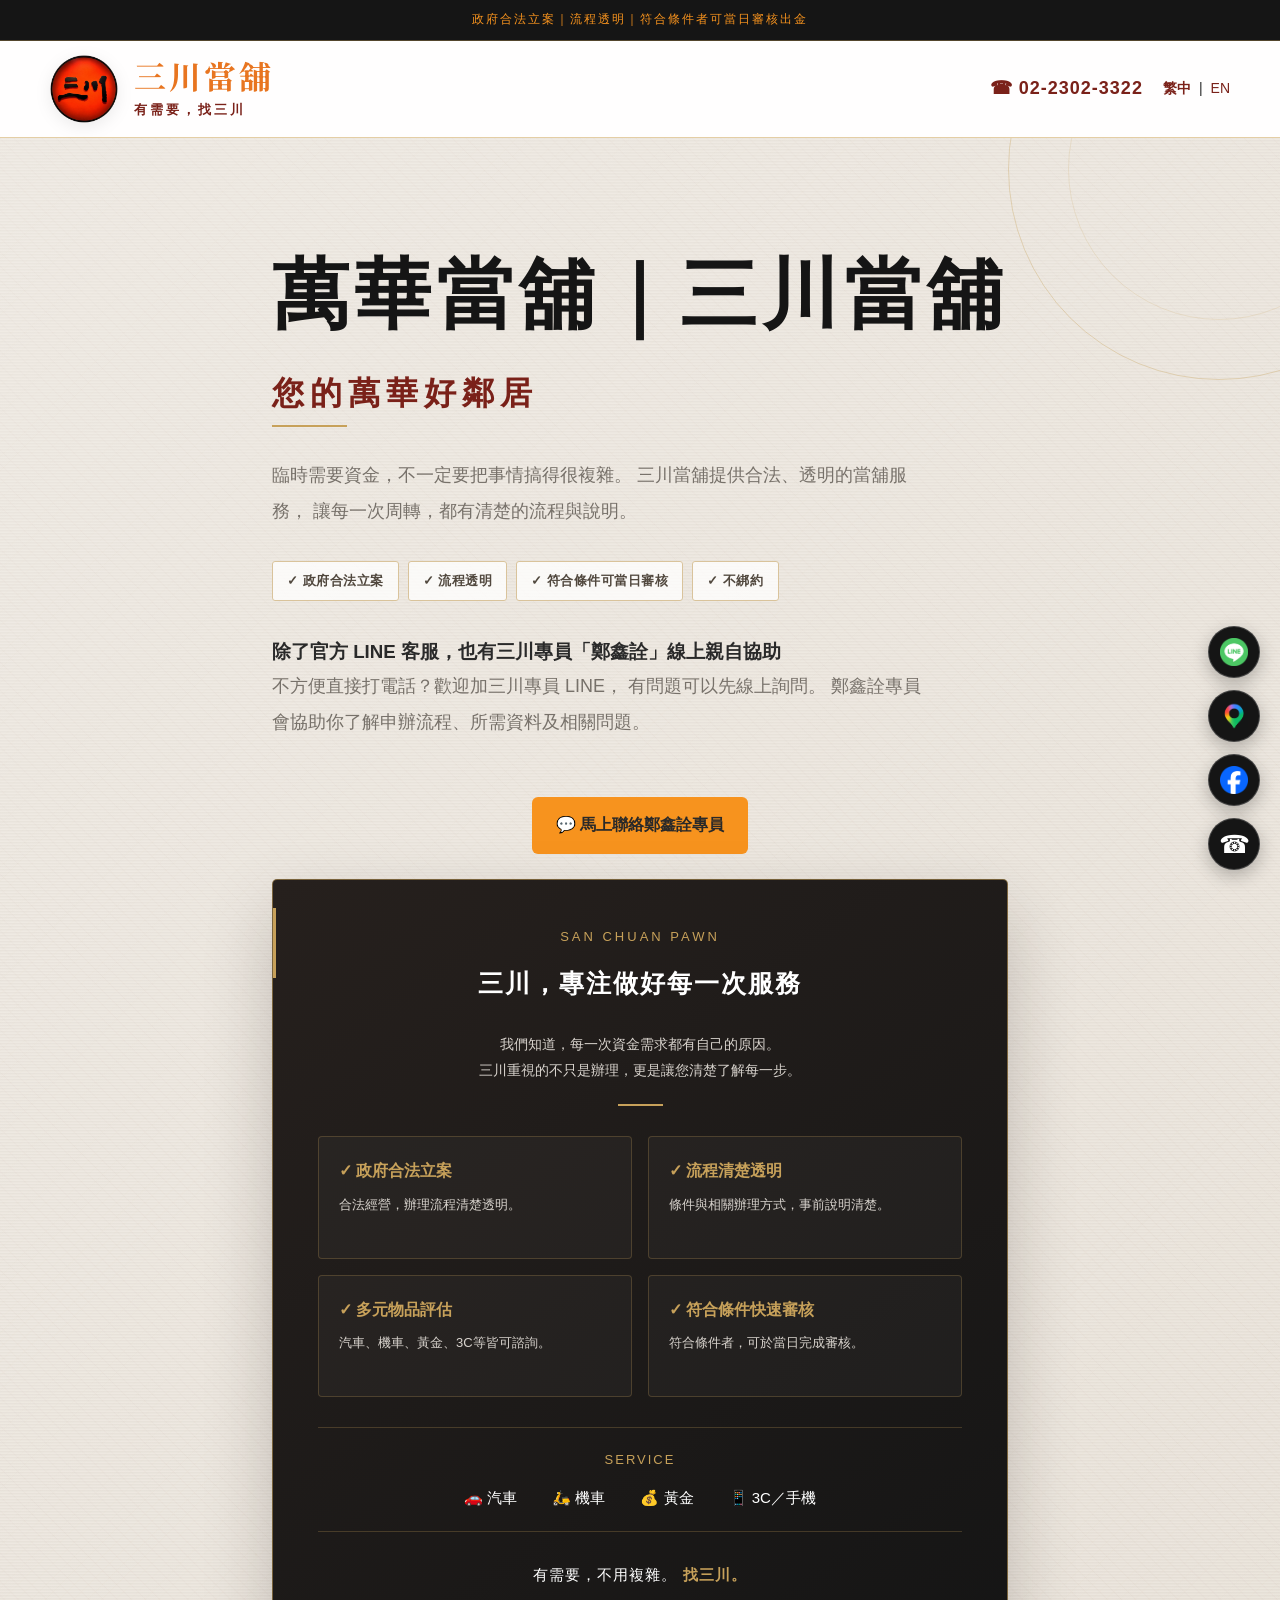
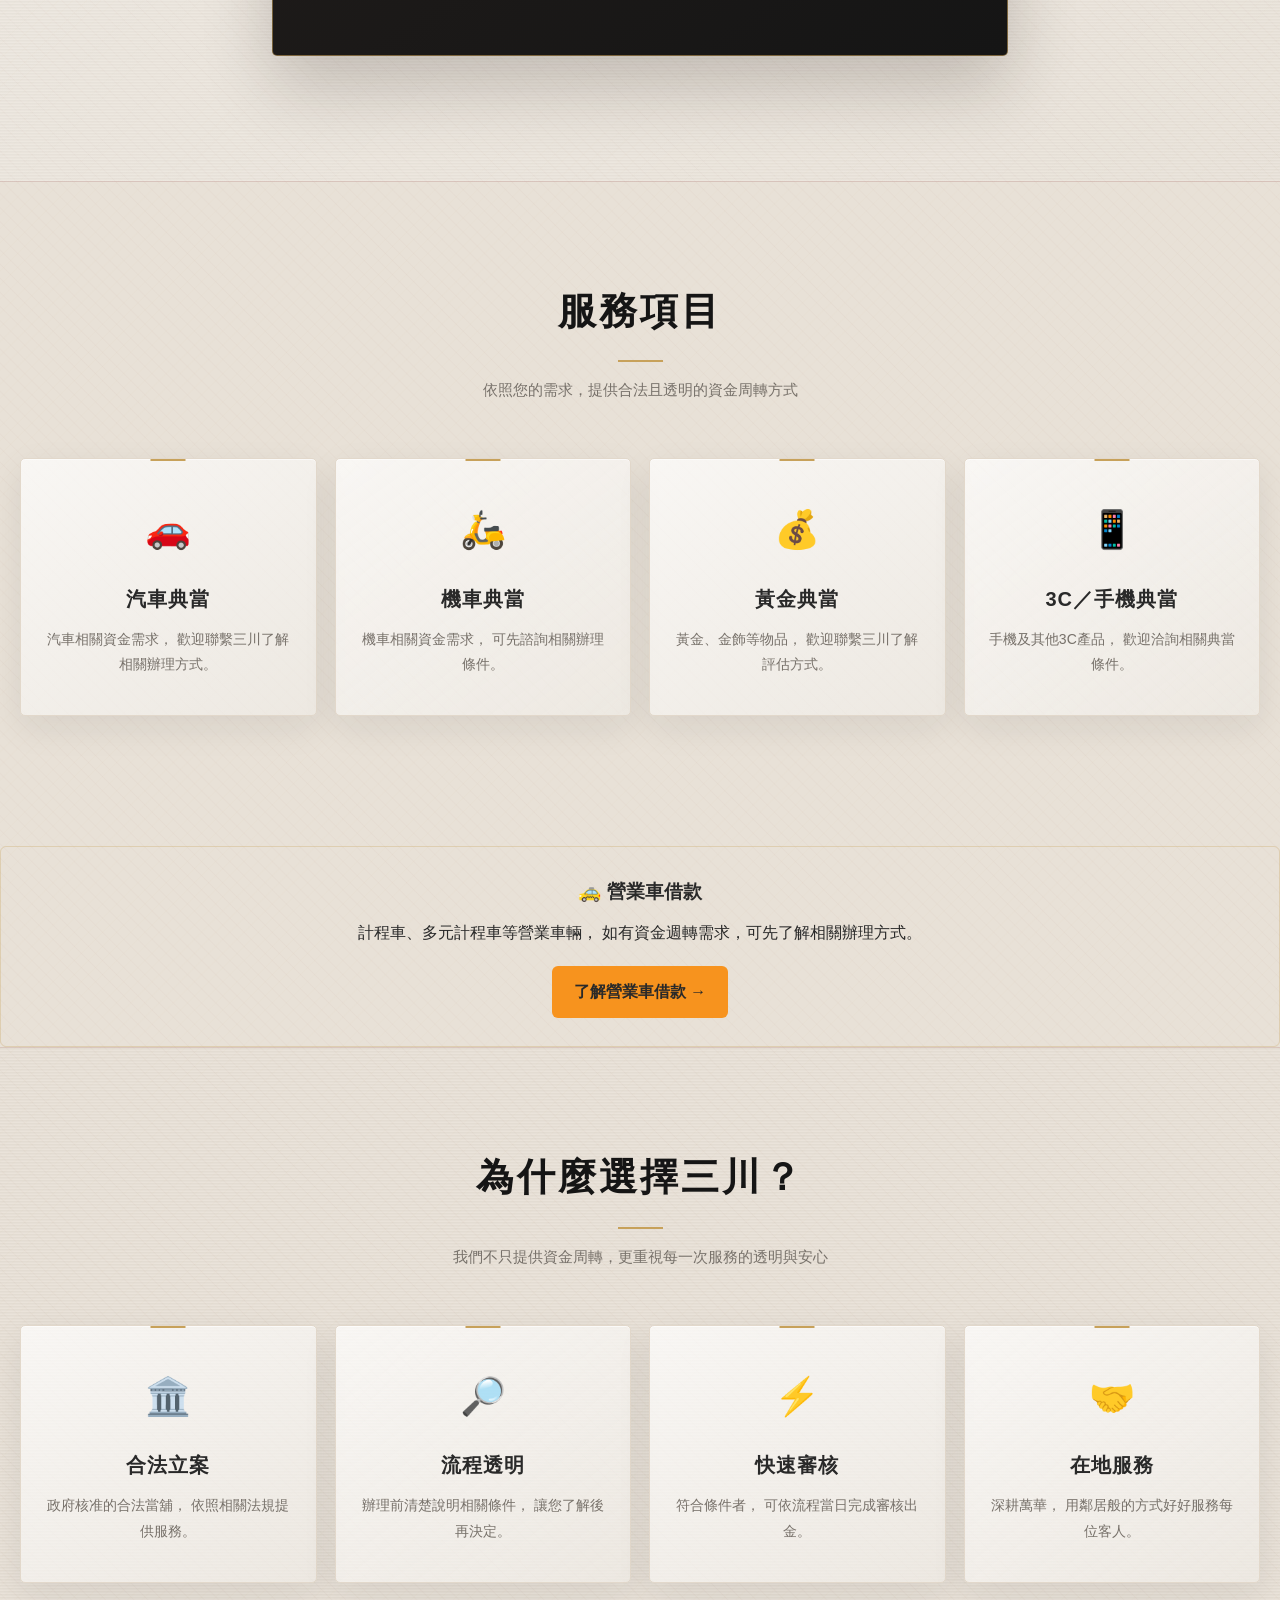
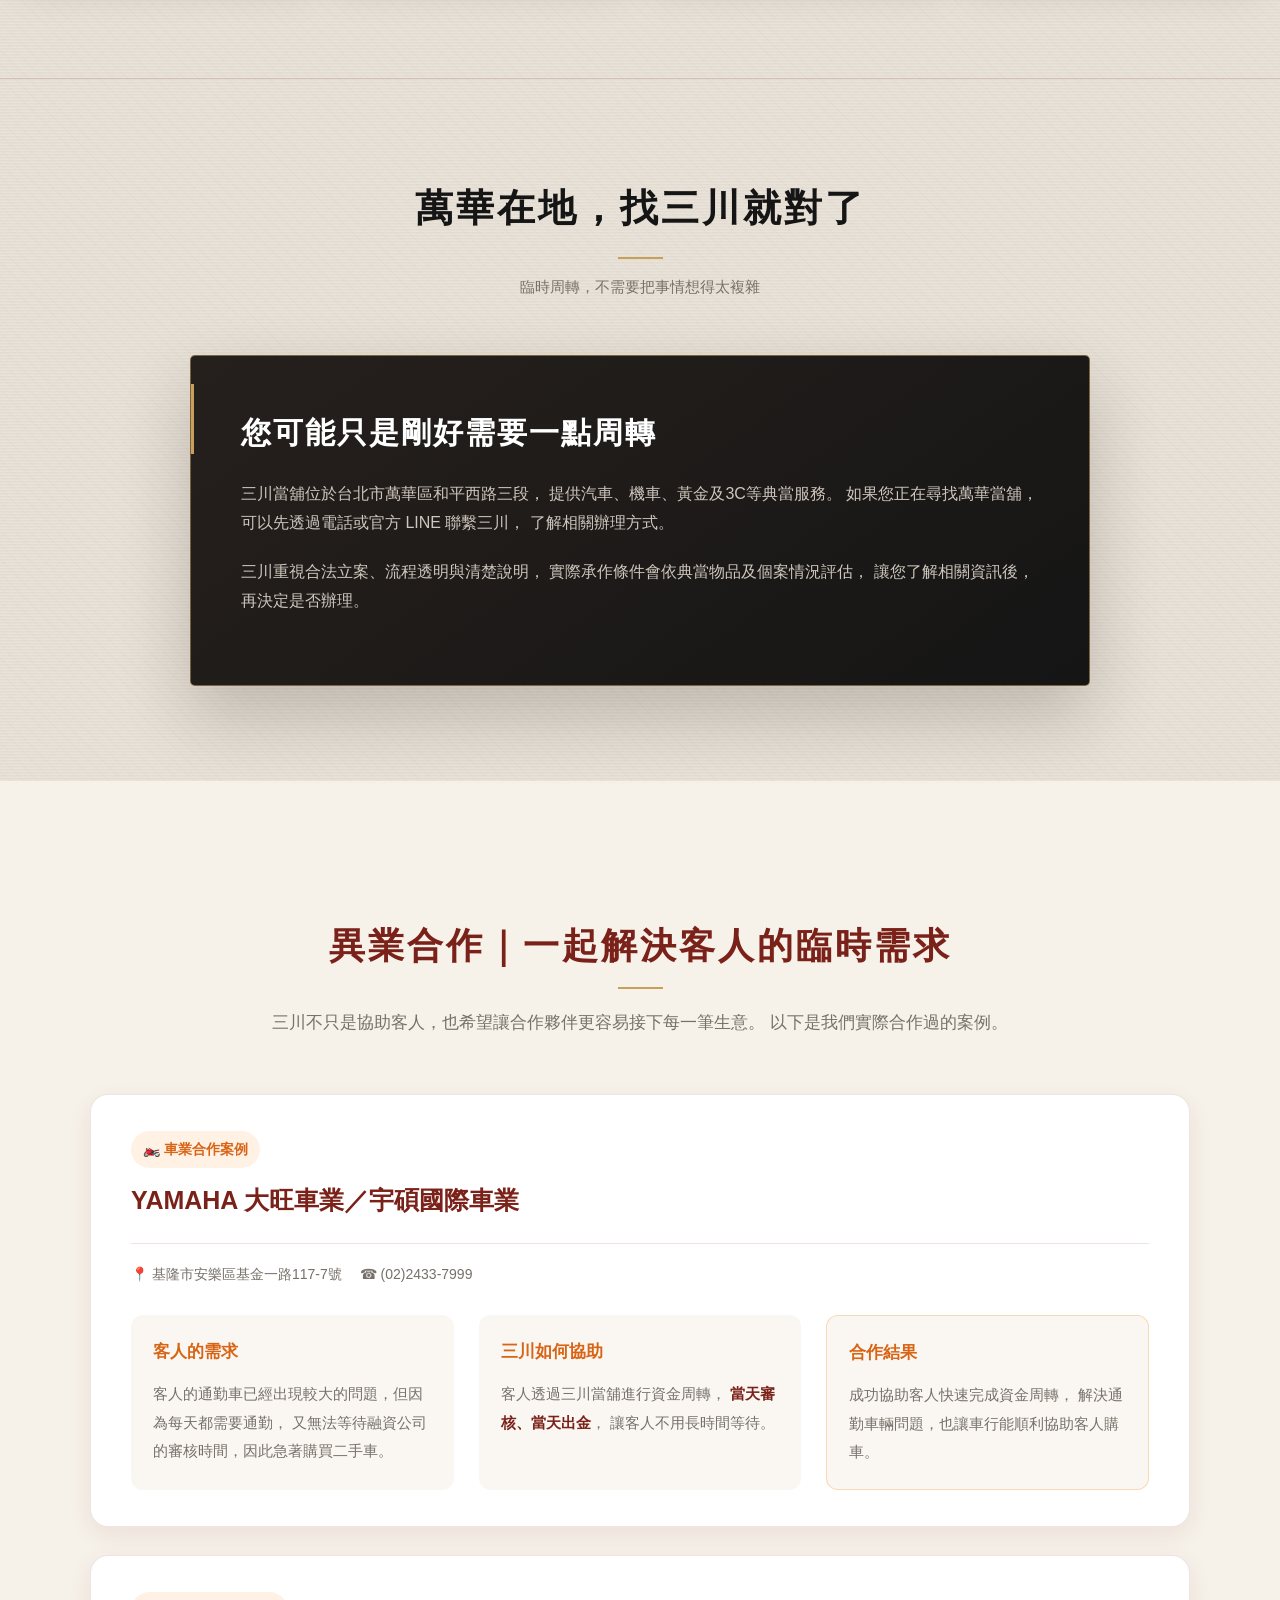
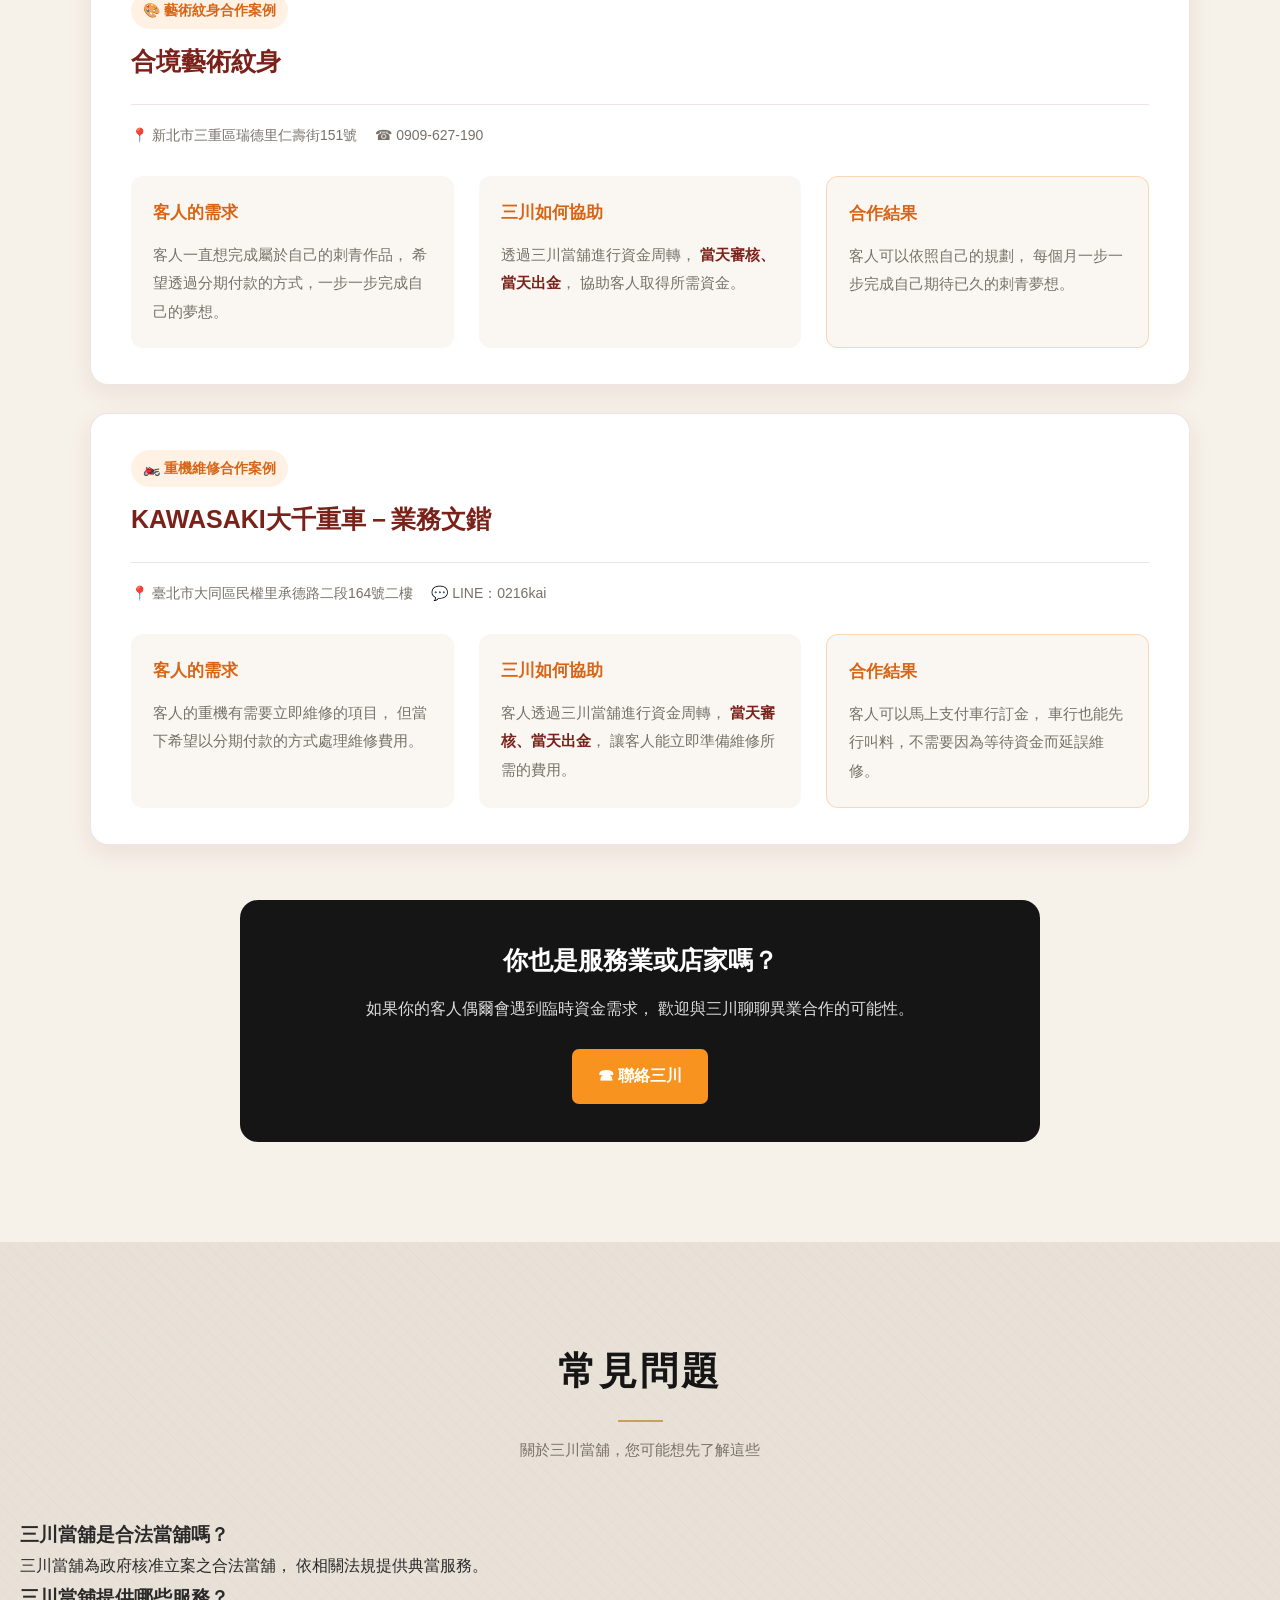
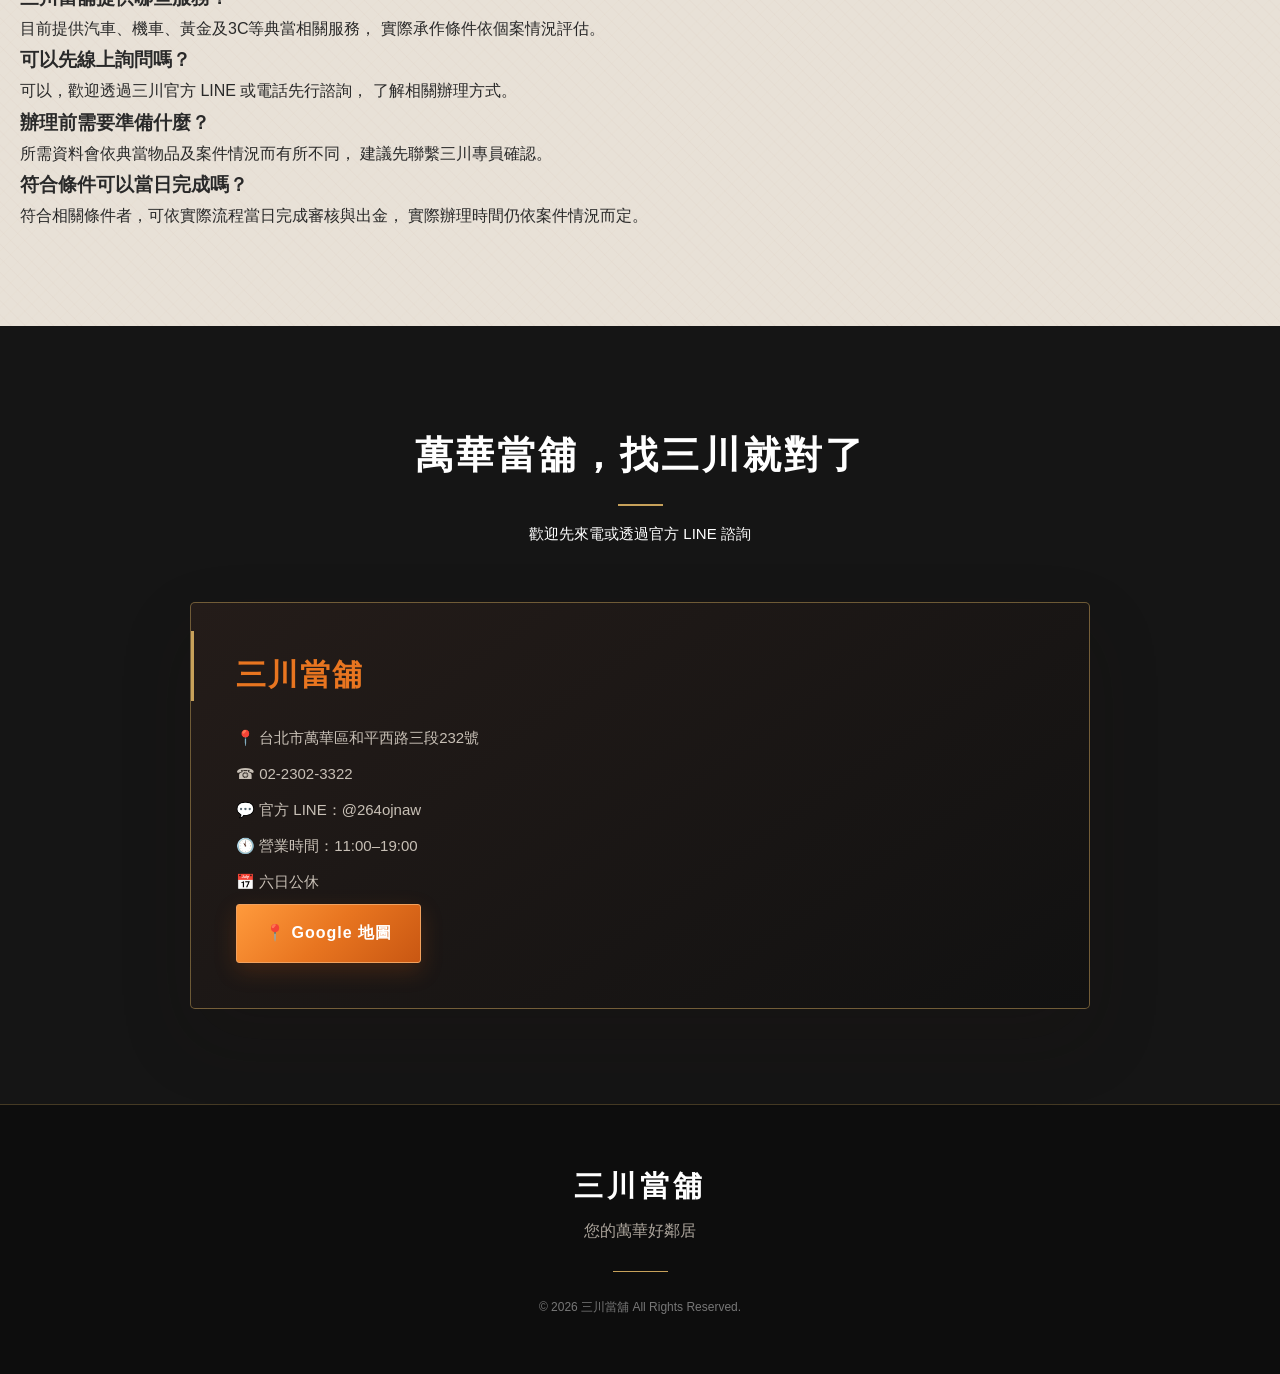
==== commit 431732f0: "Update site opening section with new layout Replaced opening content with structured text elements." ====
--- a/index.html
+++ b/index.html
@@ -54,19 +54,11 @@
 
 <body>
 
-<!-- ===== 三川網站開場動畫 ===== -->
 <div id="site-opening">
-
-    <div class="opening-content">
-
-        <img src="logo.png" class="opening-logo" alt="三川當舖">
-
-        <h1>三川當舖</h1>
-
-        <p>您的萬華好鄰居</p>
-
+    <div class="opening-text">
+        <div class="opening-title">三川當舖</div>
+        <div class="opening-subtitle">您的萬華好鄰居</div>
     </div>
-
 </div>
   
     <!-- ===== 右側浮動聯絡按鈕 ===== -->
--- a/style.css
+++ b/style.css
@@ -1468,3 +1468,161 @@
         transform: translateY(0);
     }
 }
+
+/* =================================
+   三川網站開場動畫
+================================= */
+
+#site-opening {
+    position: fixed;
+    inset: 0;
+    z-index: 99999;
+
+    display: flex;
+    align-items: center;
+    justify-content: center;
+
+    background: #17110D;
+
+    animation: openingOut 0.8s ease forwards;
+    animation-delay: 2.8s;
+}
+
+
+/* 中間內容 */
+.opening-content {
+    text-align: center;
+}
+
+
+/* Logo */
+.opening-logo {
+    width: 90px;
+    height: 90px;
+    object-fit: contain;
+
+    opacity: 0;
+
+    animation: logoShow 1s ease forwards;
+    animation-delay: 0.2s;
+}
+
+
+/* 三川當舖 */
+.opening-content h1 {
+    margin: 18px 0 8px;
+
+    font-family: "Ma Shan Zheng", serif;
+
+    font-size: 52px;
+    letter-spacing: 8px;
+
+    opacity: 0;
+    transform: translateY(15px);
+
+    animation: titleShow 1.2s ease forwards;
+    animation-delay: 0.7s;
+}
+
+
+/* 您的萬華好鄰居 */
+.opening-content p {
+    margin: 0;
+
+    font-family: "Noto Serif TC", serif;
+
+    font-size: 20px;
+    letter-spacing: 5px;
+
+    opacity: 0;
+    transform: translateY(10px);
+
+    animation: subtitleShow 1s ease forwards;
+    animation-delay: 1.5s;
+}
+
+
+/* Logo 出現 */
+@keyframes logoShow {
+
+    from {
+        opacity: 0;
+        transform: scale(0.8);
+    }
+
+    to {
+        opacity: 1;
+        transform: scale(1);
+    }
+
+}
+
+
+/* 標題出現 */
+@keyframes titleShow {
+
+    from {
+        opacity: 0;
+        transform: translateY(15px);
+    }
+
+    to {
+        opacity: 1;
+        transform: translateY(0);
+    }
+
+}
+
+
+/* 副標出現 */
+@keyframes subtitleShow {
+
+    from {
+        opacity: 0;
+        transform: translateY(10px);
+    }
+
+    to {
+        opacity: 1;
+        transform: translateY(0);
+    }
+
+}
+
+
+/* 開場畫面消失 */
+@keyframes openingOut {
+
+    from {
+        opacity: 1;
+        visibility: visible;
+    }
+
+    to {
+        opacity: 0;
+        visibility: hidden;
+        pointer-events: none;
+    }
+
+}
+
+
+/* 手機版 */
+@media (max-width: 768px) {
+
+    .opening-logo {
+        width: 70px;
+        height: 70px;
+    }
+
+    .opening-content h1 {
+        font-size: 38px;
+        letter-spacing: 5px;
+    }
+
+    .opening-content p {
+        font-size: 16px;
+        letter-spacing: 3px;
+    }
+
+}
